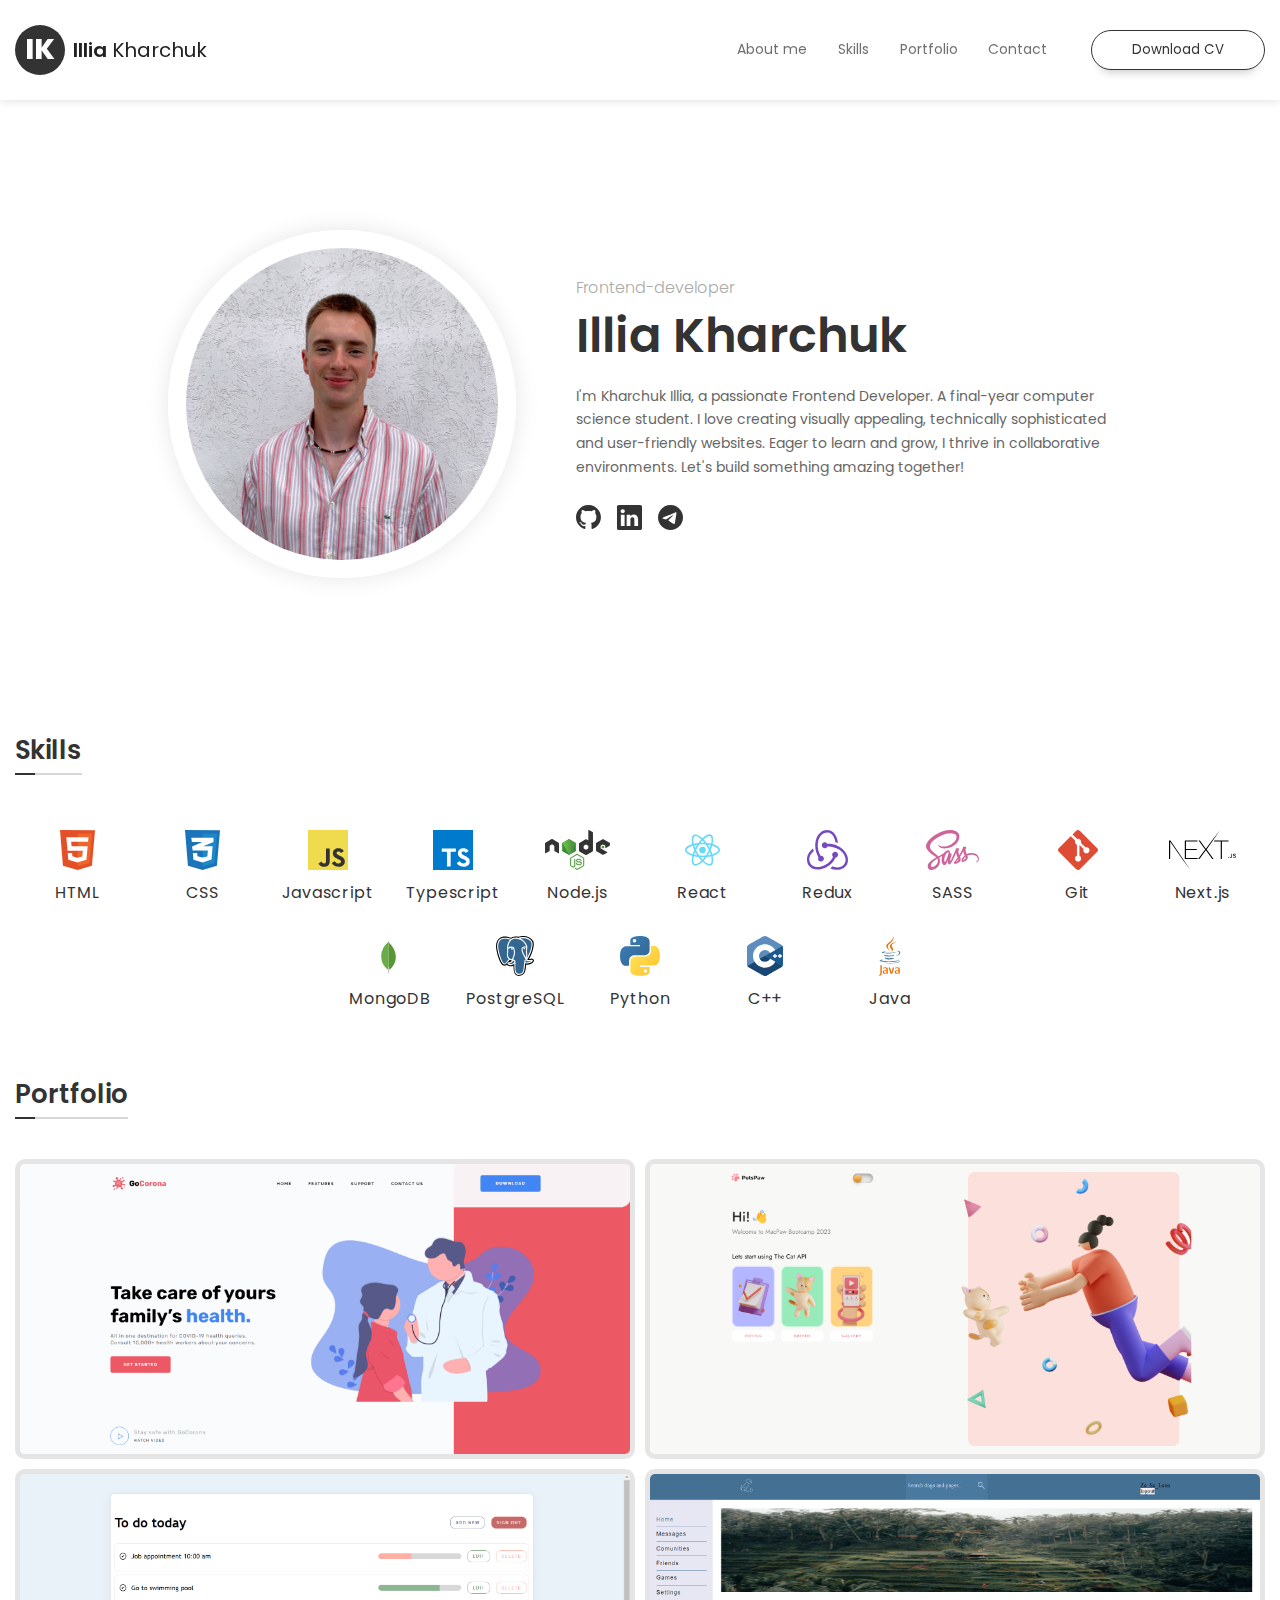
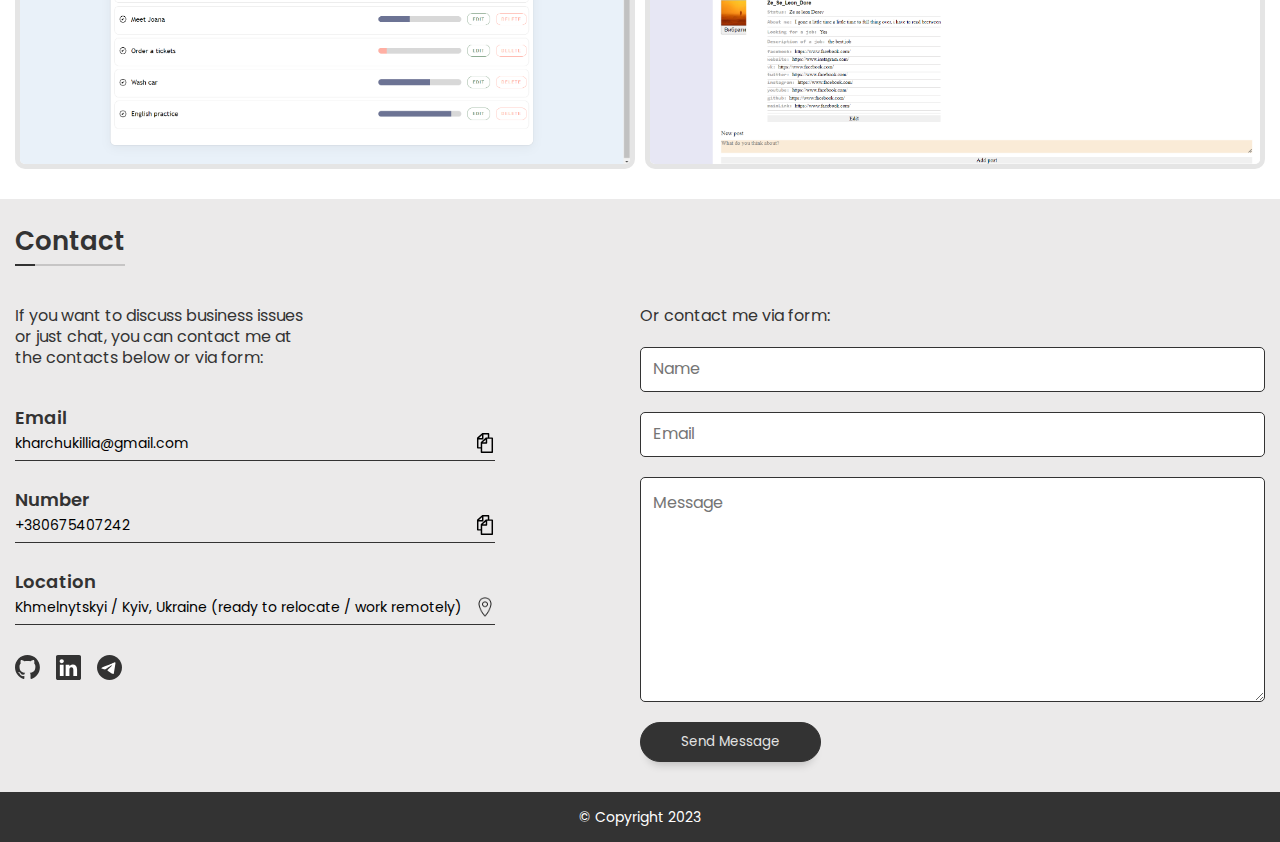
==== index.html @ 7c6c6d4c "fix: fix download of CV" ====
<!DOCTYPE html>
<html lang="en">
<head>
    <meta charset="UTF-8">
    <meta http-equiv="X-UA-Compatible" content="IE=edge">
    <meta name="viewport" content="width=device-width, initial-scale=1.0">
    <link rel="stylesheet" href="css/style.min.css">
	<link rel="apple-touch-icon" sizes="180x180" href="image/favicon/apple-touch-icon.png">
	<link rel="icon" type="image/png" sizes="32x32" href="image/favicon/favicon-32x32.png">
	<link rel="icon" type="image/png" sizes="16x16" href="image/favicon/favicon-16x16.png">
	<link rel="manifest" href="image/favicon/site.webmanifest">
    <title>Illia Kharchuk</title>
</head>
<body>
    <div class="wrapper">
        <header class="header">
			<div class="header__container">
				<a href="#" class="header__title">
					<div class="header__title-img">IK</div>
					<div class="header__title-text">
						<span class="header__title-name">Illia</span> Kharchuk
					</div>
				</a>
				<nav class="header__navbar">
					<div class="header__menu-body">
						<ul class="header__list">
							<li onclick="onHeaderLinkClick(event, 'about')" class="header__link">About me</li>
							<li onclick="onHeaderLinkClick(event, 'skills')" class="header__link">Skills</li>
							<li onclick="onHeaderLinkClick(event, 'portfolio')" class="header__link">Portfolio</li>
							<li onclick="onHeaderLinkClick(event, 'contact')" class="header__link">Contact</li>
						</ul>
					</div>
					<button onclick="downloadCV()" class="button">Download CV</button>
					<div class="header__burger" onclick="onMenuBurgerClick()">
						<div></div>
						<div></div>
						<div></div>
					</div>
				</nav>
			</div>
        </header>
        <main class="main">
			<section id="about" class="about">
				<div class="about__container">
					<div class="about__body">		
						<div class="about__img-container">
							<img src="image/me.jpg" class="about__img">	
						</div>
						
						<div class="about__text">
							<div class="about__position">Frontend-developer</div>
							<div class="about__name">Illia Kharchuk</div>
							<div class="about__description">I'm Kharchuk Illia, a passionate Frontend Developer. A final-year computer science student. I love creating visually
							appealing, technically sophisticated and user-friendly websites. Eager to learn and grow, I thrive in collaborative environments. Let's build
							something amazing together! </div>
							<div class="contact-icons">
								<a target="_blank" href="https://github.com/Dizeus"><img src="image/contact-icons/github.svg" alt="Github"></a>
								<a target="_blank" href="https://www.linkedin.com/in/illia-kharchuk-0b8a17283"><img	src="image/contact-icons/linkedin.svg" alt="Linkedin"></a>
								<a target="_blank" href="https://t.me/zeseleon"><img src="image/contact-icons/telegram.svg" alt="Telegram"></a>
							</div>
							
						</div>
					</div>
				</div>	
			</section>
			<section id="skills" class="skills">
				<div class="skills__container">
					<div class="title">Skills</div>	
					<ul class="skills__list">
						<li class="skills__item">
							<img src="image/skills-icons/html.svg" alt="HTML">
							<div class="skills__item-text">HTML</div>
						</li>
						<li class="skills__item">
							<img src="image/skills-icons/css.svg" alt="CSS">
							<div class="skills__item-text">CSS</div>
						</li>
						<li class="skills__item">
							<img src="image/skills-icons/javascript.svg" alt="Javascript">
							<div class="skills__item-text">Javascript</div>
						</li>
						<li class="skills__item">
							<img src="image/skills-icons/typescript.svg" alt="Typescript">
							<div class="skills__item-text">Typescript</div>
						</li>
						<li class="skills__item">
							<img src="image/skills-icons/nodejs.svg" alt="Node.js">
							<div class="skills__item-text">Node.js</div>
						</li>
						<li class="skills__item">
							<img src="image/skills-icons/react.svg" alt="React">
							<div class="skills__item-text">React</div>
						</li>
						<li class="skills__item">
							<img src="image/skills-icons/redux.svg" alt="Redux">
							<div class="skills__item-text">Redux</div>
						</li>
						<li class="skills__item">
							<img src="image/skills-icons/sass.svg" alt="SASS">
							<div class="skills__item-text">SASS</div>
						</li>
						<li class="skills__item">
							<img src="image/skills-icons/git.svg" alt="Git">
							<div class="skills__item-text">Git</div>
						</li>
						<li class="skills__item">
							<img src="image/skills-icons/nextjs.svg" alt="Next.js">
							<div class="skills__item-text">Next.js</div>
						</li>
						<li class="skills__item">
							<img src="image/skills-icons/mongodb.svg" alt="MongoDB">
							<div class="skills__item-text">MongoDB</div>
						</li>
						<li class="skills__item">
							<img src="image/skills-icons/postgresql.svg" alt="PostgreSQL">
							<div class="skills__item-text">PostgreSQL</div>
						</li>
						<li class="skills__item">
							<img src="image/skills-icons/python.svg" alt="Python">
							<div class="skills__item-text">Python</div>
						</li>
						<li class="skills__item">
							<img src="image/skills-icons/c++.svg" alt="C++">
							<div class="skills__item-text">C++</div>
						</li>
						<li class="skills__item">
							<img src="image/skills-icons/java.svg" alt="Java">
							<div class="skills__item-text">Java</div>
						</li>
					
					</ul>
				</div>
			</section>
			<section id="portfolio" class="portfolio">
				<div class="portfolio__container">
					<div class="title">Portfolio</div>
					<div class="portfolio__projects">
						<div class="portfolio__item portfolio__item-1">
							<img class="portfolio__item-img"  src="image/portfolio/Corona.png" alt="Goglosser project">
							<div class="portfolio__overlay">
								<div class="portfolio__overlay-title">GoCorona</div>
								<div class="portfolio__overlay-description">Lending responsive crossbrowser page</div>
								<ul class="portfolio__overlay-technologies">
									<li>sass</li>
									<li>JS</li>
									<li>HTML</li>
								</ul>
								<div class="portfolio__overlay-buttons">
									<a target="_blank" href="https://dizeus.github.io/goglosser/" class="button">View Live</a>
									<a target="_blank" href="https://github.com/Dizeus/goglosser" class="button">Github</a>
								</div>
								
								
							</div>
							
						</div>
						<div class="portfolio__item portfolio__item-2">
							<img class="portfolio__item-img" src="image/portfolio/petspaw.png" alt="project image">
							<div class="portfolio__overlay">
								<div class="portfolio__overlay-title">Petspaw</div>
								<div class="portfolio__overlay-description">Next.js React website with API</div>
								<ul class="portfolio__overlay-technologies">
									<li>React</li>
									<li>Next.js</li>
									<li>API</li>
									<li>Async js</li>
								</ul>
								<div class="portfolio__overlay-buttons">
									<a target="_blank" href="https://petspaw-pearl.vercel.app/" class="button">View Live</a>
									<a target="_blank" href="https://github.com/Dizeus/petspaw" class="button">Github</a>
								</div>
							
							
							</div>
						</div>
						<div class="portfolio__item portfolio__item-3">
							<img class="portfolio__item-img" src="image/portfolio/todolist.png" alt="to do list project">
							<div class="portfolio__overlay">
								<div class="portfolio__overlay-title">To do list</div>
								<div class="portfolio__overlay-description">Fullstack PERN project</div>
								<ul class="portfolio__overlay-technologies">
									<li>PostgreSQL</li>
									<li>ExpressJS</li>
									<li>React</li>
									<li>NodeJS</li>
								</ul>
								<div class="portfolio__overlay-buttons">
									<a target="_blank" href="https://pj-todolist-a8ea7b03d8fd.herokuapp.com/" class="button">View Live</a>
									<a target="_blank" href="https://github.com/Dizeus/to-do-list/tree/main" class="button">Github</a>
								</div>
							
							
							</div>
							
						</div>
						<div class="portfolio__item portfolio__item-4">
							<div class="portfolio__overlay">
								<div class="portfolio__overlay-title">Networker</div>
								<div class="portfolio__overlay-description">Async js Api website</div>
								<ul class="portfolio__overlay-technologies">
									<li>sass</li>
									<li>JS</li>
									<li>HTML</li>
									<li>API</li>
									<li>Async js</li>
								</ul>
								<div class="portfolio__overlay-buttons">
									<a target="_blank" href="#" class="button">View Live</a>
									<a target="_blank" href="#" class="button">Github</a>
								</div>
							</div>
							<img class="portfolio__item-img" src="image/portfolio/social-network.png" alt="">
						</div>
					</div>
				</div>
			</section>
			<section id="contact" class="contact">
				<div class="contact__container">
					<div class="title">Contact</div>
					<div class="contact__body">
						<div class="contact__data">						
								<div class="contact__talk">If you want to discuss business issues or just chat, you can contact me at the contacts below or via form:</div>

								<div class="contact__contacts">

									<div class="contact__header">
										Email
										<div class="contact__copytext">
											<input type="text" class="contact__info" value="kharchukillia@gmail.com" readonly>
											<button class="contact__copy-button" onclick='onCopyInfo(0)'><img src="image/contact-icons/copy.svg"
													alt="copy"></button>
										</div>
									</div>
									
									<div class="contact__header">
										Number
										<div class="contact__copytext">
											<input type="text" class="contact__info" value="+380675407242" readonly>
											<button class="contact__copy-button" onclick='onCopyInfo(1)'><img src="image/contact-icons/copy.svg"
													alt="copy"></button>
										</div>
									</div>
									
									<div class="contact__header">
										Location
										<div class="contact__copytext">
											<input type="text" class="contact__info" value="Khmelnytskyi / Kyiv, Ukraine (ready to relocate / work remotely)"
												readonly>
											<a target="_blank" href="https://goo.gl/maps/sFJwPD2QxmmhbKz97"><img class="contact__copy-img"
													src="image/contact-icons/location.png" alt="copy"></a>
										</div>
									</div>
									
									<div class="  contact-icons">
										<a target="_blank" href="https://github.com/Dizeus"><img src="image/contact-icons/github.svg" alt="Github"></a>
										<a target="_blank" href="https://www.linkedin.com/in/illia-kharchuk-0b8a17283"><img src="image/contact-icons/linkedin.svg" alt="Linkedin"></a>
										<a target="_blank" href="https://t.me/zeseleon"><img src="image/contact-icons/telegram.svg" alt="Telegram"></a>
									</div>
								</div>
						</div>
						<form action="https://formsubmit.co/5721c5c067fd73c95543af7337992a3f" method="POST" class="contact__form">
							<div class="contact__talk">Or contact me via form:</div>
							<input class="contact__form-input" type="text" name="name" placeholder="Name">
							<input class="contact__form-input" type="email" name="email" placeholder="Email">
							<textarea class="contact__form-input" name="message" id="message" cols="30" rows="10" placeholder="Message"></textarea>
							<button class="contact__form-button button" type="submit">Send Message</button>
						</form>
					</div>
				</div>
				
			</section>
        </main>
        <footer id="footer" class="footer">
			<div class="footer__container">
				<div class="footer__copyright">&copy Copyright 2023</div>	
			</div>
        </footer>
    </div>
    <script src="js/script.js"></script>
</body>
</html>
---- css/style.min.css ----
@import"https://fonts.googleapis.com/css2?family=Poppins:ital,wght@0,300;0,400;0,600;0,800;1,400&display=swap";*{padding:0;margin:0;border:0}*,*:before,*:after{-moz-box-sizing:border-box;-webkit-box-sizing:border-box;box-sizing:border-box}:focus,:active{outline:none}a:focus,a:active{outline:none}nav,footer,header,aside{display:block}html,body{height:100%;width:100%;font-size:100%;line-height:1;font-size:14px;-ms-text-size-adjust:100%;-moz-text-size-adjust:100%;-webkit-text-size-adjust:100%}input,button,textarea{font-family:inherit}input::-ms-clear{display:none}button{cursor:pointer}button::-moz-focus-inner{padding:0;border:0}a,a:visited{text-decoration:none;color:inherit}a:hover{text-decoration:none}ul li{list-style:none}img{vertical-align:top}h1,h2,h3,h4,h5,h6{font-size:inherit;font-weight:inherit}.wrapper{display:flex;flex-direction:column;min-height:100vh}body{font-family:"Poppins",sans-serif;color:#333;font-size:16px}html{scroll-behavior:smooth}.header{width:100%;height:100px;top:0;left:0;background:#fff;position:fixed;box-shadow:0 0 10px 0 rgba(0,0,0,.15);z-index:10}.header__container{height:100%;display:flex;justify-content:space-between;align-items:center}.header__title{display:flex;column-gap:8px;align-items:center}.header__title-img{width:50px;height:50px;border-radius:50%;background:#333;color:#fff;font-size:28px;font-weight:800;display:flex;align-items:center;justify-content:center}@media(max-width: 767.98px){.header__title-img{width:30px;height:30px;font-size:18px}}.header__title-text{color:#222;font-size:20px;line-height:2.5}@media(max-width: 767.98px){.header__title-text{font-size:16px}}@media(max-width: 375.98px){.header__title-text{display:none}}.header__title-name{font-weight:600}.header__navbar{display:flex;column-gap:3.4vw;align-items:center}@media(max-width: 768px){.header__menu-body{display:flex;position:absolute;top:0;right:-100%;min-height:100vh;width:60%;background-color:rgba(0,0,0,.9);transition:all .2s ease 0s}}.header__menu-body.active{right:0}.header__list{display:flex;column-gap:2.4vw}@media(max-width: 768px){.header__list{flex-direction:column;align-items:flex-start;padding:90px 0 0 30px;gap:0;height:100%;width:100%;overflow:auto}}.header__link{font-size:14px;line-height:3.2;text-align:center;cursor:pointer;opacity:.7}.header__link:hover{opacity:1}.header__link:hover::after{width:100%}.header__link::after{content:"";display:block;width:0;height:2px;background:#333;transition:all .3s ease 0s}@media(max-width: 767.98px){.header__link{opacity:1;color:#e3e3e3;font-size:30px;line-height:70px;text-align:left}.header__link::after{content:"";width:200px;background:#e3e3e3}}.header__link_active{opacity:1}.header__link_active::after{width:100%}.header__burger{display:none}@media(max-width: 768px){.header__burger{display:block;width:30px;height:22px;position:relative;z-index:5;cursor:pointer}.header__burger div{position:absolute;top:calc(50% - 1px);left:0;width:100%;height:2px;background-color:#333;transition:all .2s;border-radius:10%}.header__burger div:first-child{top:0}.header__burger div:last-child{top:auto;bottom:0}.header__burger.active div{background-color:#e3e3e3;transform:scale(0)}.header__burger.active div:first-child{transform:rotate(-45deg);top:calc(50% - 1px)}.header__burger.active div:last-child{transform:rotate(45deg);bottom:calc(50% - 1px)}}@media(max-width: 768px){.header{height:90px}}.about{padding:30px 0}.about__body{display:flex;flex-direction:row;align-items:center;max-width:1024px;padding:0 40px;column-gap:30px;margin:100px auto}@media(max-width: 767.98px){.about__body{text-align:center;padding:0 30px;flex-direction:column;margin:30px auto;row-gap:30px}}.about__img-container{border-radius:50%;border:18px solid #fff;overflow:hidden;-webkit-box-shadow:0 0 25px 0 rgba(0,0,0,.1);-moz-box-shadow:0 0 25px 0 rgba(0,0,0,.1);box-shadow:0 0 25px 0 rgba(0,0,0,.1);width:100%;height:100%}@media(max-width: 767.98px){.about__img-container{width:70%;height:70%;margin:0 auto}}.about__img{width:100%;height:100%;object-fit:cover}.about__text{flex:1 0 60%;display:flex;flex-direction:column;padding:0 0 0 2.4vw}@media(max-width: 767.98px){.about__text{align-items:center}}.about__position{color:#aaa;font-size:16px;font-weight:300;line-height:1.2;margin-bottom:10px}.about__name{font-size:48px;font-weight:600;line-height:1.2;margin-bottom:20px}@media(max-width: 767.98px){.about__name{font-size:36px}}.about__description{color:#666;font-size:14px;line-height:1.7;margin-bottom:25px}.skills{padding:30px 0}.skills__list{display:flex;align-items:center;justify-content:center;flex-wrap:wrap;gap:5px;margin:0 auto}.skills__item{width:120px;display:flex;flex-direction:column;align-items:center;justify-content:space-around;text-align:center;padding:15px;transition:all .1s ease 0s;border-radius:10px}.skills__item:hover{transform:scale(1.1);-webkit-box-shadow:0 0 25px 0 rgba(0,0,0,.1);-moz-box-shadow:0 0 25px 0 rgba(0,0,0,.1);box-shadow:0 0 25px 0 rgba(0,0,0,.1)}.skills__item img{height:40px}@media(max-width: 768px){.skills__item{width:90px}.skills__item img{height:30px}}.skills__item-text{padding:15px 0 0 0;font-size:16px;letter-spacing:.8px}@media(max-width: 768px){.skills__item-text{font-size:14px}}.portfolio{padding:30px 0}.portfolio__projects{display:grid;align-items:center;justify-content:center;grid-template-columns:repeat(auto-fill, minmax(500px, 1fr));gap:10px;margin:0 auto;width:100%}@media(max-width: 767.98px){.portfolio__projects{grid-template-columns:repeat(auto-fill, minmax(300px, 1fr))}}.portfolio__item{height:300px;overflow:hidden;position:relative;transition:all .3s ease 0s}.portfolio__item:hover .portfolio__overlay{display:flex}.portfolio__item-img{border:5px solid #e5e5e5;border-radius:10px;width:100%;height:100%;object-fit:cover}.portfolio__overlay{display:none;text-align:center;flex-direction:column;align-items:center;justify-content:center;row-gap:20px;position:absolute;text-align:center;top:0;left:0;width:100%;height:100%;border-radius:10px;background-color:rgba(0,0,0,.884);padding:5px;color:#e3e3e3}.portfolio__overlay-title{font-size:2rem;letter-spacing:1.5px}.portfolio__overlay-description{font-size:1rem;letter-spacing:1px}.portfolio__overlay-technologies{display:flex;flex-wrap:wrap;gap:10px 30px;text-transform:uppercase}.portfolio__overlay-technologies li{background-color:#000;padding:5px 10px;border-radius:5px}.portfolio__overlay-buttons{display:flex;column-gap:10px}.portfolio__overlay-buttons a{color:#333;display:flex;text-align:center;align-items:center}.contact{background:#ebeaea;padding:30px 0}.contact__body{display:flex;justify-content:space-between;column-gap:40px}@media(max-width: 768px){.contact__body{flex-direction:column}}.contact__data{flex:0 1 480px}.contact__contacts{padding:40px 0 0 0;height:80%;display:flex;flex-direction:column;row-gap:30px}.contact__talk{font-size:16px;max-width:300px;line-height:1.3}.contact__header{font-size:18px;font-weight:600;color:#333}.contact__copytext{display:flex;justify-content:space-between;line-height:19.2px;padding:6px 0px;border-bottom:1.5px solid #333}.contact__info{background-color:#ebeaea;font-size:14px;width:100%}.contact__copy-button{background-color:#ebeaea}.contact__copy-img{width:20px}.contact__form{display:flex;flex-direction:column;row-gap:20px;flex:0 1 50%}.contact__form-input{padding:11.5px 11.5px 11.5px 11.5px;border-radius:5px;border:1px solid #333;background:#fff}.contact__form-input::placeholder{color:#757575;font-size:16px}form>.contact__form-button{background:#333;color:#e3e3e3;align-self:flex-start}form>.contact__form-button:hover{background:#fff;color:#333}.main{flex:1 1 auto;padding:100px 0 0 0}.footer{background-color:#333;color:#fff}.footer__container{height:50px;display:flex;align-items:center;justify-content:center;font-size:14px;text-align:center}[class*=__container]{max-width:1280px;margin:0 auto;padding-right:15px;padding-left:15px}.contact-icons{display:flex;column-gap:16px}.contact-icons img{width:25px}.button{height:40px;color:#333;padding:0px 40px;border-radius:30px;border:1px solid #333;background:#fff;box-shadow:0px 10px 10px -8px rgba(0,0,0,.22);transition:all .3s ease 0s}.button:hover{background:#333;color:#fff}@media(max-width: 575.98px){.button{padding:0px 25px}}.title{color:#333;font-size:26px;font-weight:600;line-height:25.2px;margin-bottom:40px;position:relative;display:inline-block}.title::after{content:"";margin:10px 0 0 0;width:100%;opacity:.2;height:2px;display:block;background-color:#333}.title::before{content:"";width:20px;height:2px;top:35px;display:block;background-color:#333;position:absolute}@media(max-width: 767.98px){.lock{overflow:hidden}}
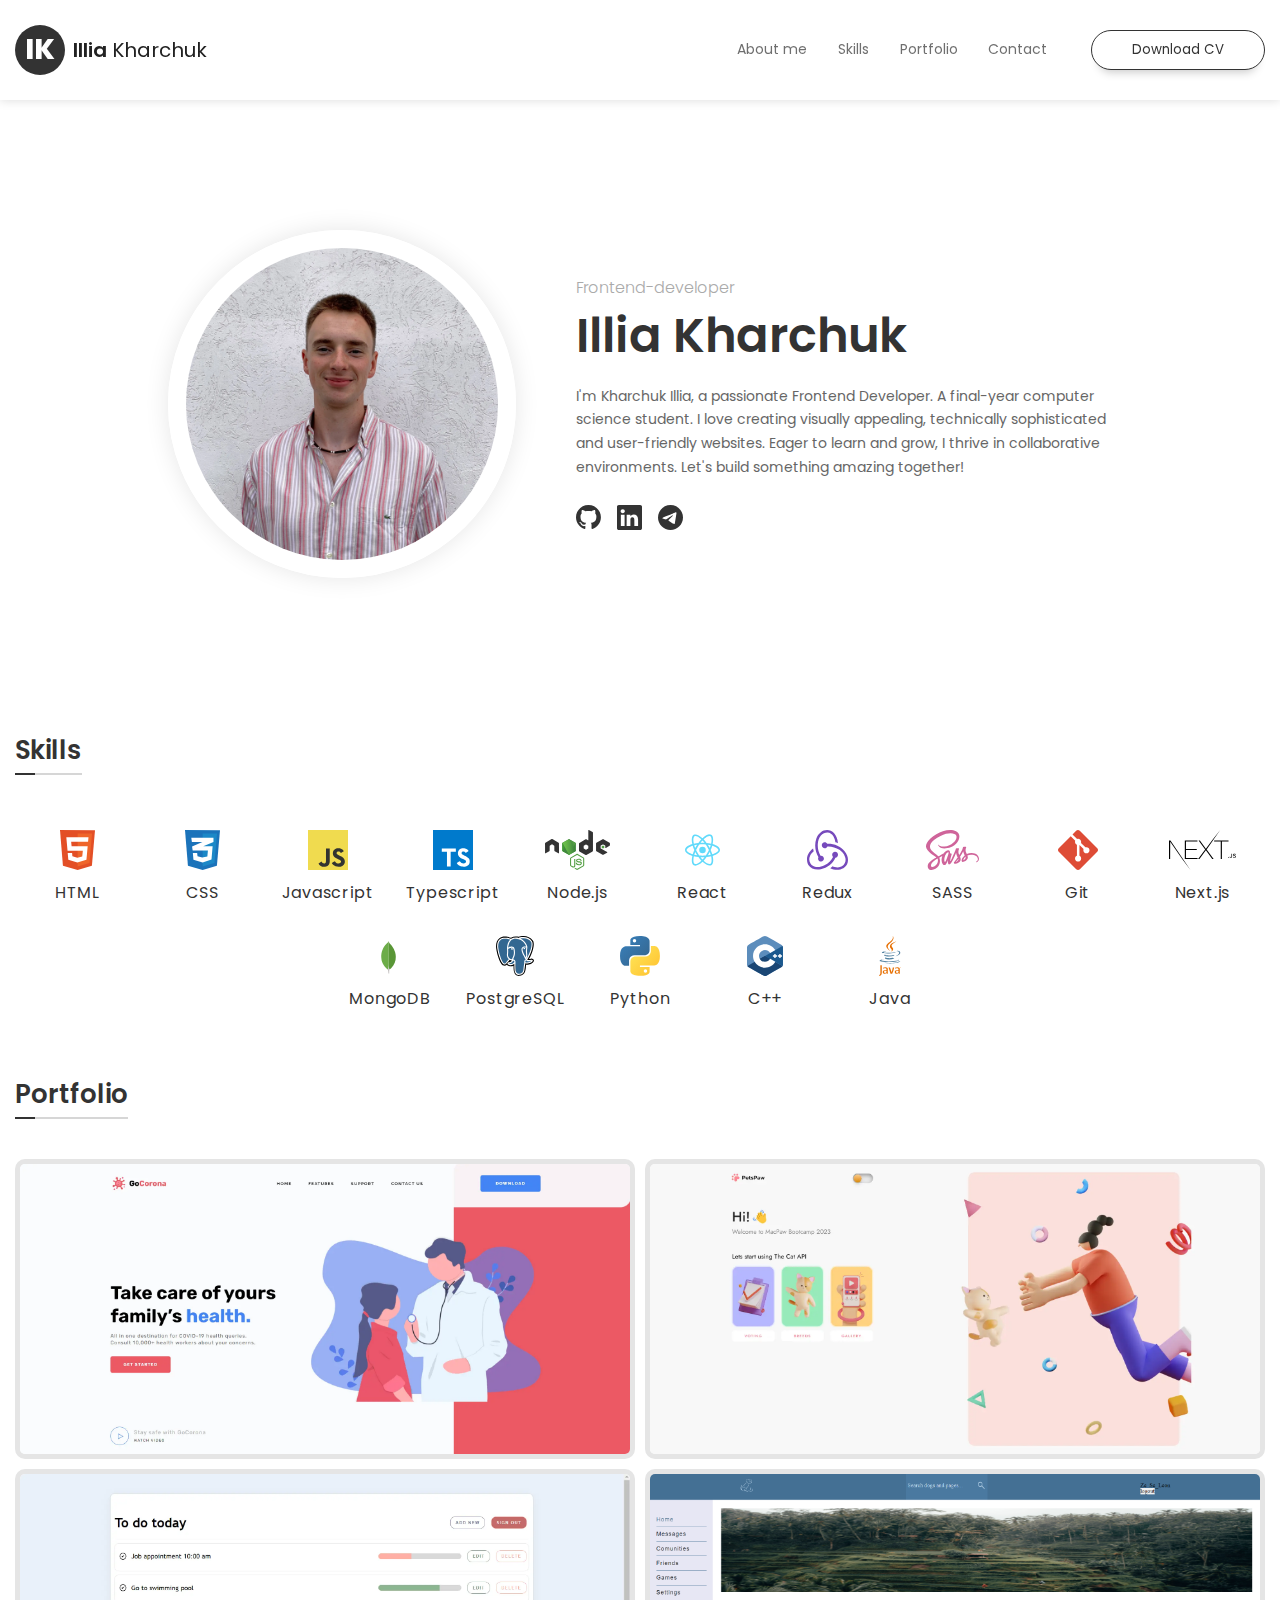
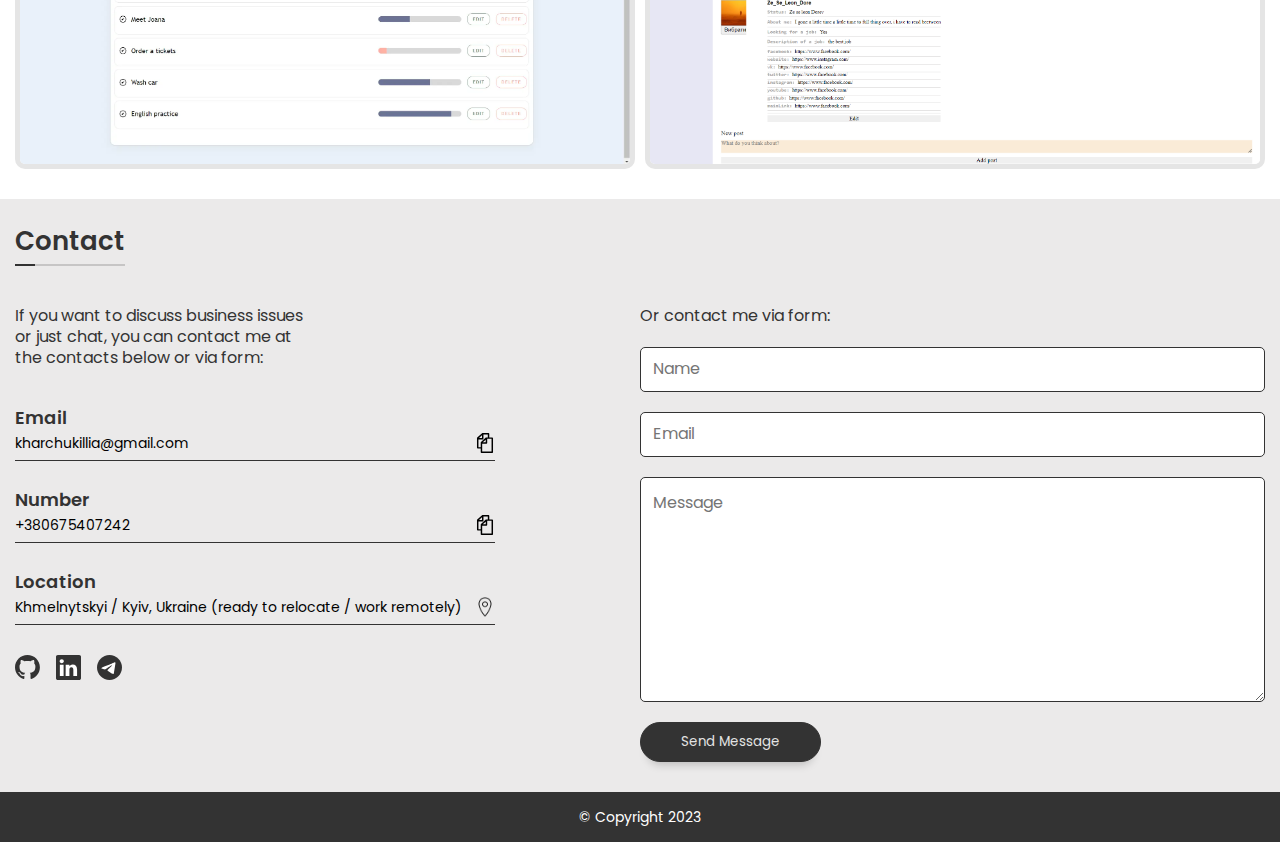
==== commit 9cb78ddc: "fix: images resolutin & form next page" ====
--- a/index.html
+++ b/index.html
@@ -44,7 +44,10 @@
 				<div class="about__container">
 					<div class="about__body">		
 						<div class="about__img-container">
-							<img src="image/me.jpg" class="about__img">	
+							<picture>
+								<source srcset="image/photo/me_med.webp" type="image/webp"/>
+								<img src="image/photo/me.jpg" class="about__img">
+							</picture>
 						</div>
 						
 						<div class="about__text">
@@ -136,7 +139,10 @@
 					<div class="title">Portfolio</div>
 					<div class="portfolio__projects">
 						<div class="portfolio__item portfolio__item-1">
-							<img class="portfolio__item-img"  src="image/portfolio/Corona.png" alt="Goglosser project">
+							<picture>
+								<source srcset="image/portfolio/Corona.webp">
+								<img class="portfolio__item-img"  src="image/portfolio/Corona.png" alt="Goglosser project">
+							</picture>
 							<div class="portfolio__overlay">
 								<div class="portfolio__overlay-title">GoCorona</div>
 								<div class="portfolio__overlay-description">Lending responsive crossbrowser page</div>
@@ -155,7 +161,10 @@
 							
 						</div>
 						<div class="portfolio__item portfolio__item-2">
-							<img class="portfolio__item-img" src="image/portfolio/petspaw.png" alt="project image">
+							<picture>
+								<source srcset="image/portfolio/petspaw.webp">
+								<img class="portfolio__item-img" src="image/portfolio/petspaw.png" alt="project image">
+							</picture>
 							<div class="portfolio__overlay">
 								<div class="portfolio__overlay-title">Petspaw</div>
 								<div class="portfolio__overlay-description">Next.js React website with API</div>
@@ -174,7 +183,10 @@
 							</div>
 						</div>
 						<div class="portfolio__item portfolio__item-3">
-							<img class="portfolio__item-img" src="image/portfolio/todolist.png" alt="to do list project">
+							<picture>
+								<source srcset="image/portfolio/todolist.webp">
+								<img class="portfolio__item-img" src="image/portfolio/todolist.png" alt="to do list project">
+							</picture>
 							<div class="portfolio__overlay">
 								<div class="portfolio__overlay-title">To do list</div>
 								<div class="portfolio__overlay-description">Fullstack PERN project</div>
@@ -196,17 +208,16 @@
 						<div class="portfolio__item portfolio__item-4">
 							<div class="portfolio__overlay">
 								<div class="portfolio__overlay-title">Networker</div>
-								<div class="portfolio__overlay-description">Async js Api website</div>
-								<ul class="portfolio__overlay-technologies">
-									<li>sass</li>
-									<li>JS</li>
-									<li>HTML</li>
-									<li>API</li>
-									<li>Async js</li>
+								<div class="portfolio__overlay-description">Social Network Fullstack MERN project</div>
+								<ul class="portfolio__overlay-technologies">
+									<li>MongoDB</li>
+									<li>ExpressJS</li>
+									<li>React</li>
+									<li>NodeJS</li>
 								</ul>
 								<div class="portfolio__overlay-buttons">
 									<a target="_blank" href="#" class="button">View Live</a>
-									<a target="_blank" href="#" class="button">Github</a>
+									<a target="_blank" href="https://github.com/Dizeus/networker" class="button">Github</a>
 								</div>
 							</div>
 							<img class="portfolio__item-img" src="image/portfolio/social-network.png" alt="">
@@ -261,6 +272,7 @@
 						<form action="https://formsubmit.co/5721c5c067fd73c95543af7337992a3f" method="POST" class="contact__form">
 							<div class="contact__talk">Or contact me via form:</div>
 							<input class="contact__form-input" type="text" name="name" placeholder="Name">
+							<input type="hidden" name="_next" value="https://dizeus.github.io/resume/">
 							<input class="contact__form-input" type="email" name="email" placeholder="Email">
 							<textarea class="contact__form-input" name="message" id="message" cols="30" rows="10" placeholder="Message"></textarea>
 							<button class="contact__form-button button" type="submit">Send Message</button>
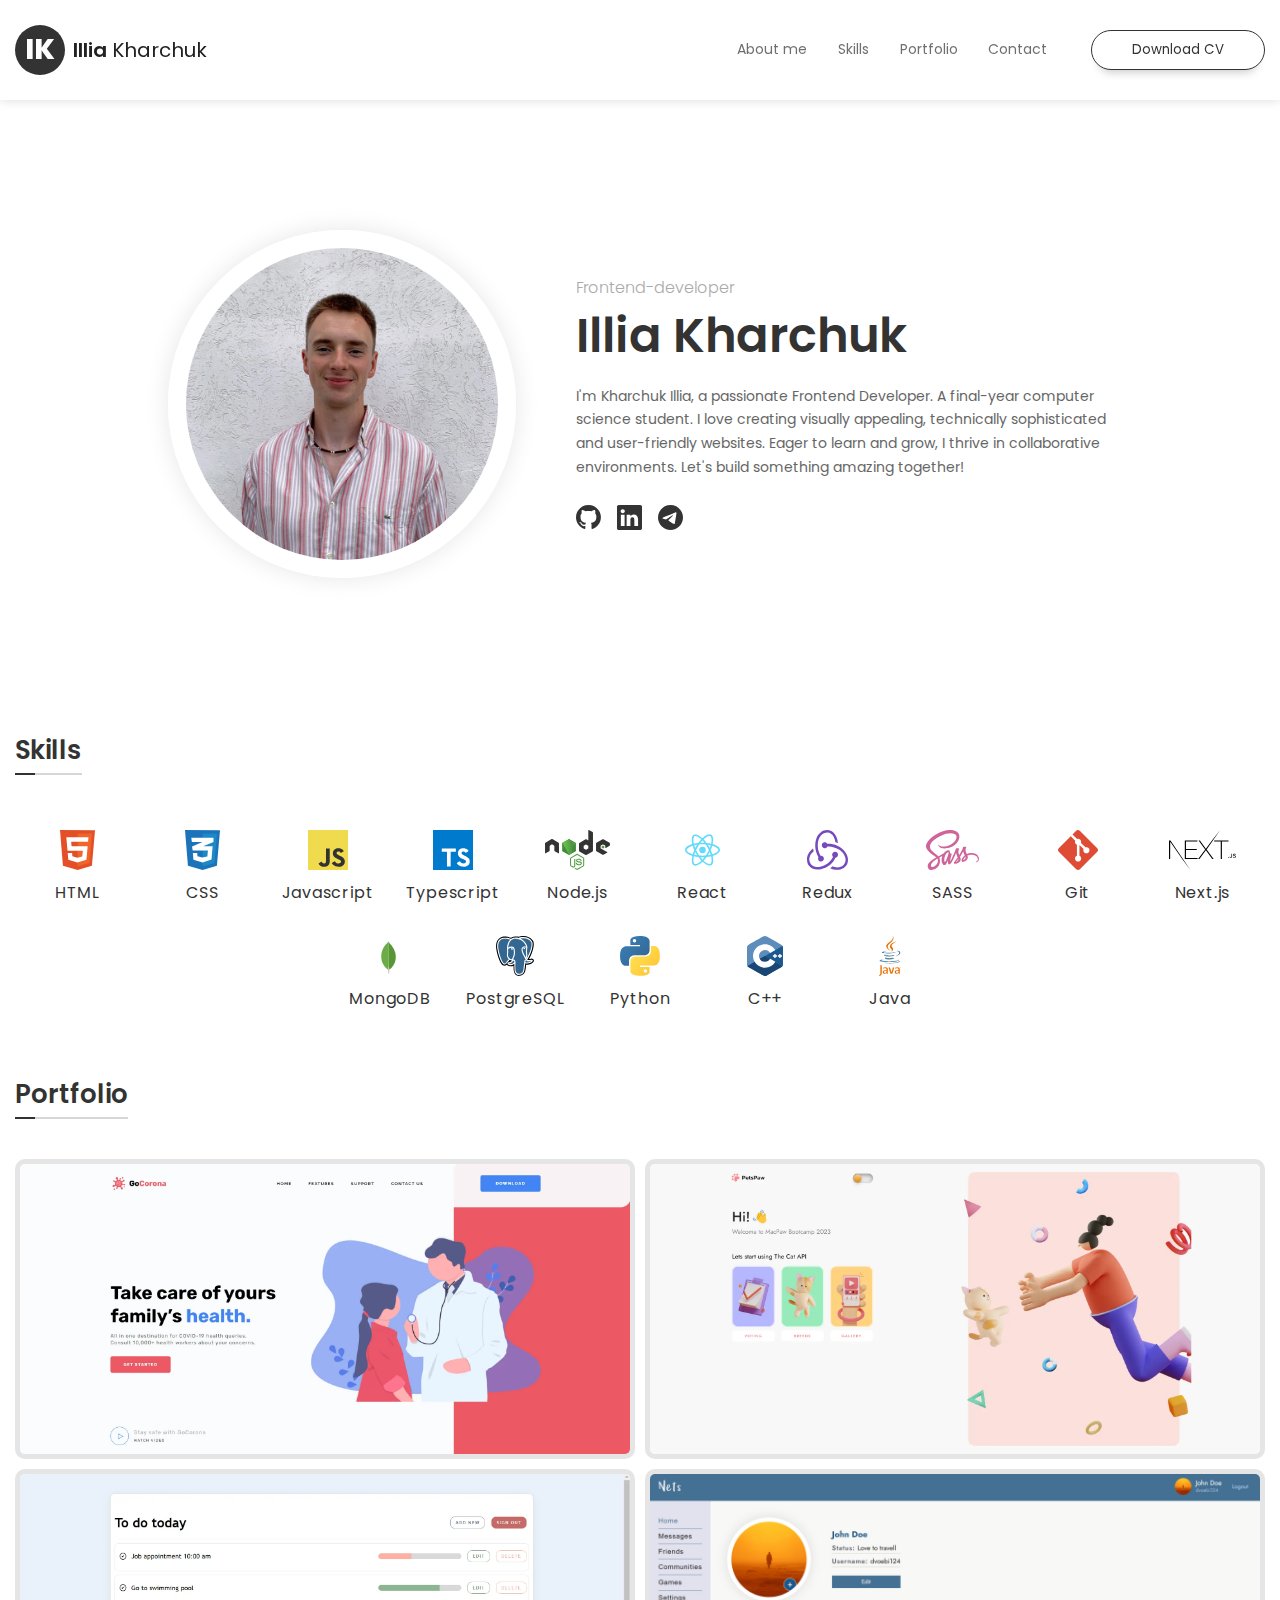
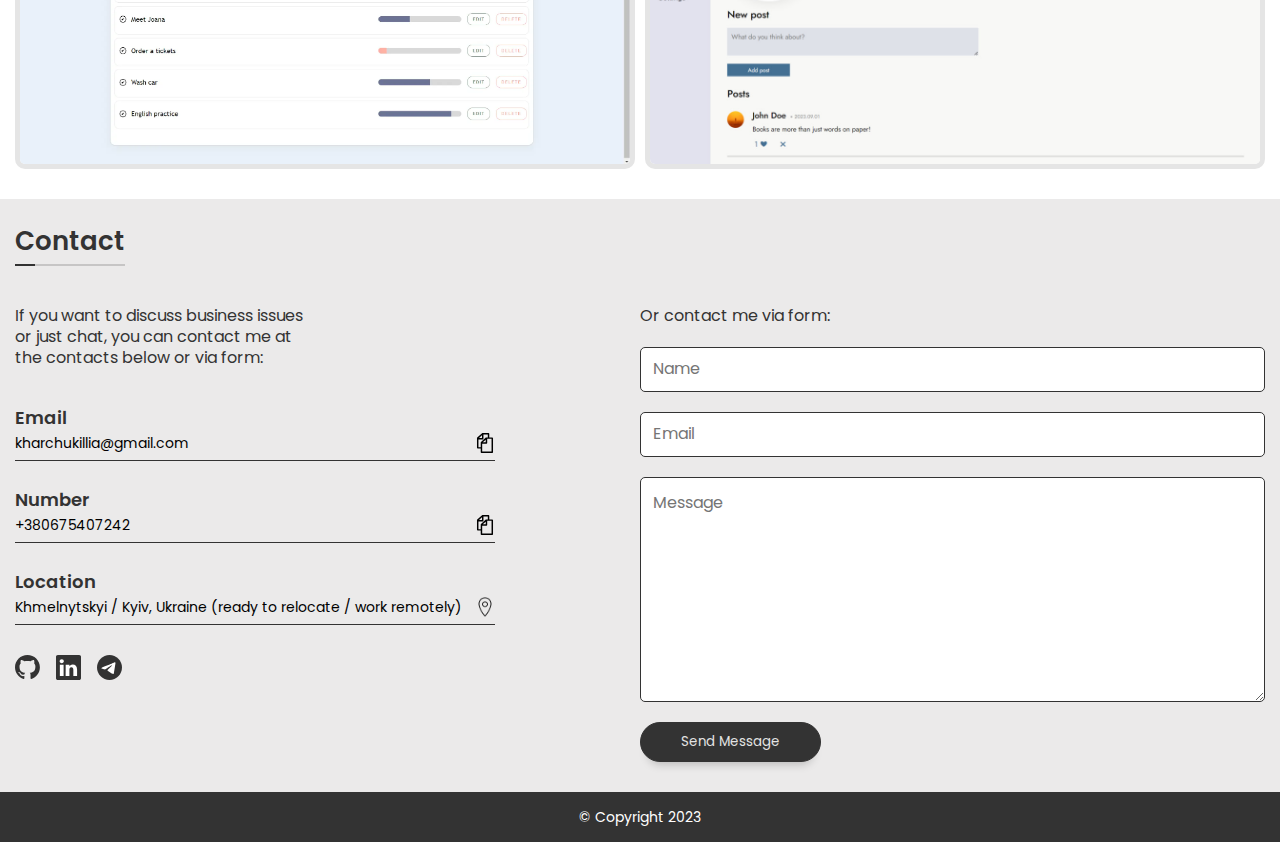
==== commit 7d79f1a0: "fix: add nets project to portfolio" ====
--- a/index.html
+++ b/index.html
@@ -216,11 +216,11 @@
 									<li>NodeJS</li>
 								</ul>
 								<div class="portfolio__overlay-buttons">
-									<a target="_blank" href="#" class="button">View Live</a>
-									<a target="_blank" href="https://github.com/Dizeus/networker" class="button">Github</a>
-								</div>
-							</div>
-							<img class="portfolio__item-img" src="image/portfolio/social-network.png" alt="">
+									<a target="_blank" href="https://nets-5f677e5c8f82.herokuapp.com/" class="button">View Live</a>
+									<a target="_blank" href="https://github.com/Dizeus/nets" class="button">Github</a>
+								</div>
+							</div>
+							<img class="portfolio__item-img" src="image/portfolio/nets.jpg" alt="nets screenshot">
 						</div>
 					</div>
 				</div>
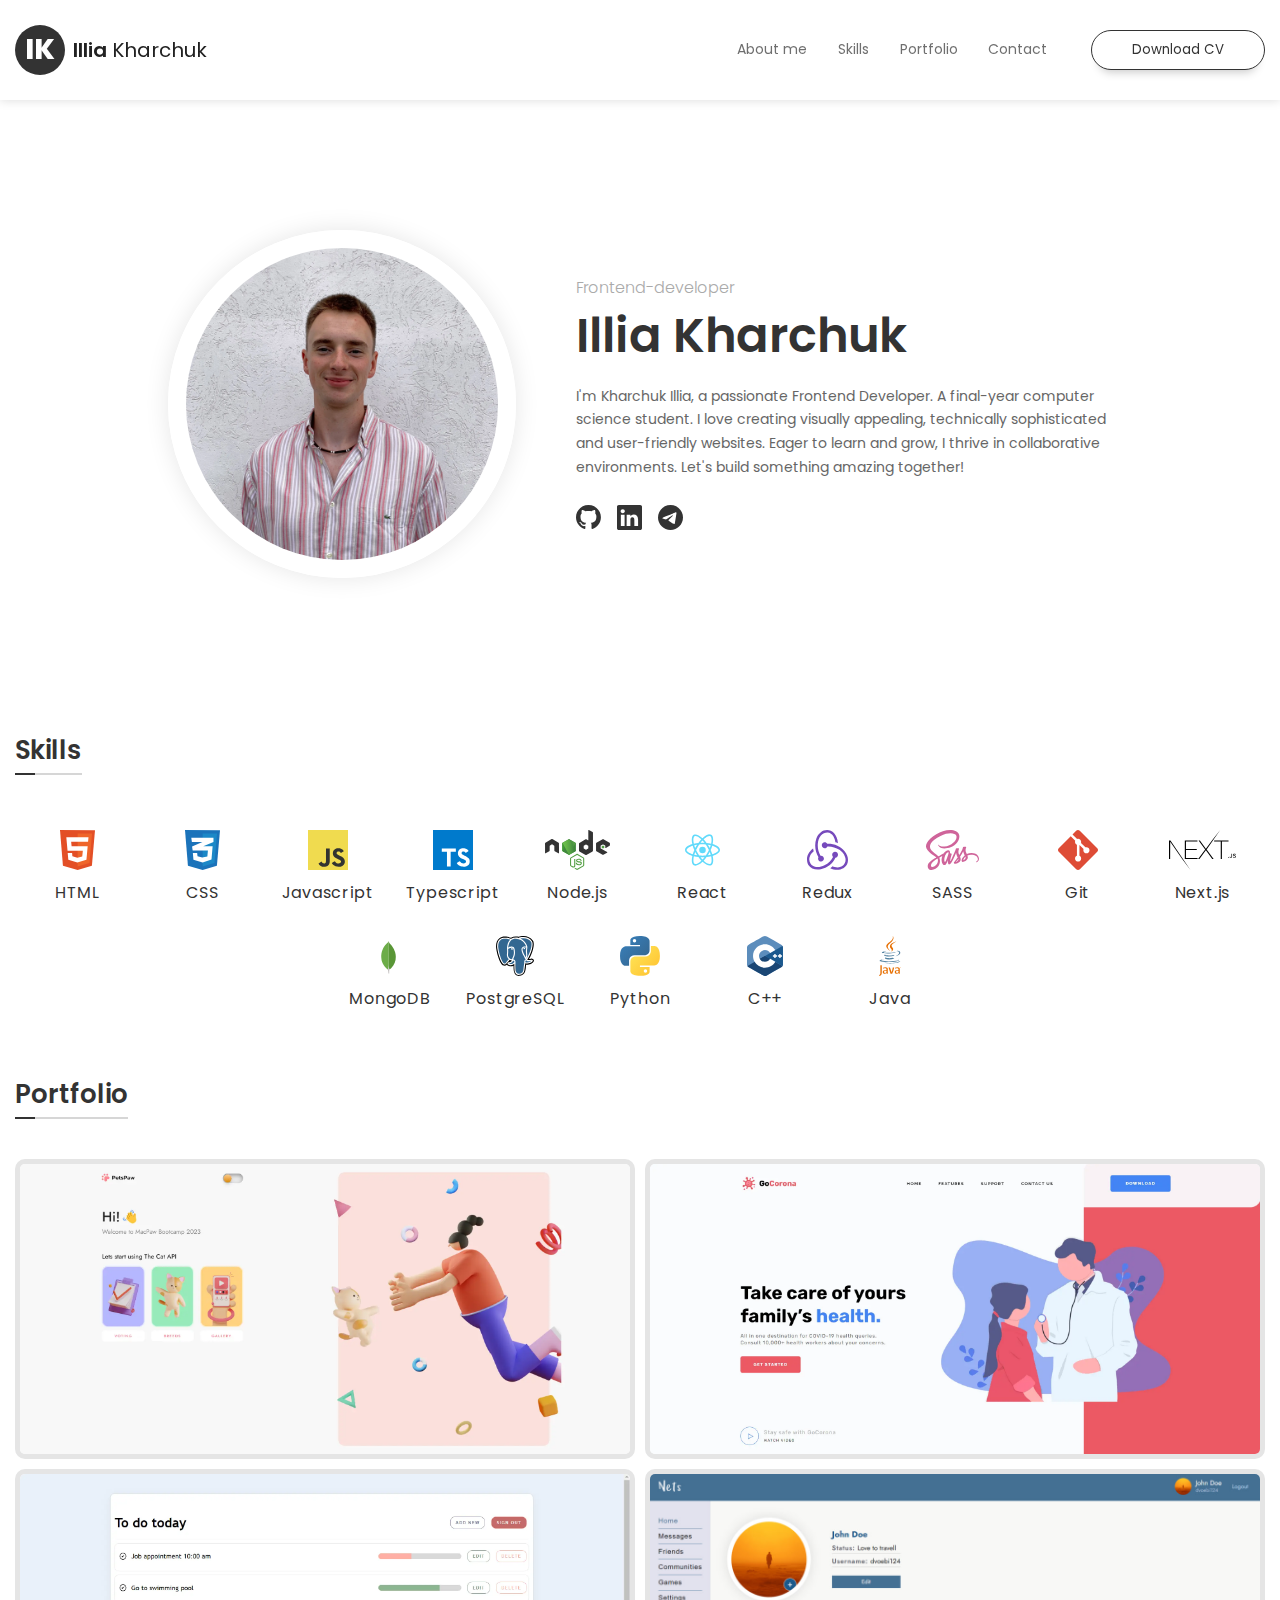
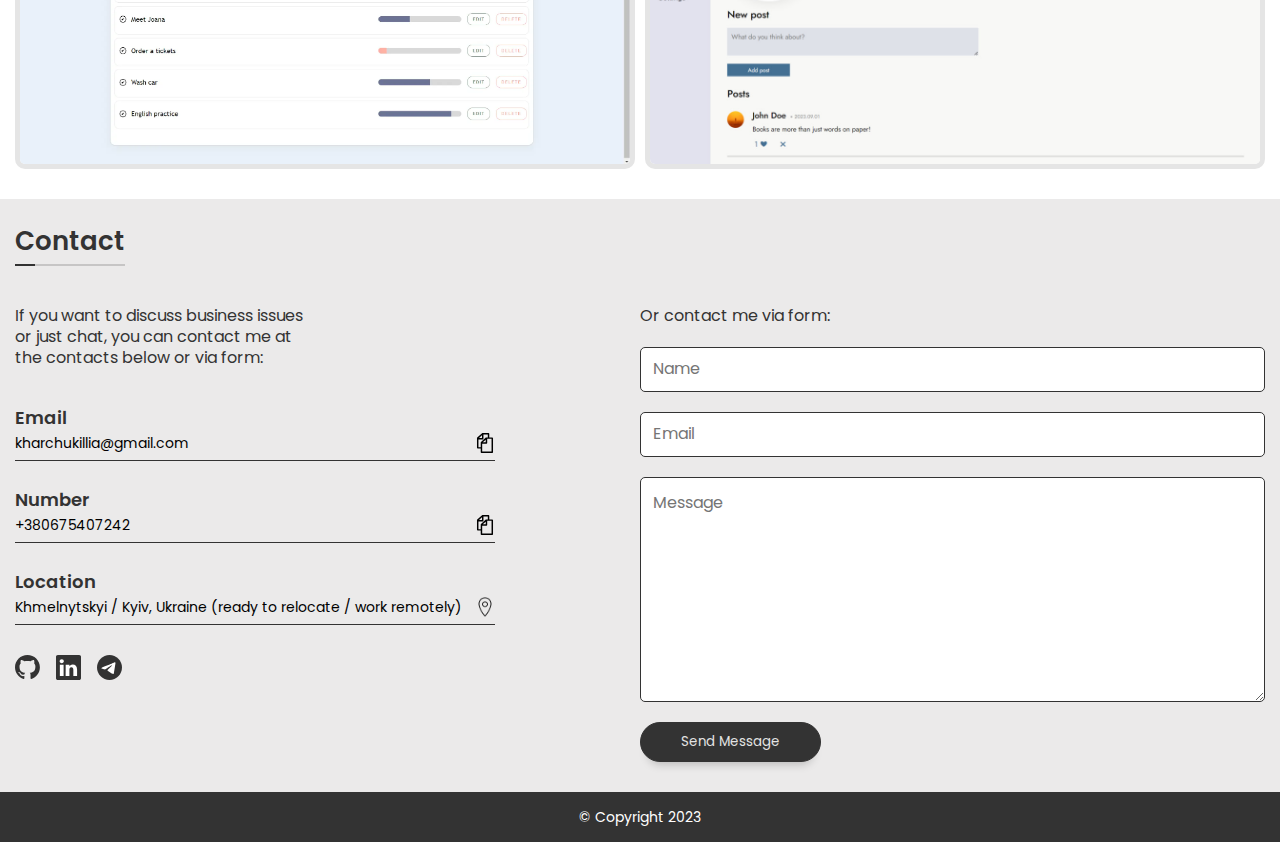
==== commit 66c82902: "fix: clean & change pet-projects order" ====
--- a/index.html
+++ b/index.html
@@ -138,29 +138,7 @@
 				<div class="portfolio__container">
 					<div class="title">Portfolio</div>
 					<div class="portfolio__projects">
-						<div class="portfolio__item portfolio__item-1">
-							<picture>
-								<source srcset="image/portfolio/Corona.webp">
-								<img class="portfolio__item-img"  src="image/portfolio/Corona.png" alt="Goglosser project">
-							</picture>
-							<div class="portfolio__overlay">
-								<div class="portfolio__overlay-title">GoCorona</div>
-								<div class="portfolio__overlay-description">Lending responsive crossbrowser page</div>
-								<ul class="portfolio__overlay-technologies">
-									<li>sass</li>
-									<li>JS</li>
-									<li>HTML</li>
-								</ul>
-								<div class="portfolio__overlay-buttons">
-									<a target="_blank" href="https://dizeus.github.io/goglosser/" class="button">View Live</a>
-									<a target="_blank" href="https://github.com/Dizeus/goglosser" class="button">Github</a>
-								</div>
-								
-								
-							</div>
-							
-						</div>
-						<div class="portfolio__item portfolio__item-2">
+						<div class="portfolio__item">
 							<picture>
 								<source srcset="image/portfolio/petspaw.webp">
 								<img class="portfolio__item-img" src="image/portfolio/petspaw.png" alt="project image">
@@ -178,11 +156,33 @@
 									<a target="_blank" href="https://petspaw-pearl.vercel.app/" class="button">View Live</a>
 									<a target="_blank" href="https://github.com/Dizeus/petspaw" class="button">Github</a>
 								</div>
-							
-							
-							</div>
-						</div>
-						<div class="portfolio__item portfolio__item-3">
+						
+						
+							</div>
+						</div>
+						<div class="portfolio__item">
+							<picture>
+								<source srcset="image/portfolio/Corona.webp">
+								<img class="portfolio__item-img"  src="image/portfolio/Corona.png" alt="Goglosser project">
+							</picture>
+							<div class="portfolio__overlay">
+								<div class="portfolio__overlay-title">GoCorona</div>
+								<div class="portfolio__overlay-description">Lending responsive crossbrowser page</div>
+								<ul class="portfolio__overlay-technologies">
+									<li>sass</li>
+									<li>JS</li>
+									<li>HTML</li>
+								</ul>
+								<div class="portfolio__overlay-buttons">
+									<a target="_blank" href="https://dizeus.github.io/goglosser/" class="button">View Live</a>
+									<a target="_blank" href="https://github.com/Dizeus/goglosser" class="button">Github</a>
+								</div>
+								
+								
+							</div>
+							
+						</div>
+						<div class="portfolio__item">
 							<picture>
 								<source srcset="image/portfolio/todolist.webp">
 								<img class="portfolio__item-img" src="image/portfolio/todolist.png" alt="to do list project">
@@ -205,7 +205,7 @@
 							</div>
 							
 						</div>
-						<div class="portfolio__item portfolio__item-4">
+						<div class="portfolio__item">
 							<div class="portfolio__overlay">
 								<div class="portfolio__overlay-title">Networker</div>
 								<div class="portfolio__overlay-description">Social Network Fullstack MERN project</div>
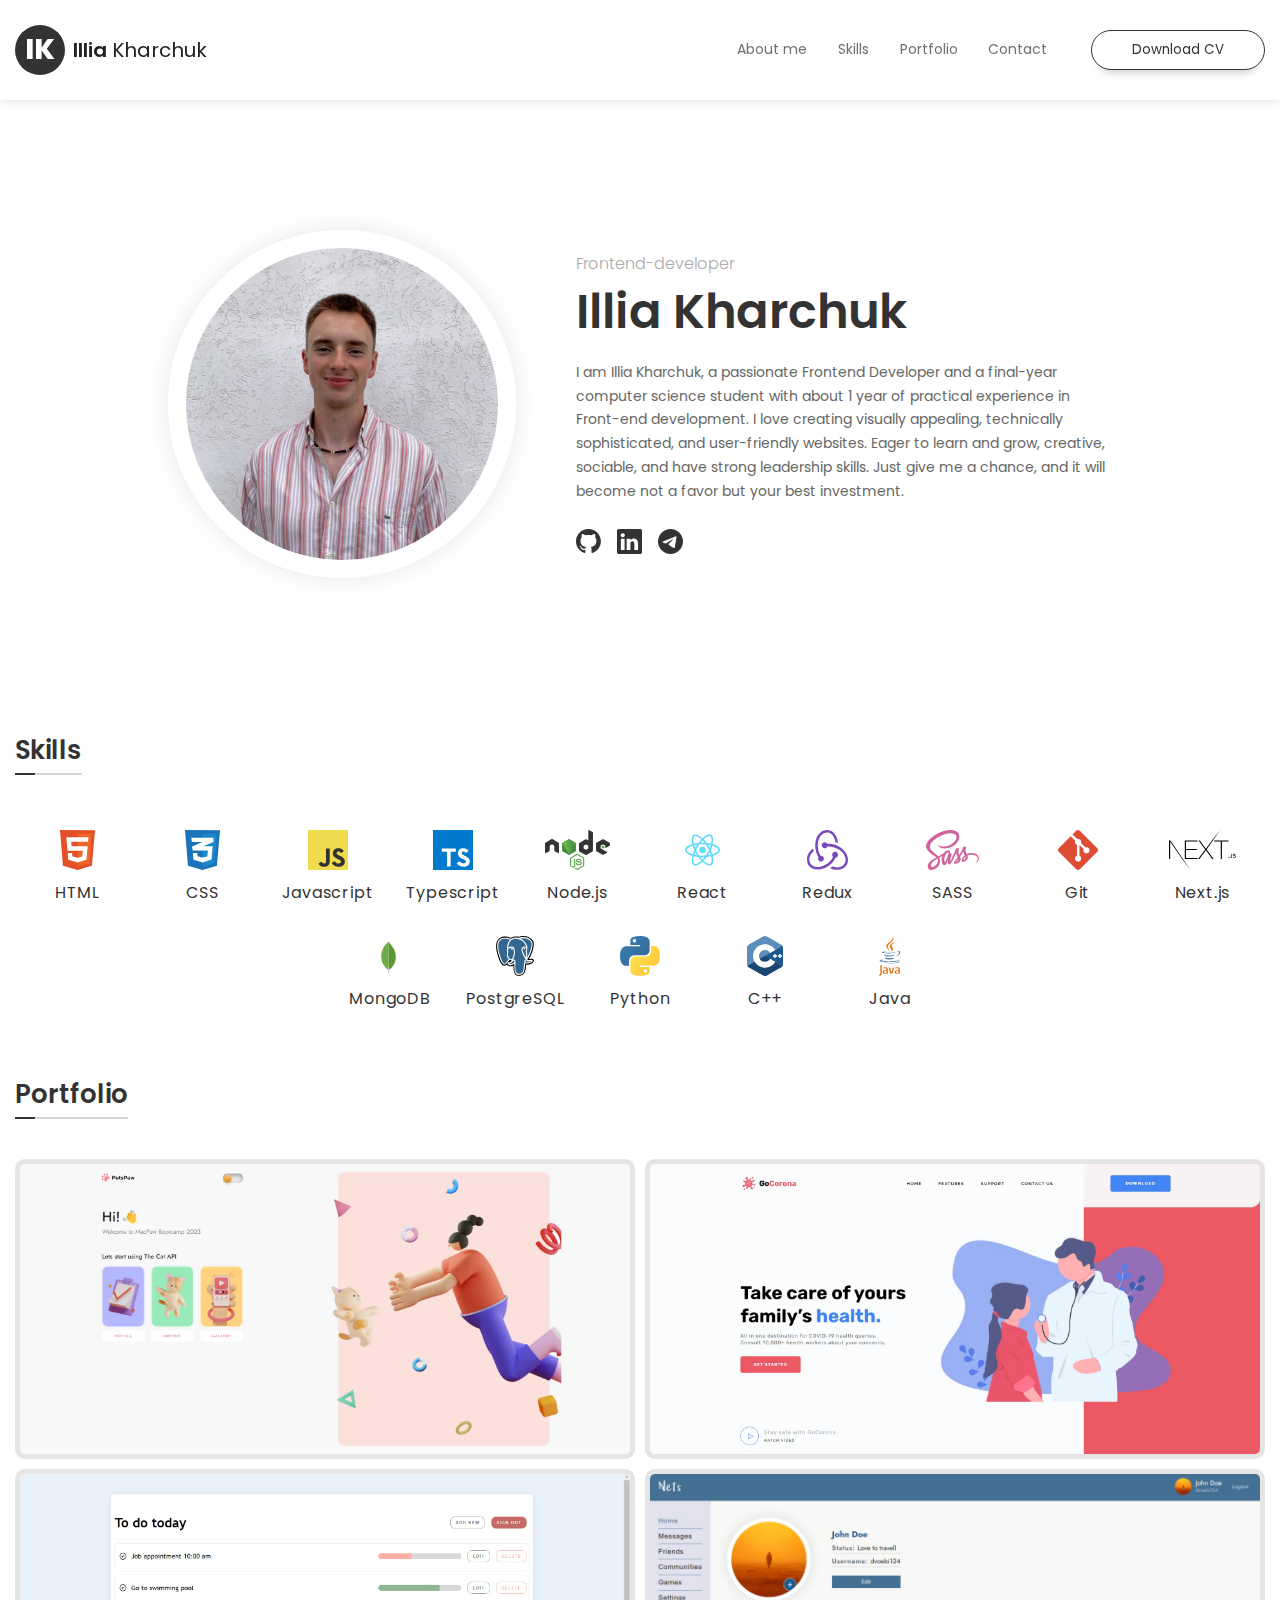
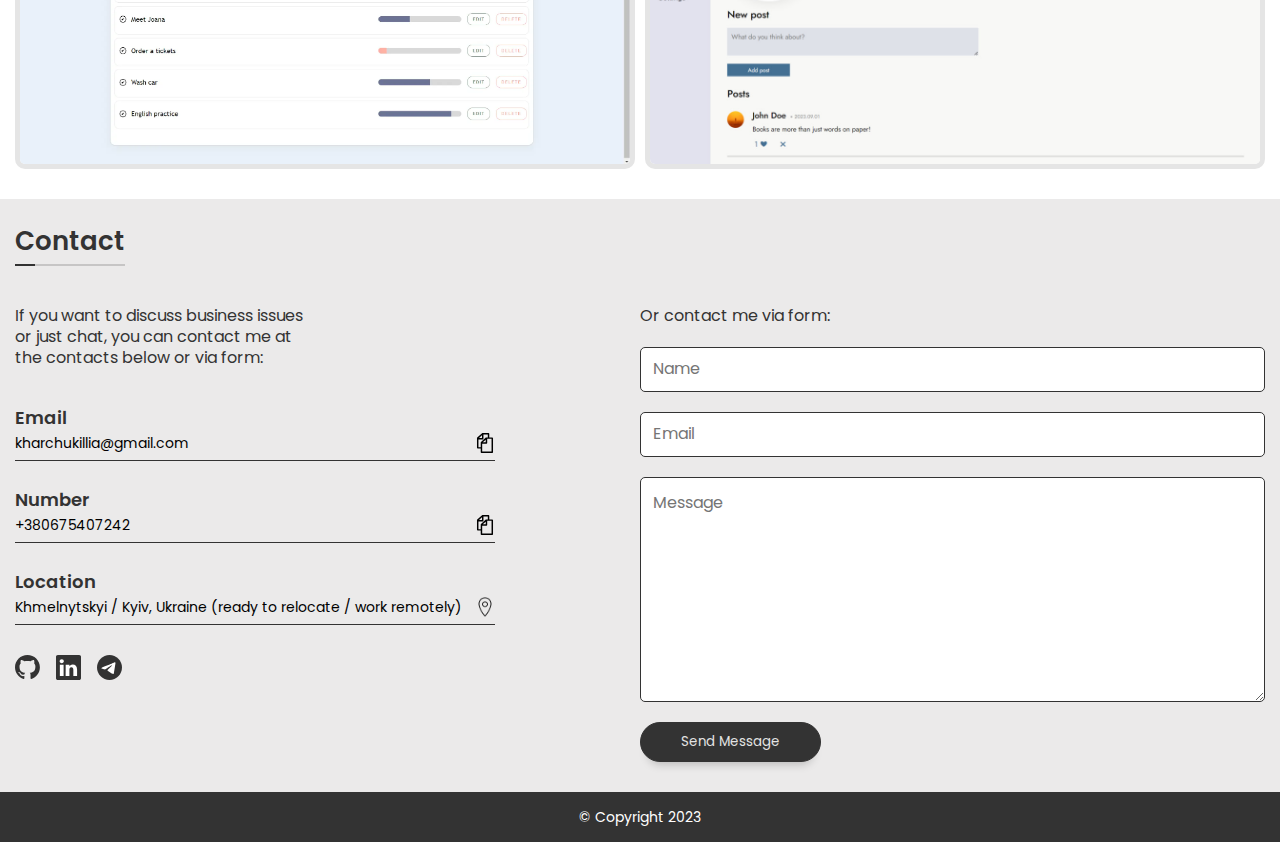
==== commit 66fdc596: "feat: new description" ====
--- a/index.html
+++ b/index.html
@@ -53,9 +53,10 @@
 						<div class="about__text">
 							<div class="about__position">Frontend-developer</div>
 							<div class="about__name">Illia Kharchuk</div>
-							<div class="about__description">I'm Kharchuk Illia, a passionate Frontend Developer. A final-year computer science student. I love creating visually
-							appealing, technically sophisticated and user-friendly websites. Eager to learn and grow, I thrive in collaborative environments. Let's build
-							something amazing together! </div>
+							<div class="about__description">I am Illia Kharchuk, a passionate Frontend Developer and a final-year computer science student with about 1 year of
+							practical experience in Front-end development. I love creating visually appealing, technically sophisticated, and
+							user-friendly websites. Eager to learn and grow, creative, sociable, and have strong leadership skills. Just give me a
+							chance, and it will become not a favor but your best investment.</div>
 							<div class="contact-icons">
 								<a target="_blank" href="https://github.com/Dizeus"><img src="image/contact-icons/github.svg" alt="Github"></a>
 								<a target="_blank" href="https://www.linkedin.com/in/illia-kharchuk-0b8a17283"><img	src="image/contact-icons/linkedin.svg" alt="Linkedin"></a>
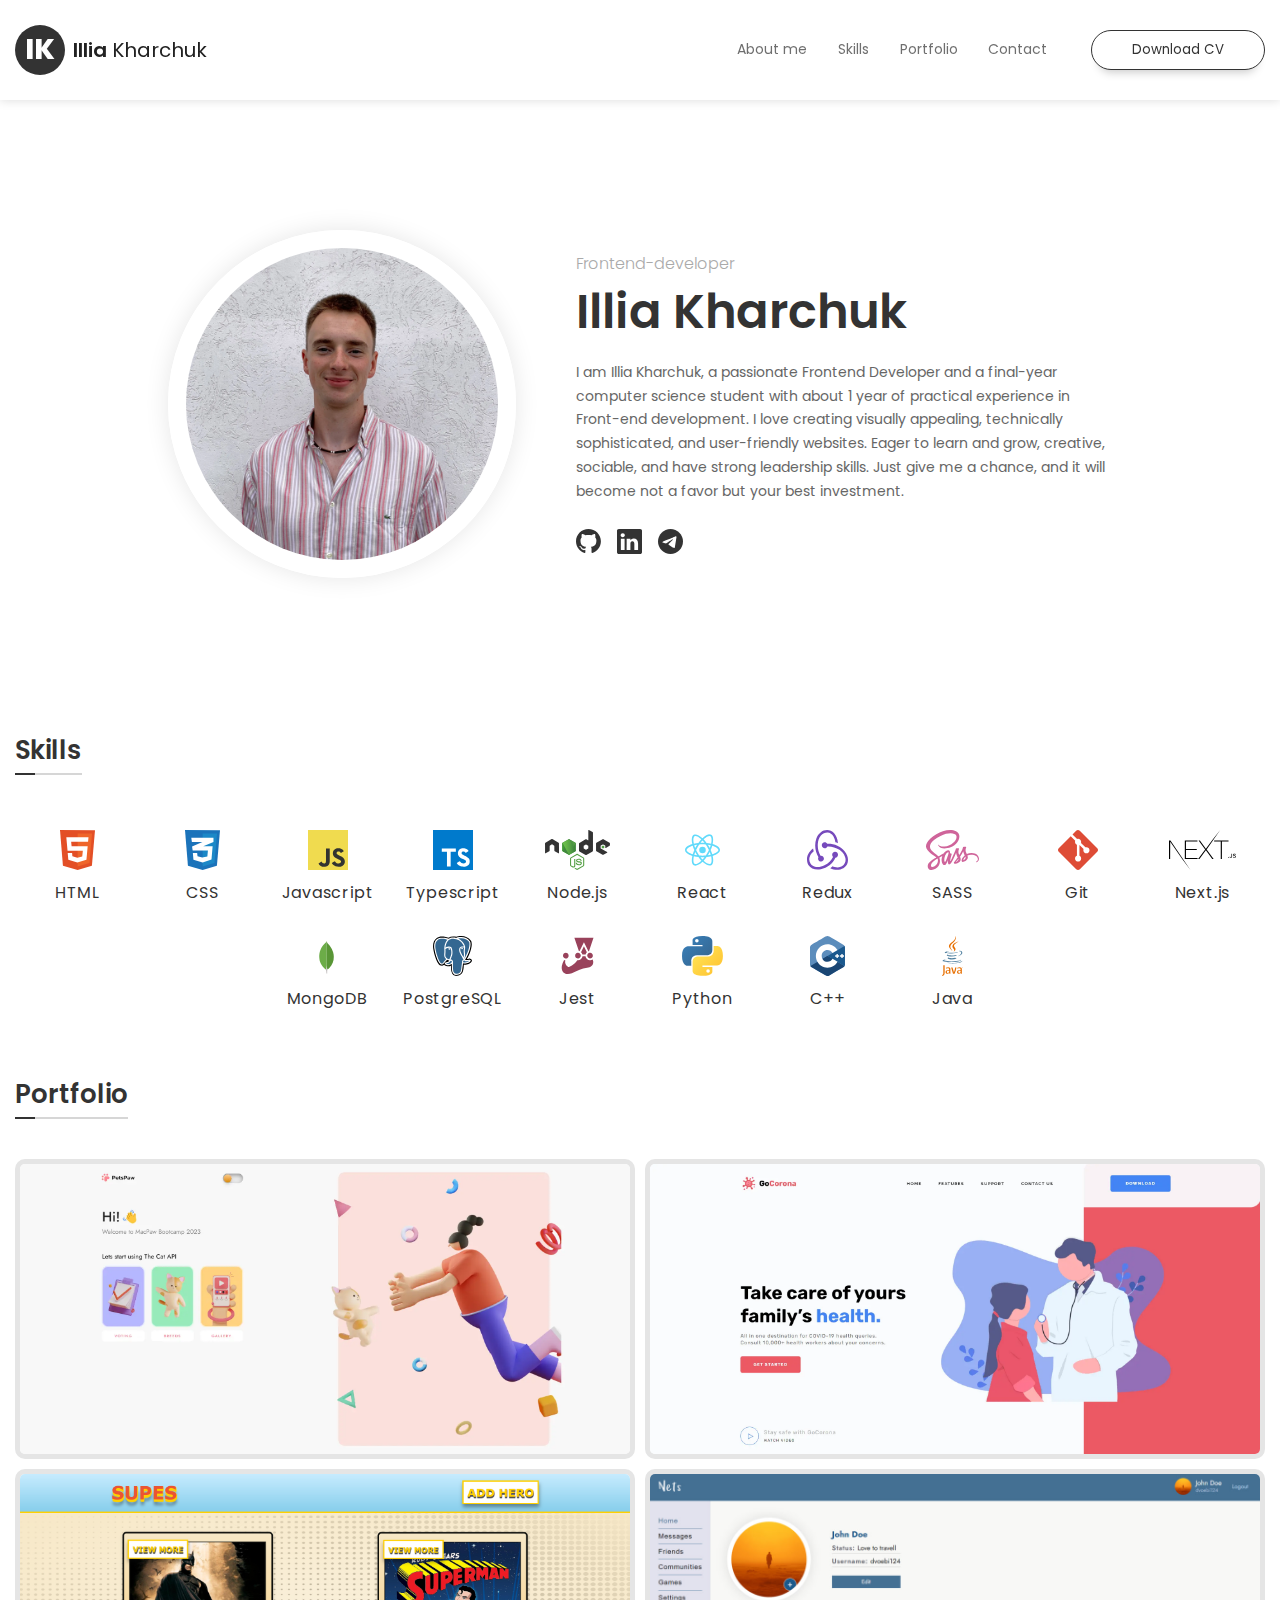
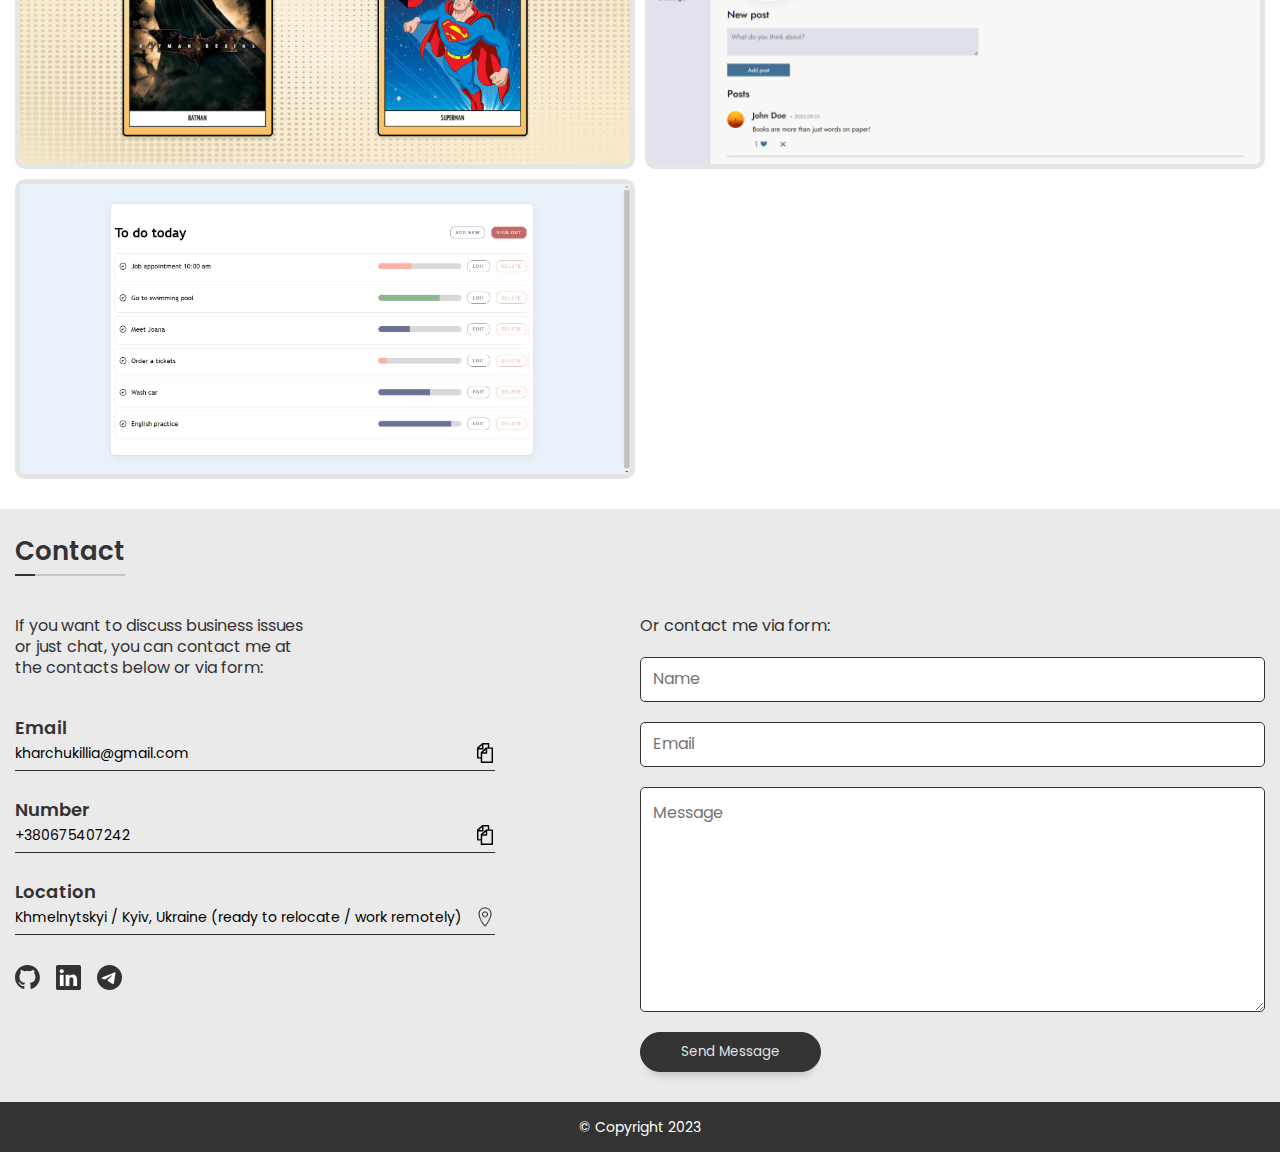
==== commit 7c312c70: "feat: add project & technologie" ====
--- a/index.html
+++ b/index.html
@@ -119,6 +119,10 @@
 							<img src="image/skills-icons/postgresql.svg" alt="PostgreSQL">
 							<div class="skills__item-text">PostgreSQL</div>
 						</li>
+						<li class="skills__item jest">
+							<img src="image/skills-icons/jest.svg" alt="Jest">
+							<div class="skills__item-text">Jest</div>
+						</li>
 						<li class="skills__item">
 							<img src="image/skills-icons/python.svg" alt="Python">
 							<div class="skills__item-text">Python</div>
@@ -150,6 +154,7 @@
 								<ul class="portfolio__overlay-technologies">
 									<li>React</li>
 									<li>Next.js</li>
+									<li>Typescript</li>
 									<li>API</li>
 									<li>Async js</li>
 								</ul>
@@ -185,21 +190,24 @@
 						</div>
 						<div class="portfolio__item">
 							<picture>
-								<source srcset="image/portfolio/todolist.webp">
-								<img class="portfolio__item-img" src="image/portfolio/todolist.png" alt="to do list project">
-							</picture>
-							<div class="portfolio__overlay">
-								<div class="portfolio__overlay-title">To do list</div>
-								<div class="portfolio__overlay-description">Fullstack PERN project</div>
+								<source srcset="image/portfolio/supes.png">
+								<img class="portfolio__item-img" src="image/portfolio/supes.png" alt="supes project">
+							</picture>
+							<div class="portfolio__overlay">
+								<div class="portfolio__overlay-title">Supes</div>
+								<div class="portfolio__overlay-description">Fullstack Superheroes project</div>
 								<ul class="portfolio__overlay-technologies">
 									<li>PostgreSQL</li>
 									<li>ExpressJS</li>
 									<li>React</li>
 									<li>NodeJS</li>
-								</ul>
-								<div class="portfolio__overlay-buttons">
-									<a target="_blank" href="https://pj-todolist-a8ea7b03d8fd.herokuapp.com/" class="button">View Live</a>
-									<a target="_blank" href="https://github.com/Dizeus/to-do-list/tree/main" class="button">Github</a>
+									<li>Redux Toolkit</li>
+									<li>Typescript</li>
+									<li>Jest</li>
+								</ul>
+								<div class="portfolio__overlay-buttons">
+									<a target="_blank" href="https://supes-d29e698dde6a.herokuapp.com/" class="button">View Live</a>
+									<a target="_blank" href="https://github.com/Dizeus/supes" class="button">Github</a>
 								</div>
 							
 							
@@ -222,6 +230,29 @@
 								</div>
 							</div>
 							<img class="portfolio__item-img" src="image/portfolio/nets.jpg" alt="nets screenshot">
+						</div>
+						<div class="portfolio__item">
+							<picture>
+								<source srcset="image/portfolio/todolist.webp">
+								<img class="portfolio__item-img" src="image/portfolio/todolist.png" alt="to do list project">
+							</picture>
+							<div class="portfolio__overlay">
+								<div class="portfolio__overlay-title">To do list</div>
+								<div class="portfolio__overlay-description">Fullstack PERN project</div>
+								<ul class="portfolio__overlay-technologies">
+									<li>PostgreSQL</li>
+									<li>ExpressJS</li>
+									<li>React</li>
+									<li>NodeJS</li>
+								</ul>
+								<div class="portfolio__overlay-buttons">
+									<a target="_blank" href="https://pj-todolist-a8ea7b03d8fd.herokuapp.com/" class="button">View Live</a>
+									<a target="_blank" href="https://github.com/Dizeus/to-do-list/tree/main" class="button">Github</a>
+								</div>
+							
+							
+							</div>
+							
 						</div>
 					</div>
 				</div>
--- a/css/style.min.css
+++ b/css/style.min.css
@@ -1 +1 @@
-@import"https://fonts.googleapis.com/css2?family=Poppins:ital,wght@0,300;0,400;0,600;0,800;1,400&display=swap";*{padding:0;margin:0;border:0}*,*:before,*:after{-moz-box-sizing:border-box;-webkit-box-sizing:border-box;box-sizing:border-box}:focus,:active{outline:none}a:focus,a:active{outline:none}nav,footer,header,aside{display:block}html,body{height:100%;width:100%;font-size:100%;line-height:1;font-size:14px;-ms-text-size-adjust:100%;-moz-text-size-adjust:100%;-webkit-text-size-adjust:100%}input,button,textarea{font-family:inherit}input::-ms-clear{display:none}button{cursor:pointer}button::-moz-focus-inner{padding:0;border:0}a,a:visited{text-decoration:none;color:inherit}a:hover{text-decoration:none}ul li{list-style:none}img{vertical-align:top}h1,h2,h3,h4,h5,h6{font-size:inherit;font-weight:inherit}.wrapper{display:flex;flex-direction:column;min-height:100vh}body{font-family:"Poppins",sans-serif;color:#333;font-size:16px}html{scroll-behavior:smooth}.header{width:100%;height:100px;top:0;left:0;background:#fff;position:fixed;box-shadow:0 0 10px 0 rgba(0,0,0,.15);z-index:10}.header__container{height:100%;display:flex;justify-content:space-between;align-items:center}.header__title{display:flex;column-gap:8px;align-items:center}.header__title-img{width:50px;height:50px;border-radius:50%;background:#333;color:#fff;font-size:28px;font-weight:800;display:flex;align-items:center;justify-content:center}@media(max-width: 767.98px){.header__title-img{width:30px;height:30px;font-size:18px}}.header__title-text{color:#222;font-size:20px;line-height:2.5}@media(max-width: 767.98px){.header__title-text{font-size:16px}}@media(max-width: 375.98px){.header__title-text{display:none}}.header__title-name{font-weight:600}.header__navbar{display:flex;column-gap:3.4vw;align-items:center}@media(max-width: 768px){.header__menu-body{display:flex;position:absolute;top:0;right:-100%;min-height:100vh;width:60%;background-color:rgba(0,0,0,.9);transition:all .2s ease 0s}}.header__menu-body.active{right:0}.header__list{display:flex;column-gap:2.4vw}@media(max-width: 768px){.header__list{flex-direction:column;align-items:flex-start;padding:90px 0 0 30px;gap:0;height:100%;width:100%;overflow:auto}}.header__link{font-size:14px;line-height:3.2;text-align:center;cursor:pointer;opacity:.7}.header__link:hover{opacity:1}.header__link:hover::after{width:100%}.header__link::after{content:"";display:block;width:0;height:2px;background:#333;transition:all .3s ease 0s}@media(max-width: 767.98px){.header__link{opacity:1;color:#e3e3e3;font-size:30px;line-height:70px;text-align:left}.header__link::after{content:"";width:200px;background:#e3e3e3}}.header__link_active{opacity:1}.header__link_active::after{width:100%}.header__burger{display:none}@media(max-width: 768px){.header__burger{display:block;width:30px;height:22px;position:relative;z-index:5;cursor:pointer}.header__burger div{position:absolute;top:calc(50% - 1px);left:0;width:100%;height:2px;background-color:#333;transition:all .2s;border-radius:10%}.header__burger div:first-child{top:0}.header__burger div:last-child{top:auto;bottom:0}.header__burger.active div{background-color:#e3e3e3;transform:scale(0)}.header__burger.active div:first-child{transform:rotate(-45deg);top:calc(50% - 1px)}.header__burger.active div:last-child{transform:rotate(45deg);bottom:calc(50% - 1px)}}@media(max-width: 768px){.header{height:90px}}.about{padding:30px 0}.about__body{display:flex;flex-direction:row;align-items:center;max-width:1024px;padding:0 40px;column-gap:30px;margin:100px auto}@media(max-width: 767.98px){.about__body{text-align:center;padding:0 30px;flex-direction:column;margin:30px auto;row-gap:30px}}.about__img-container{border-radius:50%;border:18px solid #fff;overflow:hidden;-webkit-box-shadow:0 0 25px 0 rgba(0,0,0,.1);-moz-box-shadow:0 0 25px 0 rgba(0,0,0,.1);box-shadow:0 0 25px 0 rgba(0,0,0,.1);width:100%;height:100%}@media(max-width: 767.98px){.about__img-container{width:70%;height:70%;margin:0 auto}}.about__img{width:100%;height:100%;object-fit:cover}.about__text{flex:1 0 60%;display:flex;flex-direction:column;padding:0 0 0 2.4vw}@media(max-width: 767.98px){.about__text{align-items:center}}.about__position{color:#aaa;font-size:16px;font-weight:300;line-height:1.2;margin-bottom:10px}.about__name{font-size:48px;font-weight:600;line-height:1.2;margin-bottom:20px}@media(max-width: 767.98px){.about__name{font-size:36px}}.about__description{color:#666;font-size:14px;line-height:1.7;margin-bottom:25px}.skills{padding:30px 0}.skills__list{display:flex;align-items:center;justify-content:center;flex-wrap:wrap;gap:5px;margin:0 auto}.skills__item{width:120px;display:flex;flex-direction:column;align-items:center;justify-content:space-around;text-align:center;padding:15px;transition:all .1s ease 0s;border-radius:10px}.skills__item:hover{transform:scale(1.1);-webkit-box-shadow:0 0 25px 0 rgba(0,0,0,.1);-moz-box-shadow:0 0 25px 0 rgba(0,0,0,.1);box-shadow:0 0 25px 0 rgba(0,0,0,.1)}.skills__item img{height:40px}@media(max-width: 768px){.skills__item{width:90px}.skills__item img{height:30px}}.skills__item-text{padding:15px 0 0 0;font-size:16px;letter-spacing:.8px}@media(max-width: 768px){.skills__item-text{font-size:14px}}.portfolio{padding:30px 0}.portfolio__projects{display:grid;align-items:center;justify-content:center;grid-template-columns:repeat(auto-fill, minmax(500px, 1fr));gap:10px;margin:0 auto;width:100%}@media(max-width: 767.98px){.portfolio__projects{grid-template-columns:repeat(auto-fill, minmax(300px, 1fr))}}.portfolio__item{height:300px;overflow:hidden;position:relative;transition:all .3s ease 0s}.portfolio__item:hover .portfolio__overlay{display:flex}.portfolio__item-img{border:5px solid #e5e5e5;border-radius:10px;width:100%;height:100%;object-fit:cover}.portfolio__overlay{display:none;text-align:center;flex-direction:column;align-items:center;justify-content:center;row-gap:20px;position:absolute;text-align:center;top:0;left:0;width:100%;height:100%;border-radius:10px;background-color:rgba(0,0,0,.884);padding:5px;color:#e3e3e3}.portfolio__overlay-title{font-size:2rem;letter-spacing:1.5px}.portfolio__overlay-description{font-size:1rem;letter-spacing:1px}.portfolio__overlay-technologies{display:flex;flex-wrap:wrap;gap:10px 30px;text-transform:uppercase}.portfolio__overlay-technologies li{background-color:#000;padding:5px 10px;border-radius:5px}.portfolio__overlay-buttons{display:flex;column-gap:10px}.portfolio__overlay-buttons a{color:#333;display:flex;text-align:center;align-items:center}.contact{background:#ebeaea;padding:30px 0}.contact__body{display:flex;justify-content:space-between;column-gap:40px}@media(max-width: 768px){.contact__body{flex-direction:column}}.contact__data{flex:0 1 480px}.contact__contacts{padding:40px 0 0 0;height:80%;display:flex;flex-direction:column;row-gap:30px}.contact__talk{font-size:16px;max-width:300px;line-height:1.3}.contact__header{font-size:18px;font-weight:600;color:#333}.contact__copytext{display:flex;justify-content:space-between;line-height:19.2px;padding:6px 0px;border-bottom:1.5px solid #333}.contact__info{background-color:#ebeaea;font-size:14px;width:100%}.contact__copy-button{background-color:#ebeaea}.contact__copy-img{width:20px}.contact__form{display:flex;flex-direction:column;row-gap:20px;flex:0 1 50%}.contact__form-input{padding:11.5px 11.5px 11.5px 11.5px;border-radius:5px;border:1px solid #333;background:#fff}.contact__form-input::placeholder{color:#757575;font-size:16px}form>.contact__form-button{background:#333;color:#e3e3e3;align-self:flex-start}form>.contact__form-button:hover{background:#fff;color:#333}.main{flex:1 1 auto;padding:100px 0 0 0}.footer{background-color:#333;color:#fff}.footer__container{height:50px;display:flex;align-items:center;justify-content:center;font-size:14px;text-align:center}[class*=__container]{max-width:1280px;margin:0 auto;padding-right:15px;padding-left:15px}.contact-icons{display:flex;column-gap:16px}.contact-icons img{width:25px}.button{height:40px;color:#333;padding:0px 40px;border-radius:30px;border:1px solid #333;background:#fff;box-shadow:0px 10px 10px -8px rgba(0,0,0,.22);transition:all .3s ease 0s}.button:hover{background:#333;color:#fff}@media(max-width: 575.98px){.button{padding:0px 25px}}.title{color:#333;font-size:26px;font-weight:600;line-height:25.2px;margin-bottom:40px;position:relative;display:inline-block}.title::after{content:"";margin:10px 0 0 0;width:100%;opacity:.2;height:2px;display:block;background-color:#333}.title::before{content:"";width:20px;height:2px;top:35px;display:block;background-color:#333;position:absolute}@media(max-width: 767.98px){.lock{overflow:hidden}}+@import"https://fonts.googleapis.com/css2?family=Poppins:ital,wght@0,300;0,400;0,600;0,800;1,400&display=swap";*{padding:0;margin:0;border:0}*,*:before,*:after{-moz-box-sizing:border-box;-webkit-box-sizing:border-box;box-sizing:border-box}:focus,:active{outline:none}a:focus,a:active{outline:none}nav,footer,header,aside{display:block}html,body{height:100%;width:100%;font-size:100%;line-height:1;font-size:14px;-ms-text-size-adjust:100%;-moz-text-size-adjust:100%;-webkit-text-size-adjust:100%}input,button,textarea{font-family:inherit}input::-ms-clear{display:none}button{cursor:pointer}button::-moz-focus-inner{padding:0;border:0}a,a:visited{text-decoration:none;color:inherit}a:hover{text-decoration:none}ul li{list-style:none}img{vertical-align:top}h1,h2,h3,h4,h5,h6{font-size:inherit;font-weight:inherit}.wrapper{display:flex;flex-direction:column;min-height:100vh}body{font-family:"Poppins",sans-serif;color:#333;font-size:16px}html{scroll-behavior:smooth}.header{width:100%;height:100px;top:0;left:0;background:#fff;position:fixed;box-shadow:0 0 10px 0 rgba(0,0,0,.15);z-index:10}.header__container{height:100%;display:flex;justify-content:space-between;align-items:center}.header__title{display:flex;column-gap:8px;align-items:center}.header__title-img{width:50px;height:50px;border-radius:50%;background:#333;color:#fff;font-size:28px;font-weight:800;display:flex;align-items:center;justify-content:center}@media(max-width: 767.98px){.header__title-img{width:30px;height:30px;font-size:18px}}.header__title-text{color:#222;font-size:20px;line-height:2.5}@media(max-width: 767.98px){.header__title-text{font-size:16px}}@media(max-width: 375.98px){.header__title-text{display:none}}.header__title-name{font-weight:600}.header__navbar{display:flex;column-gap:3.4vw;align-items:center}@media(max-width: 768px){.header__menu-body{display:flex;position:absolute;top:0;right:-100%;min-height:100vh;width:60%;background-color:rgba(0,0,0,.9);transition:all .2s ease 0s}}.header__menu-body.active{right:0}.header__list{display:flex;column-gap:2.4vw}@media(max-width: 768px){.header__list{flex-direction:column;align-items:flex-start;padding:90px 0 0 30px;gap:0;height:100%;width:100%;overflow:auto}}.header__link{font-size:14px;line-height:3.2;text-align:center;cursor:pointer;opacity:.7}.header__link:hover{opacity:1}.header__link:hover::after{width:100%}.header__link::after{content:"";display:block;width:0;height:2px;background:#333;transition:all .3s ease 0s}@media(max-width: 767.98px){.header__link{opacity:1;color:#e3e3e3;font-size:30px;line-height:70px;text-align:left}.header__link::after{content:"";width:200px;background:#e3e3e3}}.header__link_active{opacity:1}.header__link_active::after{width:100%}.header__burger{display:none}@media(max-width: 768px){.header__burger{display:block;width:30px;height:22px;position:relative;z-index:5;cursor:pointer}.header__burger div{position:absolute;top:calc(50% - 1px);left:0;width:100%;height:2px;background-color:#333;transition:all .2s;border-radius:10%}.header__burger div:first-child{top:0}.header__burger div:last-child{top:auto;bottom:0}.header__burger.active div{background-color:#e3e3e3;transform:scale(0)}.header__burger.active div:first-child{transform:rotate(-45deg);top:calc(50% - 1px)}.header__burger.active div:last-child{transform:rotate(45deg);bottom:calc(50% - 1px)}}@media(max-width: 768px){.header{height:90px}}.about{padding:30px 0}.about__body{display:flex;flex-direction:row;align-items:center;max-width:1024px;padding:0 40px;column-gap:30px;margin:100px auto}@media(max-width: 767.98px){.about__body{text-align:center;padding:0 30px;flex-direction:column;margin:30px auto;row-gap:30px}}.about__img-container{border-radius:50%;border:18px solid #fff;overflow:hidden;-webkit-box-shadow:0 0 25px 0 rgba(0,0,0,.1);-moz-box-shadow:0 0 25px 0 rgba(0,0,0,.1);box-shadow:0 0 25px 0 rgba(0,0,0,.1);width:100%;height:100%}@media(max-width: 767.98px){.about__img-container{width:70%;height:70%;margin:0 auto}}.about__img{width:100%;height:100%;object-fit:cover}.about__text{flex:1 0 60%;display:flex;flex-direction:column;padding:0 0 0 2.4vw}@media(max-width: 767.98px){.about__text{align-items:center}}.about__position{color:#aaa;font-size:16px;font-weight:300;line-height:1.2;margin-bottom:10px}.about__name{font-size:48px;font-weight:600;line-height:1.2;margin-bottom:20px}@media(max-width: 767.98px){.about__name{font-size:36px}}.about__description{color:#666;font-size:14px;line-height:1.7;margin-bottom:25px}.skills{padding:30px 0}.skills__list{display:flex;align-items:center;justify-content:center;flex-wrap:wrap;gap:5px;margin:0 auto}.skills__item{width:120px;display:flex;flex-direction:column;align-items:center;justify-content:space-around;text-align:center;padding:15px;transition:all .1s ease 0s;border-radius:10px}.skills__item:hover{transform:scale(1.1);-webkit-box-shadow:0 0 25px 0 rgba(0,0,0,.1);-moz-box-shadow:0 0 25px 0 rgba(0,0,0,.1);box-shadow:0 0 25px 0 rgba(0,0,0,.1)}.skills__item img{height:40px}@media(max-width: 768px){.skills__item{width:90px}.skills__item img{height:30px}}.skills__item-text{padding:15px 0 0 0;font-size:16px;letter-spacing:.8px}@media(max-width: 768px){.skills__item-text{font-size:14px}}.portfolio{padding:30px 0}.portfolio__projects{display:grid;align-items:center;justify-content:center;grid-template-columns:repeat(auto-fill, minmax(500px, 1fr));gap:10px;margin:0 auto;width:100%}@media(max-width: 767.98px){.portfolio__projects{grid-template-columns:repeat(auto-fill, minmax(300px, 1fr))}}.portfolio__item{height:300px;overflow:hidden;position:relative;transition:all .3s ease 0s}.portfolio__item:hover .portfolio__overlay{display:flex}.portfolio__item-img{border:5px solid #e5e5e5;border-radius:10px;width:100%;height:100%;object-fit:cover}.portfolio__overlay{display:none;text-align:center;flex-direction:column;align-items:center;justify-content:center;row-gap:20px;position:absolute;text-align:center;top:0;left:0;width:100%;height:100%;border-radius:10px;background-color:rgba(0,0,0,.884);padding:5px;color:#e3e3e3}.portfolio__overlay-title{font-size:2rem;letter-spacing:1.5px}.portfolio__overlay-description{font-size:1rem;letter-spacing:1px}.portfolio__overlay-technologies{display:flex;flex-wrap:wrap;gap:10px 30px;justify-content:center;text-transform:uppercase}.portfolio__overlay-technologies li{background-color:#000;padding:5px 10px;border-radius:5px}.portfolio__overlay-buttons{display:flex;column-gap:10px}.portfolio__overlay-buttons a{color:#333;display:flex;text-align:center;align-items:center}.contact{background:#ebeaea;padding:30px 0}.contact__body{display:flex;justify-content:space-between;column-gap:40px}@media(max-width: 768px){.contact__body{flex-direction:column}}.contact__data{flex:0 1 480px}.contact__contacts{padding:40px 0 0 0;height:80%;display:flex;flex-direction:column;row-gap:30px}.contact__talk{font-size:16px;max-width:300px;line-height:1.3}.contact__header{font-size:18px;font-weight:600;color:#333}.contact__copytext{display:flex;justify-content:space-between;line-height:19.2px;padding:6px 0px;border-bottom:1.5px solid #333}.contact__info{background-color:#ebeaea;font-size:14px;width:100%}.contact__copy-button{background-color:#ebeaea}.contact__copy-img{width:20px}.contact__form{display:flex;flex-direction:column;row-gap:20px;flex:0 1 50%}.contact__form-input{padding:11.5px 11.5px 11.5px 11.5px;border-radius:5px;border:1px solid #333;background:#fff}.contact__form-input::placeholder{color:#757575;font-size:16px}form>.contact__form-button{background:#333;color:#e3e3e3;align-self:flex-start}form>.contact__form-button:hover{background:#fff;color:#333}.main{flex:1 1 auto;padding:100px 0 0 0}.footer{background-color:#333;color:#fff}.footer__container{height:50px;display:flex;align-items:center;justify-content:center;font-size:14px;text-align:center}[class*=__container]{max-width:1280px;margin:0 auto;padding-right:15px;padding-left:15px}.contact-icons{display:flex;column-gap:16px}.contact-icons img{width:25px}.button{height:40px;color:#333;padding:0px 40px;border-radius:30px;border:1px solid #333;background:#fff;box-shadow:0px 10px 10px -8px rgba(0,0,0,.22);transition:all .3s ease 0s}.button:hover{background:#333;color:#fff}@media(max-width: 575.98px){.button{padding:0px 25px}}.title{color:#333;font-size:26px;font-weight:600;line-height:25.2px;margin-bottom:40px;position:relative;display:inline-block}.title::after{content:"";margin:10px 0 0 0;width:100%;opacity:.2;height:2px;display:block;background-color:#333}.title::before{content:"";width:20px;height:2px;top:35px;display:block;background-color:#333;position:absolute}@media(max-width: 767.98px){.lock{overflow:hidden}}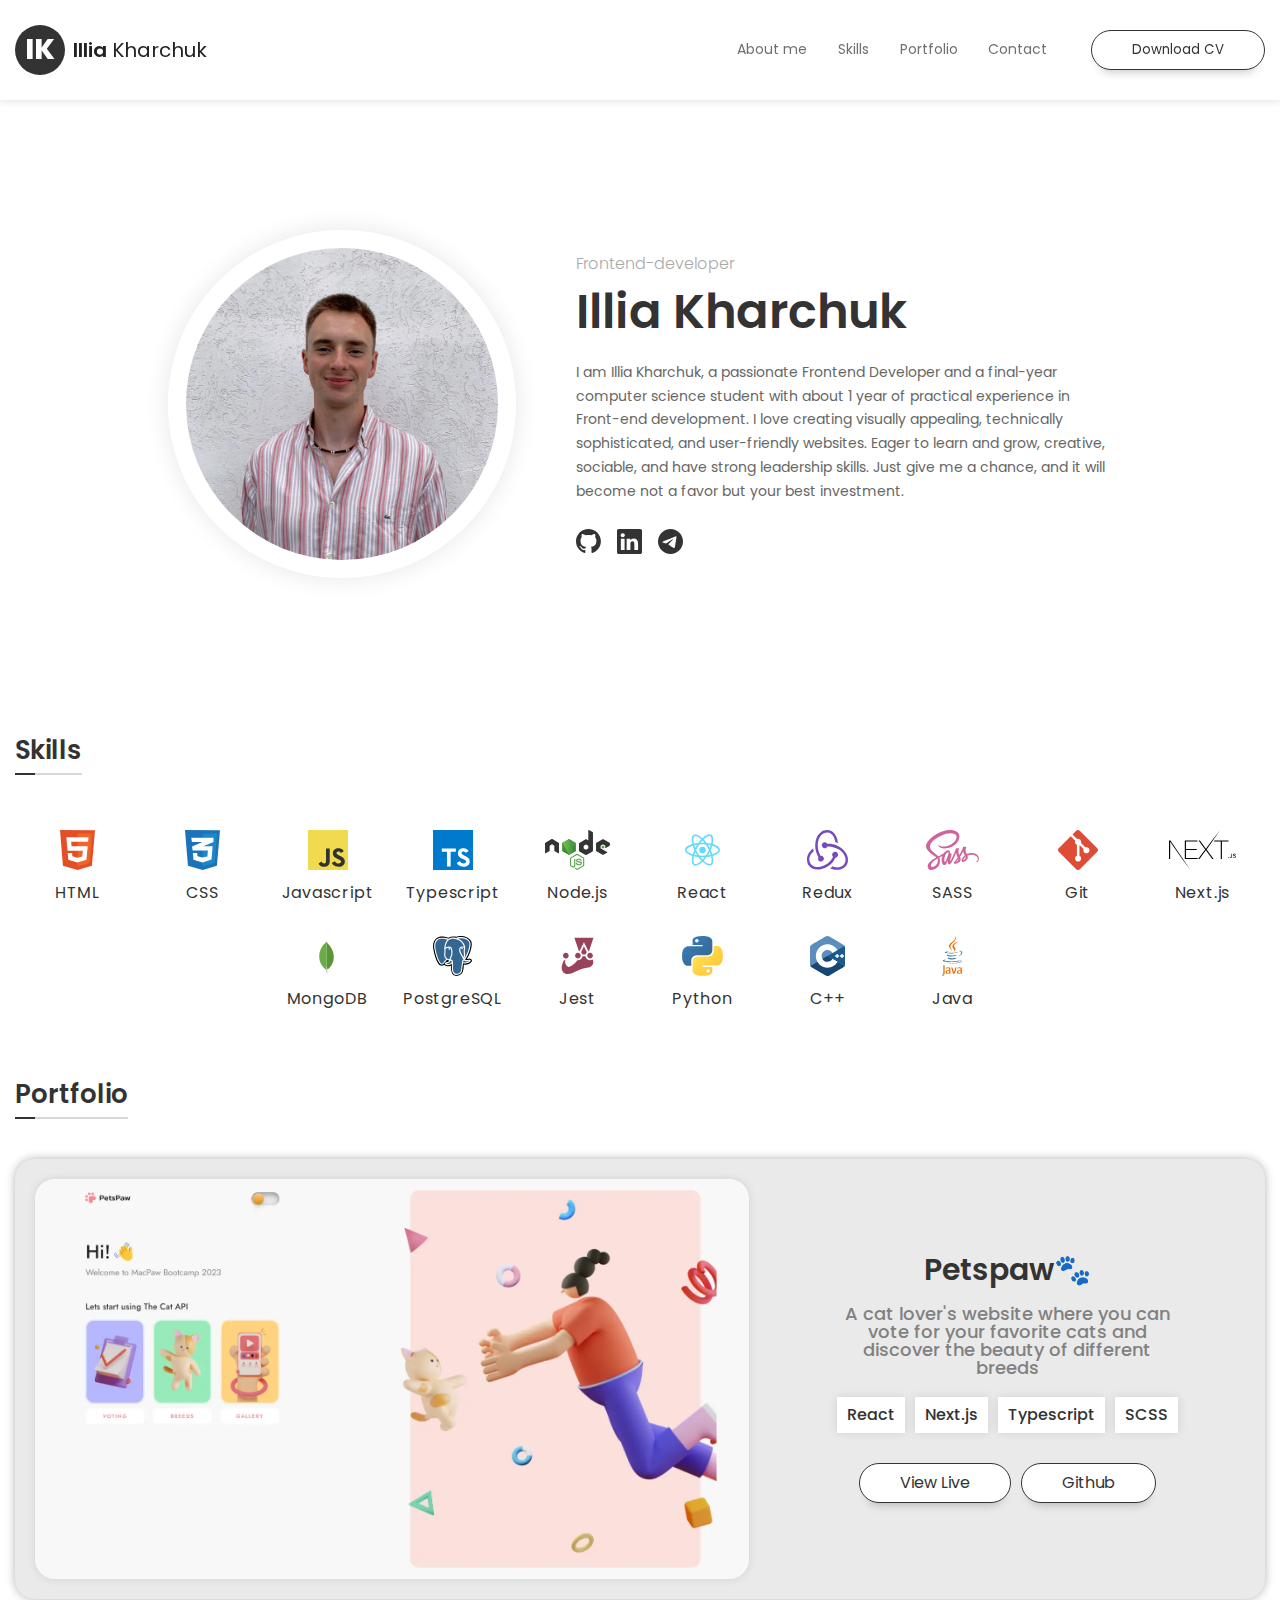
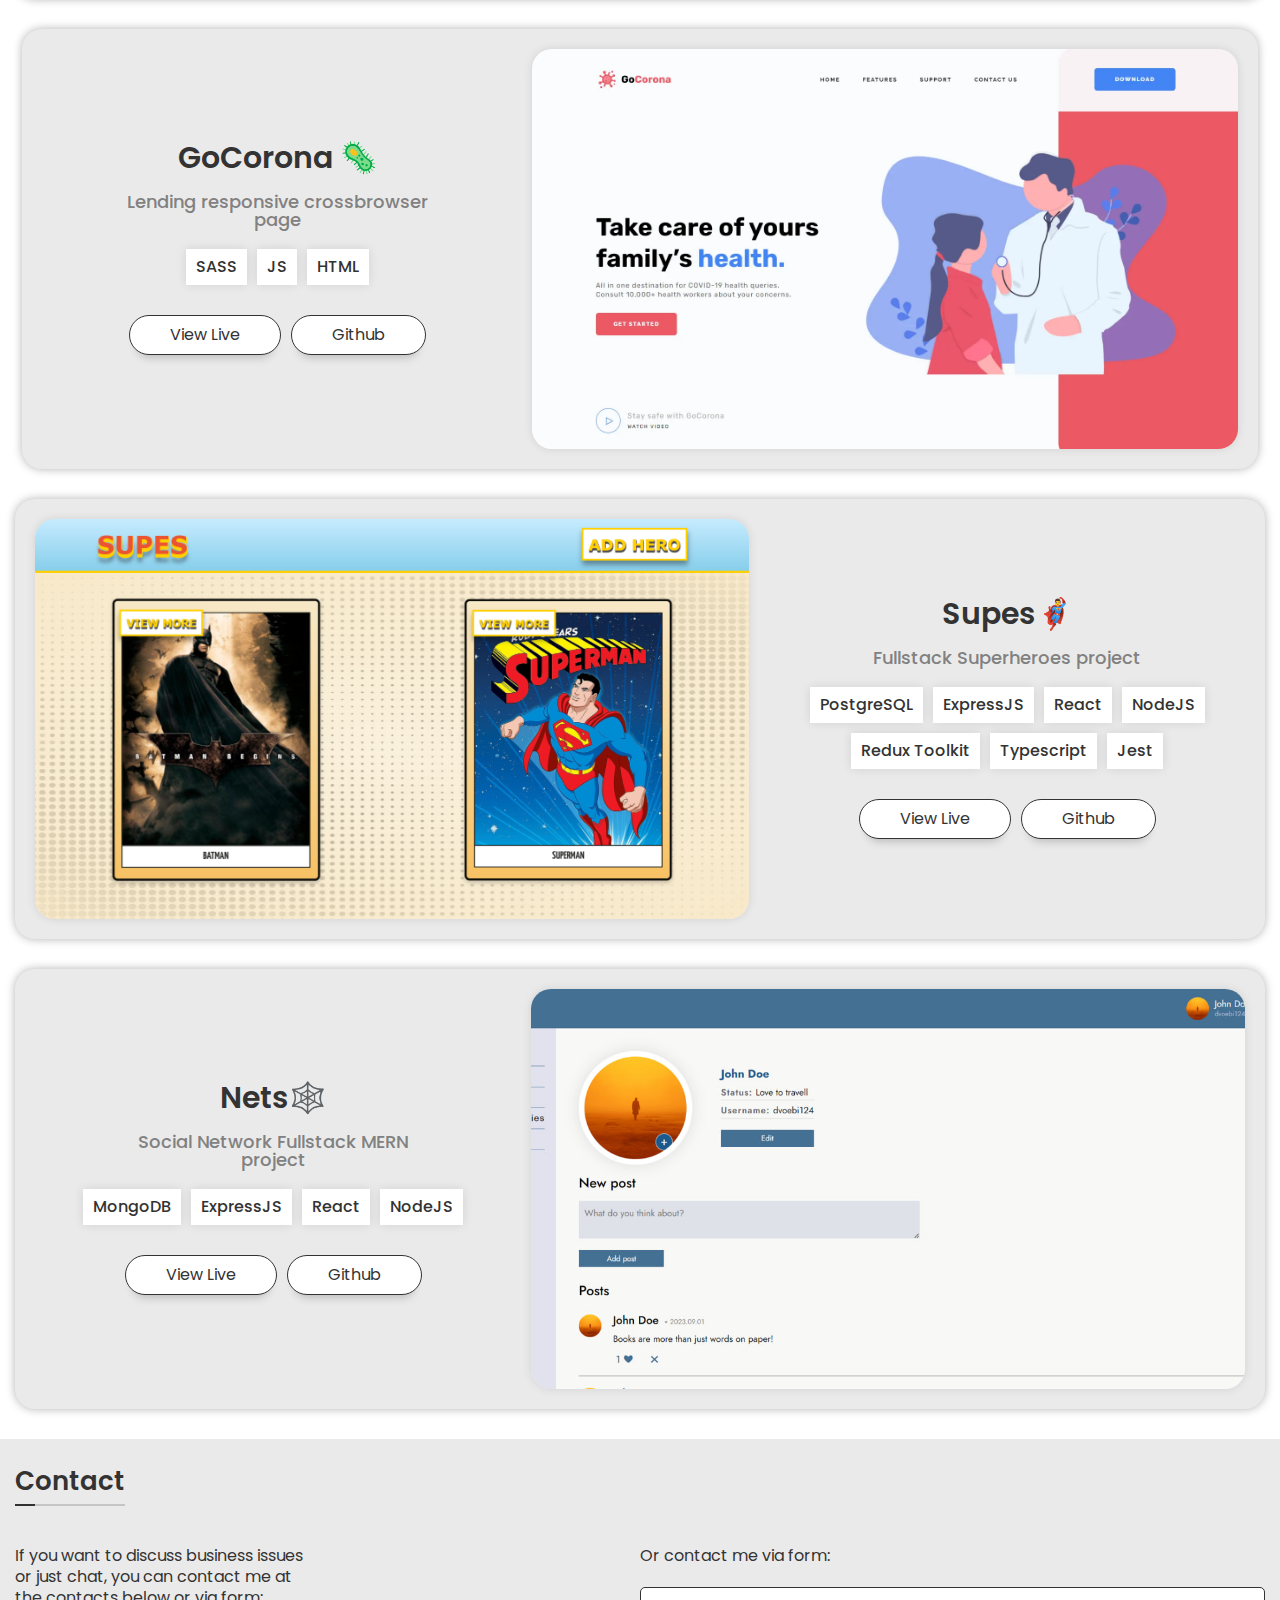
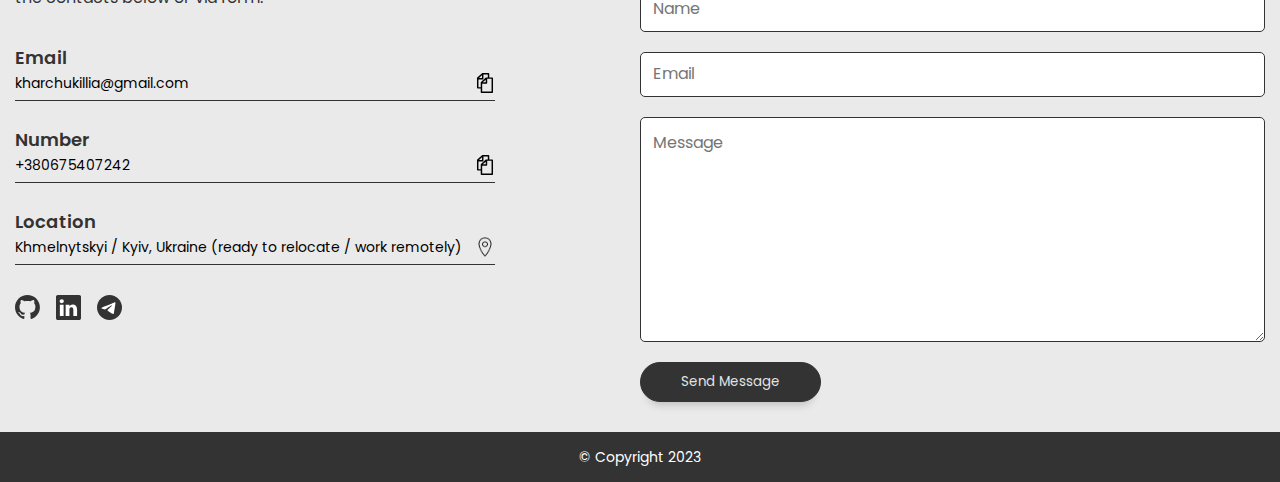
==== commit fe44f349: "feat: add new projects design" ====
--- a/index.html
+++ b/index.html
@@ -144,59 +144,59 @@
 					<div class="title">Portfolio</div>
 					<div class="portfolio__projects">
 						<div class="portfolio__item">
-							<picture>
-								<source srcset="image/portfolio/petspaw.webp">
-								<img class="portfolio__item-img" src="image/portfolio/petspaw.png" alt="project image">
-							</picture>
-							<div class="portfolio__overlay">
-								<div class="portfolio__overlay-title">Petspaw</div>
-								<div class="portfolio__overlay-description">Next.js React website with API</div>
-								<ul class="portfolio__overlay-technologies">
-									<li>React</li>
-									<li>Next.js</li>
-									<li>Typescript</li>
-									<li>API</li>
-									<li>Async js</li>
-								</ul>
-								<div class="portfolio__overlay-buttons">
-									<a target="_blank" href="https://petspaw-pearl.vercel.app/" class="button">View Live</a>
-									<a target="_blank" href="https://github.com/Dizeus/petspaw" class="button">Github</a>
-								</div>
-						
-						
-							</div>
+							<div class="portfolio__item-img">				
+									<picture>
+										<source srcset="image/portfolio/petspaw.webp">
+										<img src="image/portfolio/petspaw.png" alt="project image">
+									</picture>
+							</div>
+							<div class="portfolio__item-text">
+									<div class="portfolio__item-title">Petspaw🐾</div>
+									<div class="portfolio__item-description">A cat lover's website where you can vote for your favorite cats and discover the beauty of different breeds</div>
+									<ul class="portfolio__item-technologies">
+										<li>React</li>
+										<li>Next.js</li>
+										<li>Typescript</li>
+										<li>SCSS</li>
+									</ul>
+									<div class="portfolio__item-buttons">
+										<a target="_blank" href="https://petspaw-pearl.vercel.app/" class="button">View Live</a>
+										<a target="_blank" href="https://github.com/Dizeus/petspaw" class="button">Github</a>
+									</div>
+							</div>	
 						</div>
 						<div class="portfolio__item">
-							<picture>
-								<source srcset="image/portfolio/Corona.webp">
-								<img class="portfolio__item-img"  src="image/portfolio/Corona.png" alt="Goglosser project">
-							</picture>
-							<div class="portfolio__overlay">
-								<div class="portfolio__overlay-title">GoCorona</div>
-								<div class="portfolio__overlay-description">Lending responsive crossbrowser page</div>
-								<ul class="portfolio__overlay-technologies">
-									<li>sass</li>
+							<div class="portfolio__item-img">
+								<picture>
+									<source srcset="image/portfolio/Corona.webp">
+									<img src="image/portfolio/Corona.png" alt="Goglosser project">
+								</picture>
+							</div>
+							<div class="portfolio__item-text">
+								<div class="portfolio__item-title">GoCorona 🦠</div>
+								<div class="portfolio__item-description">Lending responsive crossbrowser page</div>
+								<ul class="portfolio__item-technologies">
+									<li>SASS</li>
 									<li>JS</li>
 									<li>HTML</li>
 								</ul>
-								<div class="portfolio__overlay-buttons">
+								<div class="portfolio__item-buttons">
 									<a target="_blank" href="https://dizeus.github.io/goglosser/" class="button">View Live</a>
 									<a target="_blank" href="https://github.com/Dizeus/goglosser" class="button">Github</a>
 								</div>
-								
-								
-							</div>
-							
+							</div>
 						</div>
 						<div class="portfolio__item">
-							<picture>
-								<source srcset="image/portfolio/supes.png">
-								<img class="portfolio__item-img" src="image/portfolio/supes.png" alt="supes project">
-							</picture>
-							<div class="portfolio__overlay">
-								<div class="portfolio__overlay-title">Supes</div>
-								<div class="portfolio__overlay-description">Fullstack Superheroes project</div>
-								<ul class="portfolio__overlay-technologies">
+							<div class="portfolio__item-img">
+								<picture>
+									<source srcset="image/portfolio/supes.png">
+									<img src="image/portfolio/supes.png" alt="supes project">
+								</picture>
+							</div>
+							<div class="portfolio__item-text">
+								<div class="portfolio__item-title">Supes🦸‍♂️</div>
+								<div class="portfolio__item-description">Fullstack Superheroes project</div>
+								<ul class="portfolio__item-technologies">
 									<li>PostgreSQL</li>
 									<li>ExpressJS</li>
 									<li>React</li>
@@ -205,54 +205,33 @@
 									<li>Typescript</li>
 									<li>Jest</li>
 								</ul>
-								<div class="portfolio__overlay-buttons">
+								<div class="portfolio__item-buttons">
 									<a target="_blank" href="https://supes-d29e698dde6a.herokuapp.com/" class="button">View Live</a>
 									<a target="_blank" href="https://github.com/Dizeus/supes" class="button">Github</a>
 								</div>
-							
-							
-							</div>
-							
+							</div>
 						</div>
 						<div class="portfolio__item">
-							<div class="portfolio__overlay">
-								<div class="portfolio__overlay-title">Networker</div>
-								<div class="portfolio__overlay-description">Social Network Fullstack MERN project</div>
-								<ul class="portfolio__overlay-technologies">
+							<div class="portfolio__item-img">
+								<picture>
+									<!--<source srcset="image/portfolio/nets.webp">-->
+									<img src="image/portfolio/nets.jpg" alt="supes project">
+								</picture>
+							</div>
+							<div class="portfolio__item-text">
+								<div class="portfolio__item-title">Nets🕸️</div>
+								<div class="portfolio__item-description">Social Network Fullstack MERN project</div>
+								<ul class="portfolio__item-technologies">
 									<li>MongoDB</li>
 									<li>ExpressJS</li>
 									<li>React</li>
 									<li>NodeJS</li>
 								</ul>
-								<div class="portfolio__overlay-buttons">
+								<div class="portfolio__item-buttons">
 									<a target="_blank" href="https://nets-5f677e5c8f82.herokuapp.com/" class="button">View Live</a>
 									<a target="_blank" href="https://github.com/Dizeus/nets" class="button">Github</a>
 								</div>
 							</div>
-							<img class="portfolio__item-img" src="image/portfolio/nets.jpg" alt="nets screenshot">
-						</div>
-						<div class="portfolio__item">
-							<picture>
-								<source srcset="image/portfolio/todolist.webp">
-								<img class="portfolio__item-img" src="image/portfolio/todolist.png" alt="to do list project">
-							</picture>
-							<div class="portfolio__overlay">
-								<div class="portfolio__overlay-title">To do list</div>
-								<div class="portfolio__overlay-description">Fullstack PERN project</div>
-								<ul class="portfolio__overlay-technologies">
-									<li>PostgreSQL</li>
-									<li>ExpressJS</li>
-									<li>React</li>
-									<li>NodeJS</li>
-								</ul>
-								<div class="portfolio__overlay-buttons">
-									<a target="_blank" href="https://pj-todolist-a8ea7b03d8fd.herokuapp.com/" class="button">View Live</a>
-									<a target="_blank" href="https://github.com/Dizeus/to-do-list/tree/main" class="button">Github</a>
-								</div>
-							
-							
-							</div>
-							
 						</div>
 					</div>
 				</div>
--- a/css/style.min.css
+++ b/css/style.min.css
@@ -1 +1 @@
-@import"https://fonts.googleapis.com/css2?family=Poppins:ital,wght@0,300;0,400;0,600;0,800;1,400&display=swap";*{padding:0;margin:0;border:0}*,*:before,*:after{-moz-box-sizing:border-box;-webkit-box-sizing:border-box;box-sizing:border-box}:focus,:active{outline:none}a:focus,a:active{outline:none}nav,footer,header,aside{display:block}html,body{height:100%;width:100%;font-size:100%;line-height:1;font-size:14px;-ms-text-size-adjust:100%;-moz-text-size-adjust:100%;-webkit-text-size-adjust:100%}input,button,textarea{font-family:inherit}input::-ms-clear{display:none}button{cursor:pointer}button::-moz-focus-inner{padding:0;border:0}a,a:visited{text-decoration:none;color:inherit}a:hover{text-decoration:none}ul li{list-style:none}img{vertical-align:top}h1,h2,h3,h4,h5,h6{font-size:inherit;font-weight:inherit}.wrapper{display:flex;flex-direction:column;min-height:100vh}body{font-family:"Poppins",sans-serif;color:#333;font-size:16px}html{scroll-behavior:smooth}.header{width:100%;height:100px;top:0;left:0;background:#fff;position:fixed;box-shadow:0 0 10px 0 rgba(0,0,0,.15);z-index:10}.header__container{height:100%;display:flex;justify-content:space-between;align-items:center}.header__title{display:flex;column-gap:8px;align-items:center}.header__title-img{width:50px;height:50px;border-radius:50%;background:#333;color:#fff;font-size:28px;font-weight:800;display:flex;align-items:center;justify-content:center}@media(max-width: 767.98px){.header__title-img{width:30px;height:30px;font-size:18px}}.header__title-text{color:#222;font-size:20px;line-height:2.5}@media(max-width: 767.98px){.header__title-text{font-size:16px}}@media(max-width: 375.98px){.header__title-text{display:none}}.header__title-name{font-weight:600}.header__navbar{display:flex;column-gap:3.4vw;align-items:center}@media(max-width: 768px){.header__menu-body{display:flex;position:absolute;top:0;right:-100%;min-height:100vh;width:60%;background-color:rgba(0,0,0,.9);transition:all .2s ease 0s}}.header__menu-body.active{right:0}.header__list{display:flex;column-gap:2.4vw}@media(max-width: 768px){.header__list{flex-direction:column;align-items:flex-start;padding:90px 0 0 30px;gap:0;height:100%;width:100%;overflow:auto}}.header__link{font-size:14px;line-height:3.2;text-align:center;cursor:pointer;opacity:.7}.header__link:hover{opacity:1}.header__link:hover::after{width:100%}.header__link::after{content:"";display:block;width:0;height:2px;background:#333;transition:all .3s ease 0s}@media(max-width: 767.98px){.header__link{opacity:1;color:#e3e3e3;font-size:30px;line-height:70px;text-align:left}.header__link::after{content:"";width:200px;background:#e3e3e3}}.header__link_active{opacity:1}.header__link_active::after{width:100%}.header__burger{display:none}@media(max-width: 768px){.header__burger{display:block;width:30px;height:22px;position:relative;z-index:5;cursor:pointer}.header__burger div{position:absolute;top:calc(50% - 1px);left:0;width:100%;height:2px;background-color:#333;transition:all .2s;border-radius:10%}.header__burger div:first-child{top:0}.header__burger div:last-child{top:auto;bottom:0}.header__burger.active div{background-color:#e3e3e3;transform:scale(0)}.header__burger.active div:first-child{transform:rotate(-45deg);top:calc(50% - 1px)}.header__burger.active div:last-child{transform:rotate(45deg);bottom:calc(50% - 1px)}}@media(max-width: 768px){.header{height:90px}}.about{padding:30px 0}.about__body{display:flex;flex-direction:row;align-items:center;max-width:1024px;padding:0 40px;column-gap:30px;margin:100px auto}@media(max-width: 767.98px){.about__body{text-align:center;padding:0 30px;flex-direction:column;margin:30px auto;row-gap:30px}}.about__img-container{border-radius:50%;border:18px solid #fff;overflow:hidden;-webkit-box-shadow:0 0 25px 0 rgba(0,0,0,.1);-moz-box-shadow:0 0 25px 0 rgba(0,0,0,.1);box-shadow:0 0 25px 0 rgba(0,0,0,.1);width:100%;height:100%}@media(max-width: 767.98px){.about__img-container{width:70%;height:70%;margin:0 auto}}.about__img{width:100%;height:100%;object-fit:cover}.about__text{flex:1 0 60%;display:flex;flex-direction:column;padding:0 0 0 2.4vw}@media(max-width: 767.98px){.about__text{align-items:center}}.about__position{color:#aaa;font-size:16px;font-weight:300;line-height:1.2;margin-bottom:10px}.about__name{font-size:48px;font-weight:600;line-height:1.2;margin-bottom:20px}@media(max-width: 767.98px){.about__name{font-size:36px}}.about__description{color:#666;font-size:14px;line-height:1.7;margin-bottom:25px}.skills{padding:30px 0}.skills__list{display:flex;align-items:center;justify-content:center;flex-wrap:wrap;gap:5px;margin:0 auto}.skills__item{width:120px;display:flex;flex-direction:column;align-items:center;justify-content:space-around;text-align:center;padding:15px;transition:all .1s ease 0s;border-radius:10px}.skills__item:hover{transform:scale(1.1);-webkit-box-shadow:0 0 25px 0 rgba(0,0,0,.1);-moz-box-shadow:0 0 25px 0 rgba(0,0,0,.1);box-shadow:0 0 25px 0 rgba(0,0,0,.1)}.skills__item img{height:40px}@media(max-width: 768px){.skills__item{width:90px}.skills__item img{height:30px}}.skills__item-text{padding:15px 0 0 0;font-size:16px;letter-spacing:.8px}@media(max-width: 768px){.skills__item-text{font-size:14px}}.portfolio{padding:30px 0}.portfolio__projects{display:grid;align-items:center;justify-content:center;grid-template-columns:repeat(auto-fill, minmax(500px, 1fr));gap:10px;margin:0 auto;width:100%}@media(max-width: 767.98px){.portfolio__projects{grid-template-columns:repeat(auto-fill, minmax(300px, 1fr))}}.portfolio__item{height:300px;overflow:hidden;position:relative;transition:all .3s ease 0s}.portfolio__item:hover .portfolio__overlay{display:flex}.portfolio__item-img{border:5px solid #e5e5e5;border-radius:10px;width:100%;height:100%;object-fit:cover}.portfolio__overlay{display:none;text-align:center;flex-direction:column;align-items:center;justify-content:center;row-gap:20px;position:absolute;text-align:center;top:0;left:0;width:100%;height:100%;border-radius:10px;background-color:rgba(0,0,0,.884);padding:5px;color:#e3e3e3}.portfolio__overlay-title{font-size:2rem;letter-spacing:1.5px}.portfolio__overlay-description{font-size:1rem;letter-spacing:1px}.portfolio__overlay-technologies{display:flex;flex-wrap:wrap;gap:10px 30px;justify-content:center;text-transform:uppercase}.portfolio__overlay-technologies li{background-color:#000;padding:5px 10px;border-radius:5px}.portfolio__overlay-buttons{display:flex;column-gap:10px}.portfolio__overlay-buttons a{color:#333;display:flex;text-align:center;align-items:center}.contact{background:#ebeaea;padding:30px 0}.contact__body{display:flex;justify-content:space-between;column-gap:40px}@media(max-width: 768px){.contact__body{flex-direction:column}}.contact__data{flex:0 1 480px}.contact__contacts{padding:40px 0 0 0;height:80%;display:flex;flex-direction:column;row-gap:30px}.contact__talk{font-size:16px;max-width:300px;line-height:1.3}.contact__header{font-size:18px;font-weight:600;color:#333}.contact__copytext{display:flex;justify-content:space-between;line-height:19.2px;padding:6px 0px;border-bottom:1.5px solid #333}.contact__info{background-color:#ebeaea;font-size:14px;width:100%}.contact__copy-button{background-color:#ebeaea}.contact__copy-img{width:20px}.contact__form{display:flex;flex-direction:column;row-gap:20px;flex:0 1 50%}.contact__form-input{padding:11.5px 11.5px 11.5px 11.5px;border-radius:5px;border:1px solid #333;background:#fff}.contact__form-input::placeholder{color:#757575;font-size:16px}form>.contact__form-button{background:#333;color:#e3e3e3;align-self:flex-start}form>.contact__form-button:hover{background:#fff;color:#333}.main{flex:1 1 auto;padding:100px 0 0 0}.footer{background-color:#333;color:#fff}.footer__container{height:50px;display:flex;align-items:center;justify-content:center;font-size:14px;text-align:center}[class*=__container]{max-width:1280px;margin:0 auto;padding-right:15px;padding-left:15px}.contact-icons{display:flex;column-gap:16px}.contact-icons img{width:25px}.button{height:40px;color:#333;padding:0px 40px;border-radius:30px;border:1px solid #333;background:#fff;box-shadow:0px 10px 10px -8px rgba(0,0,0,.22);transition:all .3s ease 0s}.button:hover{background:#333;color:#fff}@media(max-width: 575.98px){.button{padding:0px 25px}}.title{color:#333;font-size:26px;font-weight:600;line-height:25.2px;margin-bottom:40px;position:relative;display:inline-block}.title::after{content:"";margin:10px 0 0 0;width:100%;opacity:.2;height:2px;display:block;background-color:#333}.title::before{content:"";width:20px;height:2px;top:35px;display:block;background-color:#333;position:absolute}@media(max-width: 767.98px){.lock{overflow:hidden}}+@import"https://fonts.googleapis.com/css2?family=Poppins:ital,wght@0,300;0,400;0,500;0,600;0,800;1,400&display=swap";*{padding:0;margin:0;border:0}*,*:before,*:after{-moz-box-sizing:border-box;-webkit-box-sizing:border-box;box-sizing:border-box}:focus,:active{outline:none}a:focus,a:active{outline:none}nav,footer,header,aside{display:block}html,body{height:100%;width:100%;font-size:100%;line-height:1;font-size:14px;-ms-text-size-adjust:100%;-moz-text-size-adjust:100%;-webkit-text-size-adjust:100%}input,button,textarea{font-family:inherit}input::-ms-clear{display:none}button{cursor:pointer}button::-moz-focus-inner{padding:0;border:0}a,a:visited{text-decoration:none;color:inherit}a:hover{text-decoration:none}ul li{list-style:none}img{vertical-align:top}h1,h2,h3,h4,h5,h6{font-size:inherit;font-weight:inherit}.wrapper{display:flex;flex-direction:column;min-height:100vh}body{font-family:"Poppins",sans-serif;color:#333;font-size:16px}html{scroll-behavior:smooth}.header{width:100%;height:100px;top:0;left:0;background:#fff;position:fixed;box-shadow:0 0 10px 0 rgba(0,0,0,.15);z-index:10}.header__container{height:100%;display:flex;justify-content:space-between;align-items:center}.header__title{display:flex;column-gap:8px;align-items:center}.header__title-img{width:50px;height:50px;border-radius:50%;background:#333;color:#fff;font-size:28px;font-weight:800;display:flex;align-items:center;justify-content:center}@media(max-width: 767.98px){.header__title-img{width:30px;height:30px;font-size:18px}}.header__title-text{color:#222;font-size:20px;line-height:2.5}@media(max-width: 767.98px){.header__title-text{font-size:16px}}@media(max-width: 375.98px){.header__title-text{display:none}}.header__title-name{font-weight:600}.header__navbar{display:flex;column-gap:3.4vw;align-items:center}@media(max-width: 768px){.header__menu-body{display:flex;position:absolute;top:0;right:-100%;min-height:100vh;width:60%;background-color:rgba(0,0,0,.9);transition:all .2s ease 0s}}.header__menu-body.active{right:0}.header__list{display:flex;column-gap:2.4vw}@media(max-width: 768px){.header__list{flex-direction:column;align-items:flex-start;padding:90px 0 0 30px;gap:0;height:100%;width:100%;overflow:auto}}.header__link{font-size:14px;line-height:3.2;text-align:center;cursor:pointer;opacity:.7}.header__link:hover{opacity:1}.header__link:hover::after{width:100%}.header__link::after{content:"";display:block;width:0;height:2px;background:#333;transition:all .3s ease 0s}@media(max-width: 767.98px){.header__link{opacity:1;color:#e3e3e3;font-size:30px;line-height:70px;text-align:left}.header__link::after{content:"";width:200px;background:#e3e3e3}}.header__link_active{opacity:1}.header__link_active::after{width:100%}.header__burger{display:none}@media(max-width: 768px){.header__burger{display:block;width:30px;height:22px;position:relative;z-index:5;cursor:pointer}.header__burger div{position:absolute;top:calc(50% - 1px);left:0;width:100%;height:2px;background-color:#333;transition:all .2s;border-radius:10%}.header__burger div:first-child{top:0}.header__burger div:last-child{top:auto;bottom:0}.header__burger.active div{background-color:#e3e3e3;transform:scale(0)}.header__burger.active div:first-child{transform:rotate(-45deg);top:calc(50% - 1px)}.header__burger.active div:last-child{transform:rotate(45deg);bottom:calc(50% - 1px)}}@media(max-width: 768px){.header{height:90px}}.about{padding:30px 0}.about__body{display:flex;flex-direction:row;align-items:center;max-width:1024px;padding:0 40px;column-gap:30px;margin:100px auto}@media(max-width: 767.98px){.about__body{text-align:center;padding:0 30px;flex-direction:column;margin:30px auto;row-gap:30px}}.about__img-container{border-radius:50%;border:18px solid #fff;overflow:hidden;-webkit-box-shadow:0 0 25px 0 rgba(0,0,0,.1);-moz-box-shadow:0 0 25px 0 rgba(0,0,0,.1);box-shadow:0 0 25px 0 rgba(0,0,0,.1);width:100%;height:100%}@media(max-width: 767.98px){.about__img-container{width:70%;height:70%;margin:0 auto}}.about__img{width:100%;height:100%;object-fit:cover}.about__text{flex:1 0 60%;display:flex;flex-direction:column;padding:0 0 0 2.4vw}@media(max-width: 767.98px){.about__text{align-items:center}}.about__position{color:#aaa;font-size:16px;font-weight:300;line-height:1.2;margin-bottom:10px}.about__name{font-size:48px;font-weight:600;line-height:1.2;margin-bottom:20px}@media(max-width: 767.98px){.about__name{font-size:36px}}.about__description{color:#666;font-size:14px;line-height:1.7;margin-bottom:25px}.skills{padding:30px 0}.skills__list{display:flex;align-items:center;justify-content:center;flex-wrap:wrap;gap:5px;margin:0 auto}.skills__item{width:120px;display:flex;flex-direction:column;align-items:center;justify-content:space-around;text-align:center;padding:15px;transition:all .1s ease 0s;border-radius:10px}.skills__item:hover{transform:scale(1.1);-webkit-box-shadow:0 0 25px 0 rgba(0,0,0,.1);-moz-box-shadow:0 0 25px 0 rgba(0,0,0,.1);box-shadow:0 0 25px 0 rgba(0,0,0,.1)}.skills__item img{height:40px}@media(max-width: 768px){.skills__item{width:90px}.skills__item img{height:30px}}.skills__item-text{padding:15px 0 0 0;font-size:16px;letter-spacing:.8px}@media(max-width: 768px){.skills__item-text{font-size:14px}}.portfolio{padding:30px 0}.portfolio__projects{display:flex;flex-direction:column;align-items:center;justify-content:center;row-gap:30px;margin:0 auto;width:100%}.portfolio__item{display:flex;border-radius:20px;background:#ebeaea;transition:all .3s ease 0s;padding:20px;column-gap:20px;box-shadow:0 0 10px rgba(0,0,0,.3)}.portfolio__item:nth-child(even){flex-direction:row-reverse}@media(max-width: 768px){.portfolio__item{flex-direction:column}}.portfolio__item-img{height:400px;flex:1 1 60%}.portfolio__item-img img{box-shadow:0 0 10px rgba(0,0,0,.1);border-radius:20px;width:100%;height:100%;object-fit:cover}.portfolio__item-text{align-self:center;flex:0 1 40%;padding:10px 0;display:flex;flex-direction:column;row-gap:10px;text-align:center}.portfolio__item-title{font-size:30px;font-weight:600;margin-bottom:10px}.portfolio__item-description{font-size:18px;font-weight:500;max-width:70%;margin:0 auto;margin-bottom:10px;color:#818181}.portfolio__item-technologies{display:flex;gap:10px;justify-content:center;margin-bottom:20px;flex-wrap:wrap}.portfolio__item-technologies li{box-shadow:0 0 10px rgba(0,0,0,.1);padding:10px;background-color:#fff;font-weight:500}.portfolio__item-buttons{display:flex;justify-content:center;gap:10px}.portfolio__item-buttons a{display:flex;justify-content:center;align-items:center}.contact{background:#ebeaea;padding:30px 0}.contact__body{display:flex;justify-content:space-between;column-gap:40px}@media(max-width: 768px){.contact__body{flex-direction:column}}.contact__data{flex:0 1 480px}.contact__contacts{padding:40px 0 0 0;height:80%;display:flex;flex-direction:column;row-gap:30px}.contact__talk{font-size:16px;max-width:300px;line-height:1.3}.contact__header{font-size:18px;font-weight:600;color:#333}.contact__copytext{display:flex;justify-content:space-between;line-height:19.2px;padding:6px 0px;border-bottom:1.5px solid #333}.contact__info{background-color:#ebeaea;font-size:14px;width:100%}.contact__copy-button{background-color:#ebeaea}.contact__copy-img{width:20px}.contact__form{display:flex;flex-direction:column;row-gap:20px;flex:0 1 50%}.contact__form-input{padding:11.5px 11.5px 11.5px 11.5px;border-radius:5px;border:1px solid #333;background:#fff}.contact__form-input::placeholder{color:#757575;font-size:16px}form>.contact__form-button{background:#333;color:#e3e3e3;align-self:flex-start}form>.contact__form-button:hover{background:#fff;color:#333}.main{flex:1 1 auto;padding:100px 0 0 0}.footer{background-color:#333;color:#fff}.footer__container{height:50px;display:flex;align-items:center;justify-content:center;font-size:14px;text-align:center}[class*=__container]{max-width:1280px;margin:0 auto;padding-right:15px;padding-left:15px}.contact-icons{display:flex;column-gap:16px}.contact-icons img{width:25px}.button{height:40px;color:#333;padding:0px 40px;border-radius:30px;border:1px solid #333;background:#fff;box-shadow:0px 10px 10px -8px rgba(0,0,0,.22);transition:all .3s ease 0s}.button:hover{background:#333;color:#fff}@media(max-width: 575.98px){.button{padding:0px 25px}}.title{color:#333;font-size:26px;font-weight:600;line-height:25.2px;margin-bottom:40px;position:relative;display:inline-block}.title::after{content:"";margin:10px 0 0 0;width:100%;opacity:.2;height:2px;display:block;background-color:#333}.title::before{content:"";width:20px;height:2px;top:35px;display:block;background-color:#333;position:absolute}@media(max-width: 767.98px){.lock{overflow:hidden}}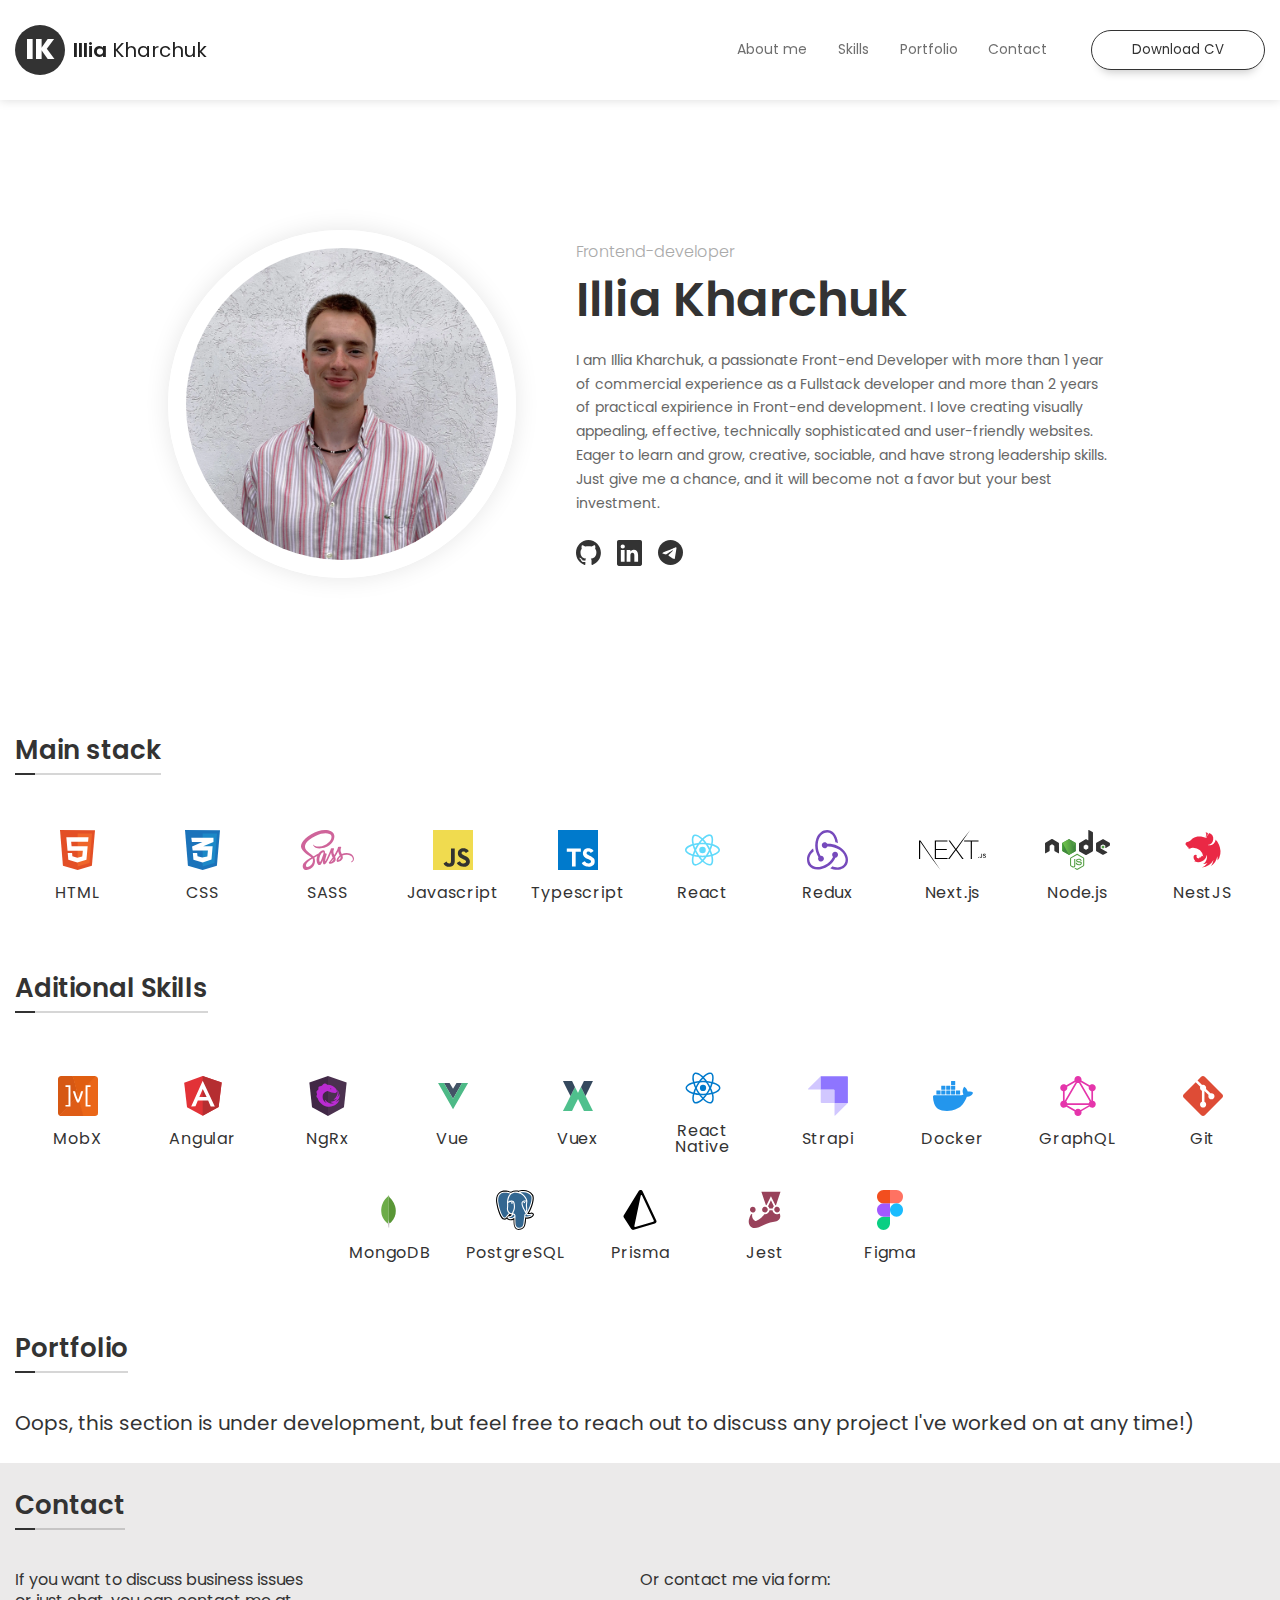
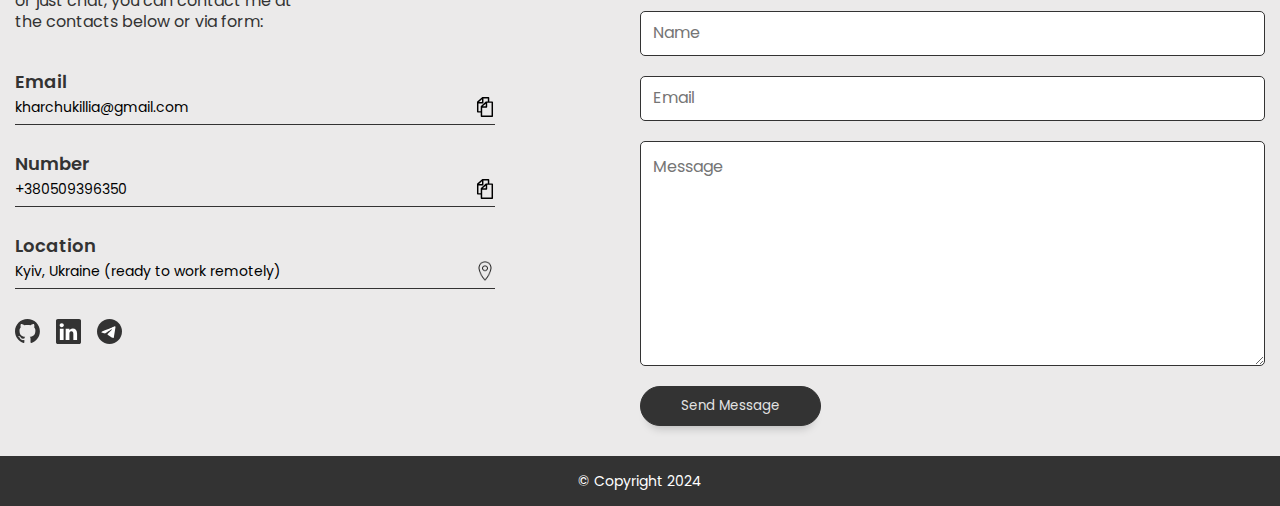
==== commit 54eb88ce: "Squashed commit of the following:" ====
--- a/index.html
+++ b/index.html
@@ -1,304 +1,663 @@
 <!DOCTYPE html>
 <html lang="en">
-<head>
-    <meta charset="UTF-8">
-    <meta http-equiv="X-UA-Compatible" content="IE=edge">
-    <meta name="viewport" content="width=device-width, initial-scale=1.0">
-    <link rel="stylesheet" href="css/style.min.css">
-	<link rel="apple-touch-icon" sizes="180x180" href="image/favicon/apple-touch-icon.png">
-	<link rel="icon" type="image/png" sizes="32x32" href="image/favicon/favicon-32x32.png">
-	<link rel="icon" type="image/png" sizes="16x16" href="image/favicon/favicon-16x16.png">
-	<link rel="manifest" href="image/favicon/site.webmanifest">
+  <head>
+    <meta charset="UTF-8" />
+    <meta http-equiv="X-UA-Compatible" content="IE=edge" />
+    <meta name="viewport" content="width=device-width, initial-scale=1.0" />
+    <link rel="stylesheet" href="css/style.min.css" />
+    <link
+      rel="apple-touch-icon"
+      sizes="180x180"
+      href="image/favicon/apple-touch-icon.png"
+    />
+    <link
+      rel="icon"
+      type="image/png"
+      sizes="32x32"
+      href="image/favicon/favicon-32x32.png"
+    />
+    <link
+      rel="icon"
+      type="image/png"
+      sizes="16x16"
+      href="image/favicon/favicon-16x16.png"
+    />
+    <link rel="manifest" href="image/favicon/site.webmanifest" />
     <title>Illia Kharchuk</title>
-</head>
-<body>
+  </head>
+  <body>
     <div class="wrapper">
-        <header class="header">
-			<div class="header__container">
-				<a href="#" class="header__title">
-					<div class="header__title-img">IK</div>
-					<div class="header__title-text">
-						<span class="header__title-name">Illia</span> Kharchuk
-					</div>
-				</a>
-				<nav class="header__navbar">
-					<div class="header__menu-body">
-						<ul class="header__list">
-							<li onclick="onHeaderLinkClick(event, 'about')" class="header__link">About me</li>
-							<li onclick="onHeaderLinkClick(event, 'skills')" class="header__link">Skills</li>
-							<li onclick="onHeaderLinkClick(event, 'portfolio')" class="header__link">Portfolio</li>
-							<li onclick="onHeaderLinkClick(event, 'contact')" class="header__link">Contact</li>
-						</ul>
-					</div>
-					<button onclick="downloadCV()" class="button">Download CV</button>
-					<div class="header__burger" onclick="onMenuBurgerClick()">
-						<div></div>
-						<div></div>
-						<div></div>
-					</div>
-				</nav>
-			</div>
-        </header>
-        <main class="main">
-			<section id="about" class="about">
-				<div class="about__container">
-					<div class="about__body">		
-						<div class="about__img-container">
-							<picture>
-								<source srcset="image/photo/me_med.webp" type="image/webp"/>
-								<img src="image/photo/me.jpg" class="about__img">
-							</picture>
-						</div>
-						
-						<div class="about__text">
-							<div class="about__position">Frontend-developer</div>
-							<div class="about__name">Illia Kharchuk</div>
-							<div class="about__description">I am Illia Kharchuk, a passionate Frontend Developer and a final-year computer science student with about 1 year of
-							practical experience in Front-end development. I love creating visually appealing, technically sophisticated, and
-							user-friendly websites. Eager to learn and grow, creative, sociable, and have strong leadership skills. Just give me a
-							chance, and it will become not a favor but your best investment.</div>
-							<div class="contact-icons">
-								<a target="_blank" href="https://github.com/Dizeus"><img src="image/contact-icons/github.svg" alt="Github"></a>
-								<a target="_blank" href="https://www.linkedin.com/in/illia-kharchuk-0b8a17283"><img	src="image/contact-icons/linkedin.svg" alt="Linkedin"></a>
-								<a target="_blank" href="https://t.me/zeseleon"><img src="image/contact-icons/telegram.svg" alt="Telegram"></a>
-							</div>
-							
-						</div>
-					</div>
-				</div>	
-			</section>
-			<section id="skills" class="skills">
-				<div class="skills__container">
-					<div class="title">Skills</div>	
-					<ul class="skills__list">
-						<li class="skills__item">
-							<img src="image/skills-icons/html.svg" alt="HTML">
-							<div class="skills__item-text">HTML</div>
-						</li>
-						<li class="skills__item">
-							<img src="image/skills-icons/css.svg" alt="CSS">
-							<div class="skills__item-text">CSS</div>
-						</li>
-						<li class="skills__item">
-							<img src="image/skills-icons/javascript.svg" alt="Javascript">
-							<div class="skills__item-text">Javascript</div>
-						</li>
-						<li class="skills__item">
-							<img src="image/skills-icons/typescript.svg" alt="Typescript">
-							<div class="skills__item-text">Typescript</div>
-						</li>
-						<li class="skills__item">
-							<img src="image/skills-icons/nodejs.svg" alt="Node.js">
-							<div class="skills__item-text">Node.js</div>
-						</li>
-						<li class="skills__item">
-							<img src="image/skills-icons/react.svg" alt="React">
-							<div class="skills__item-text">React</div>
-						</li>
-						<li class="skills__item">
-							<img src="image/skills-icons/redux.svg" alt="Redux">
-							<div class="skills__item-text">Redux</div>
-						</li>
-						<li class="skills__item">
-							<img src="image/skills-icons/sass.svg" alt="SASS">
-							<div class="skills__item-text">SASS</div>
-						</li>
-						<li class="skills__item">
-							<img src="image/skills-icons/git.svg" alt="Git">
-							<div class="skills__item-text">Git</div>
-						</li>
-						<li class="skills__item">
-							<img src="image/skills-icons/nextjs.svg" alt="Next.js">
-							<div class="skills__item-text">Next.js</div>
-						</li>
-						<li class="skills__item">
-							<img src="image/skills-icons/mongodb.svg" alt="MongoDB">
-							<div class="skills__item-text">MongoDB</div>
-						</li>
-						<li class="skills__item">
-							<img src="image/skills-icons/postgresql.svg" alt="PostgreSQL">
-							<div class="skills__item-text">PostgreSQL</div>
-						</li>
-						<li class="skills__item jest">
-							<img src="image/skills-icons/jest.svg" alt="Jest">
-							<div class="skills__item-text">Jest</div>
-						</li>
-						<li class="skills__item">
-							<img src="image/skills-icons/python.svg" alt="Python">
-							<div class="skills__item-text">Python</div>
-						</li>
-						<li class="skills__item">
-							<img src="image/skills-icons/c++.svg" alt="C++">
-							<div class="skills__item-text">C++</div>
-						</li>
-						<li class="skills__item">
-							<img src="image/skills-icons/java.svg" alt="Java">
-							<div class="skills__item-text">Java</div>
-						</li>
-					
-					</ul>
-				</div>
-			</section>
-			<section id="portfolio" class="portfolio">
-				<div class="portfolio__container">
-					<div class="title">Portfolio</div>
-					<div class="portfolio__projects">
-						<div class="portfolio__item">
-							<div class="portfolio__item-img">				
-									<picture>
-										<source srcset="image/portfolio/petspaw.webp">
-										<img src="image/portfolio/petspaw.png" alt="project image">
-									</picture>
-							</div>
-							<div class="portfolio__item-text">
-									<div class="portfolio__item-title">Petspaw🐾</div>
-									<div class="portfolio__item-description">A cat lover's website where you can vote for your favorite cats and discover the beauty of different breeds</div>
-									<ul class="portfolio__item-technologies">
-										<li>React</li>
-										<li>Next.js</li>
-										<li>Typescript</li>
-										<li>SCSS</li>
-									</ul>
-									<div class="portfolio__item-buttons">
-										<a target="_blank" href="https://petspaw-pearl.vercel.app/" class="button">View Live</a>
-										<a target="_blank" href="https://github.com/Dizeus/petspaw" class="button">Github</a>
-									</div>
-							</div>	
-						</div>
-						<div class="portfolio__item">
-							<div class="portfolio__item-img">
-								<picture>
-									<source srcset="image/portfolio/Corona.webp">
-									<img src="image/portfolio/Corona.png" alt="Goglosser project">
-								</picture>
-							</div>
-							<div class="portfolio__item-text">
-								<div class="portfolio__item-title">GoCorona 🦠</div>
-								<div class="portfolio__item-description">Lending responsive crossbrowser page</div>
-								<ul class="portfolio__item-technologies">
-									<li>SASS</li>
-									<li>JS</li>
-									<li>HTML</li>
-								</ul>
-								<div class="portfolio__item-buttons">
-									<a target="_blank" href="https://dizeus.github.io/goglosser/" class="button">View Live</a>
-									<a target="_blank" href="https://github.com/Dizeus/goglosser" class="button">Github</a>
-								</div>
-							</div>
-						</div>
-						<div class="portfolio__item">
-							<div class="portfolio__item-img">
-								<picture>
-									<source srcset="image/portfolio/supes.png">
-									<img src="image/portfolio/supes.png" alt="supes project">
-								</picture>
-							</div>
-							<div class="portfolio__item-text">
-								<div class="portfolio__item-title">Supes🦸‍♂️</div>
-								<div class="portfolio__item-description">Fullstack Superheroes project</div>
-								<ul class="portfolio__item-technologies">
-									<li>PostgreSQL</li>
-									<li>ExpressJS</li>
-									<li>React</li>
-									<li>NodeJS</li>
-									<li>Redux Toolkit</li>
-									<li>Typescript</li>
-									<li>Jest</li>
-								</ul>
-								<div class="portfolio__item-buttons">
-									<a target="_blank" href="https://supes-d29e698dde6a.herokuapp.com/" class="button">View Live</a>
-									<a target="_blank" href="https://github.com/Dizeus/supes" class="button">Github</a>
-								</div>
-							</div>
-						</div>
-						<div class="portfolio__item">
-							<div class="portfolio__item-img">
-								<picture>
-									<!--<source srcset="image/portfolio/nets.webp">-->
-									<img src="image/portfolio/nets.jpg" alt="supes project">
-								</picture>
-							</div>
-							<div class="portfolio__item-text">
-								<div class="portfolio__item-title">Nets🕸️</div>
-								<div class="portfolio__item-description">Social Network Fullstack MERN project</div>
-								<ul class="portfolio__item-technologies">
-									<li>MongoDB</li>
-									<li>ExpressJS</li>
-									<li>React</li>
-									<li>NodeJS</li>
-								</ul>
-								<div class="portfolio__item-buttons">
-									<a target="_blank" href="https://nets-5f677e5c8f82.herokuapp.com/" class="button">View Live</a>
-									<a target="_blank" href="https://github.com/Dizeus/nets" class="button">Github</a>
-								</div>
-							</div>
-						</div>
-					</div>
-				</div>
-			</section>
-			<section id="contact" class="contact">
-				<div class="contact__container">
-					<div class="title">Contact</div>
-					<div class="contact__body">
-						<div class="contact__data">						
-								<div class="contact__talk">If you want to discuss business issues or just chat, you can contact me at the contacts below or via form:</div>
+      <header class="header">
+        <div class="header__container">
+          <a href="#" class="header__title">
+            <div class="header__title-img">IK</div>
+            <div class="header__title-text">
+              <span class="header__title-name">Illia</span> Kharchuk
+            </div>
+          </a>
+          <nav class="header__navbar">
+            <div class="header__menu-body">
+              <ul class="header__list">
+                <li
+                  onclick="onHeaderLinkClick(event, 'about')"
+                  class="header__link"
+                >
+                  About me
+                </li>
+                <li
+                  onclick="onHeaderLinkClick(event, 'skills')"
+                  class="header__link"
+                >
+                  Skills
+                </li>
+                <li
+                  onclick="onHeaderLinkClick(event, 'portfolio')"
+                  class="header__link"
+                >
+                  Portfolio
+                </li>
+                <li
+                  onclick="onHeaderLinkClick(event, 'contact')"
+                  class="header__link"
+                >
+                  Contact
+                </li>
+              </ul>
+            </div>
+            <button onclick="downloadCV()" class="button">Download CV</button>
+            <div class="header__burger" onclick="onMenuBurgerClick()">
+              <div></div>
+              <div></div>
+              <div></div>
+            </div>
+          </nav>
+        </div>
+      </header>
+      <main class="main">
+        <section id="about" class="about">
+          <div class="about__container">
+            <div class="about__body">
+              <div class="about__img-container">
+                <picture>
+                  <source srcset="image/photo/me_med.webp" type="image/webp" />
+                  <img src="image/photo/me.jpg" class="about__img" />
+                </picture>
+              </div>
 
-								<div class="contact__contacts">
+              <div class="about__text">
+                <div class="about__position">Frontend-developer</div>
+                <div class="about__name">Illia Kharchuk</div>
+                <div class="about__description">
+                  I am Illia Kharchuk, a passionate Front-end Developer with
+                  more than 1 year of commercial experience as a Fullstack
+                  developer and more than 2 years of practical expirience in
+                  Front-end development. I love creating visually appealing,
+                  effective, technically sophisticated and user-friendly
+                  websites. Eager to learn and grow, creative, sociable, and
+                  have strong leadership skills. Just give me a chance, and it
+                  will become not a favor but your best investment.
+                </div>
+                <div class="contact-icons">
+                  <a target="_blank" href="https://github.com/Dizeus"
+                    ><img src="image/contact-icons/github.svg" alt="Github"
+                  /></a>
+                  <a
+                    target="_blank"
+                    href="https://www.linkedin.com/in/illia-kharchuk-0b8a17283"
+                    ><img src="image/contact-icons/linkedin.svg" alt="Linkedin"
+                  /></a>
+                  <a target="_blank" href="https://t.me/zeseleon"
+                    ><img src="image/contact-icons/telegram.svg" alt="Telegram"
+                  /></a>
+                </div>
+              </div>
+            </div>
+          </div>
+        </section>
+        <section id="skills" class="skills">
+          <div class="skills__container">
+            <div class="title">Main stack</div>
+            <ul class="skills__list">
+              <li class="skills__item">
+                <img src="image/skills-icons/html.svg" alt="HTML" />
+                <div class="skills__item-text">HTML</div>
+              </li>
+              <li class="skills__item">
+                <img src="image/skills-icons/css.svg" alt="CSS" />
+                <div class="skills__item-text">CSS</div>
+              </li>
+               <li class="skills__item">
+                <img src="image/skills-icons/sass.svg" alt="SASS" />
+                <div class="skills__item-text">SASS</div>
+              </li>
+              <li class="skills__item">
+                <img src="image/skills-icons/javascript.svg" alt="Javascript" />
+                <div class="skills__item-text">Javascript</div>
+              </li>
+              <li class="skills__item">
+                <img src="image/skills-icons/typescript.svg" alt="Typescript" />
+                <div class="skills__item-text">Typescript</div>
+              </li>
+              <li class="skills__item">
+                <img src="image/skills-icons/react.svg" alt="React" />
+                <div class="skills__item-text">React</div>
+              </li>
+              <li class="skills__item">
+                <img src="image/skills-icons/redux.svg" alt="Redux" />
+                <div class="skills__item-text">Redux</div>
+              </li>
+              <li class="skills__item">
+                <img src="image/skills-icons/nextjs.svg" alt="Next.js" />
+                <div class="skills__item-text">Next.js</div>
+              </li>
+              <li class="skills__item">
+                <img src="image/skills-icons/nodejs.svg" alt="Node.js" />
+                <div class="skills__item-text">Node.js</div>
+              </li>
+              <li class="skills__item">
+                <img src="image/skills-icons/nestjs.svg" alt="NestJS" />
+                <div class="skills__item-text">NestJS</div>
+              </li>
+            </ul>
+          </div>
+        </section>
+        <section id="skills" class="skills">
+          <div class="skills__container">
+            <div class="title">Aditional Skills</div>
+            <ul class="skills__list">
+              <li class="skills__item">
+                <img src="image/skills-icons/mobx.svg" alt="MobX" />
+                <div class="skills__item-text">MobX</div>
+              </li>
+              <li class="skills__item">
+                <img src="image/skills-icons/angular.svg" alt="Angular" />
+                <div class="skills__item-text">Angular</div>
+              </li>
+              <li class="skills__item">
+                <img src="image/skills-icons/ngrx.svg" alt="NgRx" />
+                <div class="skills__item-text">NgRx</div>
+              </li>
+              <li class="skills__item">
+                <img src="image/skills-icons/vue.svg" alt="Vue" />
+                <div class="skills__item-text">Vue</div>
+              </li>
+              <li class="skills__item">
+                <img src="image/skills-icons/vuex.svg" alt="Vuex" />
+                <div class="skills__item-text">Vuex</div>
+              </li>
+              <li class="skills__item">
+                <img src="image/skills-icons/react-native.svg" alt="React Native" />
+                <div class="skills__item-text">React Native</div>
+              </li>
+               <li class="skills__item">
+                <img src="image/skills-icons/strapi.svg" alt="Strapi" />
+                <div class="skills__item-text">Strapi</div>
+              </li>
+              <li class="skills__item">
+                <img src="image/skills-icons/docker.svg" alt="Docker" />
+                <div class="skills__item-text">Docker</div>
+              </li>
+               <li class="skills__item">
+                <img src="image/skills-icons/graphql.svg" alt="GraphQL" />
+                <div class="skills__item-text">GraphQL</div>
+              </li>
+              <li class="skills__item">
+                <img src="image/skills-icons/git.svg" alt="Git" />
+                <div class="skills__item-text">Git</div>
+              </li>
+              <li class="skills__item">
+                <img src="image/skills-icons/mongodb.svg" alt="MongoDB" />
+                <div class="skills__item-text">MongoDB</div>
+              </li>
+              <li class="skills__item">
+                <img src="image/skills-icons/postgresql.svg" alt="PostgreSQL" />
+                <div class="skills__item-text">PostgreSQL</div>
+              </li>
+              <li class="skills__item">
+                <img src="image/skills-icons/prisma.svg" alt="Prisma" />
+                <div class="skills__item-text">Prisma</div>
+              </li>
+              <li class="skills__item">
+                <img src="image/skills-icons/jest.svg" alt="Jest" />
+                <div class="skills__item-text">Jest</div>
+              </li>
+              <li class="skills__item">
+                <img src="image/skills-icons/figma.svg" alt="Figma" />
+                <div class="skills__item-text">Figma</div>
+              </li>
+            </ul>
+          </div>
+        </section>
+        <section id="portfolio" class="portfolio">
+          <div class="portfolio__container">
+            <div class="title">Portfolio</div>
+            <p class="oops">Oops, this section is under development, but feel free to reach out to discuss any project I've worked on at any time!)</p>
+            <!--<div class="portfolio__projects">
+              <div class="portfolio__item">
+                <div class="portfolio__item-img">
+                  <picture>
+                    <source srcset="image/portfolio/petspaw.webp" />
+                    <img
+                      src="image/portfolio/petspaw.png"
+                      alt="project image"
+                    />
+                  </picture>
+                </div>
+                <div class="portfolio__item-text">
+                  <div class="portfolio__item-title">Petspaw🐾</div>
+                  <div class="portfolio__item-description">
+                    A cat lover's website where you can vote for your favorite
+                    cats and discover the beauty of different breeds
+                  </div>
+                  <ul class="portfolio__item-technologies">
+                    <li>React</li>
+                    <li>Next.js</li>
+                    <li>Typescript</li>
+                    <li>SCSS</li>
+                  </ul>
+                  <div class="portfolio__item-buttons">
+                    <a
+                      target="_blank"
+                      href="https://petspaw-pearl.vercel.app/"
+                      class="button"
+                      >View Live</a
+                    >
+                    <a
+                      target="_blank"
+                      href="https://github.com/Dizeus/petspaw"
+                      class="button"
+                      >Github</a
+                    >
+                  </div>
+                </div>
+              </div>
+              <div class="portfolio__item">
+                <div class="portfolio__item-img">
+                  <picture>
+                    <source srcset="image/portfolio/Corona.webp" />
+                    <img
+                      src="image/portfolio/Corona.png"
+                      alt="Goglosser project"
+                    />
+                  </picture>
+                </div>
+                <div class="portfolio__item-text">
+                  <div class="portfolio__item-title">GoCorona 🦠</div>
+                  <div class="portfolio__item-description">
+                    Lending responsive crossbrowser page
+                  </div>
+                  <ul class="portfolio__item-technologies">
+                    <li>SASS</li>
+                    <li>JS</li>
+                    <li>HTML</li>
+                  </ul>
+                  <div class="portfolio__item-buttons">
+                    <a
+                      target="_blank"
+                      href="https://dizeus.github.io/goglosser/"
+                      class="button"
+                      >View Live</a
+                    >
+                    <a
+                      target="_blank"
+                      href="https://github.com/Dizeus/goglosser"
+                      class="button"
+                      >Github</a
+                    >
+                  </div>
+                </div>
+              </div>
+              <div class="portfolio__item">
+                <div class="portfolio__item-img">
+                  <picture>
+                    <source srcset="image/portfolio/supes.png" />
+                    <img src="image/portfolio/supes.png" alt="supes project" />
+                  </picture>
+                </div>
+                <div class="portfolio__item-text">
+                  <div class="portfolio__item-title">Supes🦸‍♂️</div>
+                  <div class="portfolio__item-description">
+                    Fullstack Superheroes project
+                  </div>
+                  <ul class="portfolio__item-technologies">
+                    <li>PostgreSQL</li>
+                    <li>ExpressJS</li>
+                    <li>React</li>
+                    <li>NodeJS</li>
+                    <li>Redux Toolkit</li>
+                    <li>Typescript</li>
+                    <li>Jest</li>
+                  </ul>
+                  <div class="portfolio__item-buttons">
+                    <a
+                      target="_blank"
+                      href="https://supes-d29e698dde6a.herokuapp.com/"
+                      class="button"
+                      >View Live</a
+                    >
+                    <a
+                      target="_blank"
+                      href="https://github.com/Dizeus/supes"
+                      class="button"
+                      >Github</a
+                    >
+                  </div>
+                </div>
+              </div>
+              <div class="portfolio__item">
+                <div class="portfolio__item-img">
+                  <picture>
+                    <source srcset="image/portfolio/nets.webp">
+                    <img src="image/portfolio/nets.jpg" alt="supes project" />
+                  </picture><div class="portfolio__projects">
+              <div class="portfolio__item">
+                <div class="portfolio__item-img">
+                  <picture>
+                    <source srcset="image/portfolio/petspaw.webp" />
+                    <img
+                      src="image/portfolio/petspaw.png"
+                      alt="project image"
+                    />
+                  </picture>
+                </div>
+                <div class="portfolio__item-text">
+                  <div class="portfolio__item-title">Petspaw🐾</div>
+                  <div class="portfolio__item-description">
+                    A cat lover's website where you can vote for your favorite
+                    cats and discover the beauty of different breeds
+                  </div>
+                  <ul class="portfolio__item-technologies">
+                    <li>React</li>
+                    <li>Next.js</li>
+                    <li>Typescript</li>
+                    <li>SCSS</li>
+                  </ul>
+                  <div class="portfolio__item-buttons">
+                    <a
+                      target="_blank"
+                      href="https://petspaw-pearl.vercel.app/"
+                      class="button"
+                      >View Live</a
+                    >
+                    <a
+                      target="_blank"
+                      href="https://github.com/Dizeus/petspaw"
+                      class="button"
+                      >Github</a
+                    >
+                  </div>
+                </div>
+              </div>
+              <div class="portfolio__item">
+                <div class="portfolio__item-img">
+                  <picture>
+                    <source srcset="image/portfolio/Corona.webp" />
+                    <img
+                      src="image/portfolio/Corona.png"
+                      alt="Goglosser project"
+                    />
+                  </picture>
+                </div>
+                <div class="portfolio__item-text">
+                  <div class="portfolio__item-title">GoCorona 🦠</div>
+                  <div class="portfolio__item-description">
+                    Lending responsive crossbrowser page
+                  </div>
+                  <ul class="portfolio__item-technologies">
+                    <li>SASS</li>
+                    <li>JS</li>
+                    <li>HTML</li>
+                  </ul>
+                  <div class="portfolio__item-buttons">
+                    <a
+                      target="_blank"
+                      href="https://dizeus.github.io/goglosser/"
+                      class="button"
+                      >View Live</a
+                    >
+                    <a
+                      target="_blank"
+                      href="https://github.com/Dizeus/goglosser"
+                      class="button"
+                      >Github</a
+                    >
+                  </div>
+                </div>
+              </div>
+              <div class="portfolio__item">
+                <div class="portfolio__item-img">
+                  <picture>
+                    <source srcset="image/portfolio/supes.png" />
+                    <img src="image/portfolio/supes.png" alt="supes project" />
+                  </picture>
+                </div>
+                <div class="portfolio__item-text">
+                  <div class="portfolio__item-title">Supes🦸‍♂️</div>
+                  <div class="portfolio__item-description">
+                    Fullstack Superheroes project
+                  </div>
+                  <ul class="portfolio__item-technologies">
+                    <li>PostgreSQL</li>
+                    <li>ExpressJS</li>
+                    <li>React</li>
+                    <li>NodeJS</li>
+                    <li>Redux Toolkit</li>
+                    <li>Typescript</li>
+                    <li>Jest</li>
+                  </ul>
+                  <div class="portfolio__item-buttons">
+                    <a
+                      target="_blank"
+                      href="https://supes-d29e698dde6a.herokuapp.com/"
+                      class="button"
+                      >View Live</a
+                    >
+                    <a
+                      target="_blank"
+                      href="https://github.com/Dizeus/supes"
+                      class="button"
+                      >Github</a
+                    >
+                  </div>
+                </div>
+              </div>
+              <div class="portfolio__item">
+                <div class="portfolio__item-img">
+                  <picture>
+                    <source srcset="image/portfolio/nets.webp">
+                    <img src="image/portfolio/nets.jpg" alt="supes project" />
+                  </picture>
+                </div>
+                <div class="portfolio__item-text">
+                  <div class="portfolio__item-title">Nets🕸️</div>
+                  <div class="portfolio__item-description">
+                    Social Network Fullstack MERN project
+                  </div>
+                  <ul class="portfolio__item-technologies">
+                    <li>MongoDB</li>
+                    <li>ExpressJS</li>
+                    <li>React</li>
+                    <li>NodeJS</li>
+                  </ul>
+                  <div class="portfolio__item-buttons">
+                    <a
+                      target="_blank"
+                      href="https://nets-5f677e5c8f82.herokuapp.com/"
+                      class="button"
+                      >View Live</a
+                    >
+                    <a
+                      target="_blank"
+                      href="https://github.com/Dizeus/nets"
+                      class="button"
+                      >Github</a
+                    >
+                  </div>
+                </div>
+              </div>
+            </div>
+                </div>
+                <div class="portfolio__item-text">
+                  <div class="portfolio__item-title">Nets🕸️</div>
+                  <div class="portfolio__item-description">
+                    Social Network Fullstack MERN project
+                  </div>
+                  <ul class="portfolio__item-technologies">
+                    <li>MongoDB</li>
+                    <li>ExpressJS</li>
+                    <li>React</li>
+                    <li>NodeJS</li>
+                  </ul>
+                  <div class="portfolio__item-buttons">
+                    <a
+                      target="_blank"
+                      href="https://nets-5f677e5c8f82.herokuapp.com/"
+                      class="button"
+                      >View Live</a
+                    >
+                    <a
+                      target="_blank"
+                      href="https://github.com/Dizeus/nets"
+                      class="button"
+                      >Github</a
+                    >
+                  </div>
+                </div>
+              </div>
+            </div>-->
+          </div>
+        </section>
+        <section id="contact" class="contact">
+          <div class="contact__container">
+            <div class="title">Contact</div>
+            <div class="contact__body">
+              <div class="contact__data">
+                <div class="contact__talk">
+                  If you want to discuss business issues or just chat, you can
+                  contact me at the contacts below or via form:
+                </div>
 
-									<div class="contact__header">
-										Email
-										<div class="contact__copytext">
-											<input type="text" class="contact__info" value="kharchukillia@gmail.com" readonly>
-											<button class="contact__copy-button" onclick='onCopyInfo(0)'><img src="image/contact-icons/copy.svg"
-													alt="copy"></button>
-										</div>
-									</div>
-									
-									<div class="contact__header">
-										Number
-										<div class="contact__copytext">
-											<input type="text" class="contact__info" value="+380675407242" readonly>
-											<button class="contact__copy-button" onclick='onCopyInfo(1)'><img src="image/contact-icons/copy.svg"
-													alt="copy"></button>
-										</div>
-									</div>
-									
-									<div class="contact__header">
-										Location
-										<div class="contact__copytext">
-											<input type="text" class="contact__info" value="Khmelnytskyi / Kyiv, Ukraine (ready to relocate / work remotely)"
-												readonly>
-											<a target="_blank" href="https://goo.gl/maps/sFJwPD2QxmmhbKz97"><img class="contact__copy-img"
-													src="image/contact-icons/location.png" alt="copy"></a>
-										</div>
-									</div>
-									
-									<div class="  contact-icons">
-										<a target="_blank" href="https://github.com/Dizeus"><img src="image/contact-icons/github.svg" alt="Github"></a>
-										<a target="_blank" href="https://www.linkedin.com/in/illia-kharchuk-0b8a17283"><img src="image/contact-icons/linkedin.svg" alt="Linkedin"></a>
-										<a target="_blank" href="https://t.me/zeseleon"><img src="image/contact-icons/telegram.svg" alt="Telegram"></a>
-									</div>
-								</div>
-						</div>
-						<form action="https://formsubmit.co/5721c5c067fd73c95543af7337992a3f" method="POST" class="contact__form">
-							<div class="contact__talk">Or contact me via form:</div>
-							<input class="contact__form-input" type="text" name="name" placeholder="Name">
-							<input type="hidden" name="_next" value="https://dizeus.github.io/resume/">
-							<input class="contact__form-input" type="email" name="email" placeholder="Email">
-							<textarea class="contact__form-input" name="message" id="message" cols="30" rows="10" placeholder="Message"></textarea>
-							<button class="contact__form-button button" type="submit">Send Message</button>
-						</form>
-					</div>
-				</div>
-				
-			</section>
-        </main>
-        <footer id="footer" class="footer">
-			<div class="footer__container">
-				<div class="footer__copyright">&copy Copyright 2023</div>	
-			</div>
-        </footer>
+                <div class="contact__contacts">
+                  <div class="contact__header">
+                    Email
+                    <div class="contact__copytext">
+                      <input
+                        type="text"
+                        class="contact__info"
+                        value="kharchukillia@gmail.com"
+                        readonly
+                      />
+                      <button
+                        class="contact__copy-button"
+                        onclick="onCopyInfo(0)"
+                      >
+                        <img src="image/contact-icons/copy.svg" alt="copy" />
+                      </button>
+                    </div>
+                  </div>
+
+                  <div class="contact__header">
+                    Number
+                    <div class="contact__copytext">
+                      <input
+                        type="text"
+                        class="contact__info"
+                        value="+380509396350"
+                        readonly
+                      />
+                      <button
+                        class="contact__copy-button"
+                        onclick="onCopyInfo(1)"
+                      >
+                        <img src="image/contact-icons/copy.svg" alt="copy" />
+                      </button>
+                    </div>
+                  </div>
+
+                  <div class="contact__header">
+                    Location
+                    <div class="contact__copytext">
+                      <input
+                        type="text"
+                        class="contact__info"
+                        value="Kyiv, Ukraine (ready to work remotely)"
+                        readonly
+                      />
+                      <a
+                        target="_blank"
+                        href="https://maps.app.goo.gl/xbEEfGokz4vRqm6G9"
+                        ><img
+                          class="contact__copy-img"
+                          src="image/contact-icons/location.png"
+                          alt="copy"
+                      /></a>
+                    </div>
+                  </div>
+
+                  <div class="contact-icons">
+                    <a target="_blank" href="https://github.com/Dizeus"
+                      ><img src="image/contact-icons/github.svg" alt="Github"
+                    /></a>
+                    <a
+                      target="_blank"
+                      href="https://www.linkedin.com/in/illia-kharchuk-0b8a17283"
+                      ><img
+                        src="image/contact-icons/linkedin.svg"
+                        alt="Linkedin"
+                    /></a>
+                    <a target="_blank" href="https://t.me/zeseleon"
+                      ><img
+                        src="image/contact-icons/telegram.svg"
+                        alt="Telegram"
+                    /></a>
+                  </div>
+                </div>
+              </div>
+              <form
+                action="https://formsubmit.co/5721c5c067fd73c95543af7337992a3f"
+                method="POST"
+                class="contact__form"
+              >
+                <div class="contact__talk">Or contact me via form:</div>
+                <input
+                  class="contact__form-input"
+                  type="text"
+                  name="name"
+                  placeholder="Name"
+                />
+                <input
+                  type="hidden"
+                  name="_next"
+                  value="https://dizeus.github.io/resume/"
+                />
+                <input
+                  class="contact__form-input"
+                  type="email"
+                  name="email"
+                  placeholder="Email"
+                />
+                <textarea
+                  class="contact__form-input"
+                  name="message"
+                  id="message"
+                  cols="30"
+                  rows="10"
+                  placeholder="Message"
+                ></textarea>
+                <button class="contact__form-button button" type="submit">
+                  Send Message
+                </button>
+              </form>
+            </div>
+          </div>
+        </section>
+      </main>
+      <footer id="footer" class="footer">
+        <div class="footer__container">
+          <div class="footer__copyright">&copy Copyright 2024</div>
+        </div>
+      </footer>
     </div>
     <script src="js/script.js"></script>
-</body>
-</html>+  </body>
+</html>
--- a/css/style.min.css
+++ b/css/style.min.css
@@ -1 +1 @@
-@import"https://fonts.googleapis.com/css2?family=Poppins:ital,wght@0,300;0,400;0,500;0,600;0,800;1,400&display=swap";*{padding:0;margin:0;border:0}*,*:before,*:after{-moz-box-sizing:border-box;-webkit-box-sizing:border-box;box-sizing:border-box}:focus,:active{outline:none}a:focus,a:active{outline:none}nav,footer,header,aside{display:block}html,body{height:100%;width:100%;font-size:100%;line-height:1;font-size:14px;-ms-text-size-adjust:100%;-moz-text-size-adjust:100%;-webkit-text-size-adjust:100%}input,button,textarea{font-family:inherit}input::-ms-clear{display:none}button{cursor:pointer}button::-moz-focus-inner{padding:0;border:0}a,a:visited{text-decoration:none;color:inherit}a:hover{text-decoration:none}ul li{list-style:none}img{vertical-align:top}h1,h2,h3,h4,h5,h6{font-size:inherit;font-weight:inherit}.wrapper{display:flex;flex-direction:column;min-height:100vh}body{font-family:"Poppins",sans-serif;color:#333;font-size:16px}html{scroll-behavior:smooth}.header{width:100%;height:100px;top:0;left:0;background:#fff;position:fixed;box-shadow:0 0 10px 0 rgba(0,0,0,.15);z-index:10}.header__container{height:100%;display:flex;justify-content:space-between;align-items:center}.header__title{display:flex;column-gap:8px;align-items:center}.header__title-img{width:50px;height:50px;border-radius:50%;background:#333;color:#fff;font-size:28px;font-weight:800;display:flex;align-items:center;justify-content:center}@media(max-width: 767.98px){.header__title-img{width:30px;height:30px;font-size:18px}}.header__title-text{color:#222;font-size:20px;line-height:2.5}@media(max-width: 767.98px){.header__title-text{font-size:16px}}@media(max-width: 375.98px){.header__title-text{display:none}}.header__title-name{font-weight:600}.header__navbar{display:flex;column-gap:3.4vw;align-items:center}@media(max-width: 768px){.header__menu-body{display:flex;position:absolute;top:0;right:-100%;min-height:100vh;width:60%;background-color:rgba(0,0,0,.9);transition:all .2s ease 0s}}.header__menu-body.active{right:0}.header__list{display:flex;column-gap:2.4vw}@media(max-width: 768px){.header__list{flex-direction:column;align-items:flex-start;padding:90px 0 0 30px;gap:0;height:100%;width:100%;overflow:auto}}.header__link{font-size:14px;line-height:3.2;text-align:center;cursor:pointer;opacity:.7}.header__link:hover{opacity:1}.header__link:hover::after{width:100%}.header__link::after{content:"";display:block;width:0;height:2px;background:#333;transition:all .3s ease 0s}@media(max-width: 767.98px){.header__link{opacity:1;color:#e3e3e3;font-size:30px;line-height:70px;text-align:left}.header__link::after{content:"";width:200px;background:#e3e3e3}}.header__link_active{opacity:1}.header__link_active::after{width:100%}.header__burger{display:none}@media(max-width: 768px){.header__burger{display:block;width:30px;height:22px;position:relative;z-index:5;cursor:pointer}.header__burger div{position:absolute;top:calc(50% - 1px);left:0;width:100%;height:2px;background-color:#333;transition:all .2s;border-radius:10%}.header__burger div:first-child{top:0}.header__burger div:last-child{top:auto;bottom:0}.header__burger.active div{background-color:#e3e3e3;transform:scale(0)}.header__burger.active div:first-child{transform:rotate(-45deg);top:calc(50% - 1px)}.header__burger.active div:last-child{transform:rotate(45deg);bottom:calc(50% - 1px)}}@media(max-width: 768px){.header{height:90px}}.about{padding:30px 0}.about__body{display:flex;flex-direction:row;align-items:center;max-width:1024px;padding:0 40px;column-gap:30px;margin:100px auto}@media(max-width: 767.98px){.about__body{text-align:center;padding:0 30px;flex-direction:column;margin:30px auto;row-gap:30px}}.about__img-container{border-radius:50%;border:18px solid #fff;overflow:hidden;-webkit-box-shadow:0 0 25px 0 rgba(0,0,0,.1);-moz-box-shadow:0 0 25px 0 rgba(0,0,0,.1);box-shadow:0 0 25px 0 rgba(0,0,0,.1);width:100%;height:100%}@media(max-width: 767.98px){.about__img-container{width:70%;height:70%;margin:0 auto}}.about__img{width:100%;height:100%;object-fit:cover}.about__text{flex:1 0 60%;display:flex;flex-direction:column;padding:0 0 0 2.4vw}@media(max-width: 767.98px){.about__text{align-items:center}}.about__position{color:#aaa;font-size:16px;font-weight:300;line-height:1.2;margin-bottom:10px}.about__name{font-size:48px;font-weight:600;line-height:1.2;margin-bottom:20px}@media(max-width: 767.98px){.about__name{font-size:36px}}.about__description{color:#666;font-size:14px;line-height:1.7;margin-bottom:25px}.skills{padding:30px 0}.skills__list{display:flex;align-items:center;justify-content:center;flex-wrap:wrap;gap:5px;margin:0 auto}.skills__item{width:120px;display:flex;flex-direction:column;align-items:center;justify-content:space-around;text-align:center;padding:15px;transition:all .1s ease 0s;border-radius:10px}.skills__item:hover{transform:scale(1.1);-webkit-box-shadow:0 0 25px 0 rgba(0,0,0,.1);-moz-box-shadow:0 0 25px 0 rgba(0,0,0,.1);box-shadow:0 0 25px 0 rgba(0,0,0,.1)}.skills__item img{height:40px}@media(max-width: 768px){.skills__item{width:90px}.skills__item img{height:30px}}.skills__item-text{padding:15px 0 0 0;font-size:16px;letter-spacing:.8px}@media(max-width: 768px){.skills__item-text{font-size:14px}}.portfolio{padding:30px 0}.portfolio__projects{display:flex;flex-direction:column;align-items:center;justify-content:center;row-gap:30px;margin:0 auto;width:100%}.portfolio__item{display:flex;border-radius:20px;background:#ebeaea;transition:all .3s ease 0s;padding:20px;column-gap:20px;box-shadow:0 0 10px rgba(0,0,0,.3)}.portfolio__item:nth-child(even){flex-direction:row-reverse}@media(max-width: 768px){.portfolio__item{flex-direction:column}}.portfolio__item-img{height:400px;flex:1 1 60%}.portfolio__item-img img{box-shadow:0 0 10px rgba(0,0,0,.1);border-radius:20px;width:100%;height:100%;object-fit:cover}.portfolio__item-text{align-self:center;flex:0 1 40%;padding:10px 0;display:flex;flex-direction:column;row-gap:10px;text-align:center}.portfolio__item-title{font-size:30px;font-weight:600;margin-bottom:10px}.portfolio__item-description{font-size:18px;font-weight:500;max-width:70%;margin:0 auto;margin-bottom:10px;color:#818181}.portfolio__item-technologies{display:flex;gap:10px;justify-content:center;margin-bottom:20px;flex-wrap:wrap}.portfolio__item-technologies li{box-shadow:0 0 10px rgba(0,0,0,.1);padding:10px;background-color:#fff;font-weight:500}.portfolio__item-buttons{display:flex;justify-content:center;gap:10px}.portfolio__item-buttons a{display:flex;justify-content:center;align-items:center}.contact{background:#ebeaea;padding:30px 0}.contact__body{display:flex;justify-content:space-between;column-gap:40px}@media(max-width: 768px){.contact__body{flex-direction:column}}.contact__data{flex:0 1 480px}.contact__contacts{padding:40px 0 0 0;height:80%;display:flex;flex-direction:column;row-gap:30px}.contact__talk{font-size:16px;max-width:300px;line-height:1.3}.contact__header{font-size:18px;font-weight:600;color:#333}.contact__copytext{display:flex;justify-content:space-between;line-height:19.2px;padding:6px 0px;border-bottom:1.5px solid #333}.contact__info{background-color:#ebeaea;font-size:14px;width:100%}.contact__copy-button{background-color:#ebeaea}.contact__copy-img{width:20px}.contact__form{display:flex;flex-direction:column;row-gap:20px;flex:0 1 50%}.contact__form-input{padding:11.5px 11.5px 11.5px 11.5px;border-radius:5px;border:1px solid #333;background:#fff}.contact__form-input::placeholder{color:#757575;font-size:16px}form>.contact__form-button{background:#333;color:#e3e3e3;align-self:flex-start}form>.contact__form-button:hover{background:#fff;color:#333}.main{flex:1 1 auto;padding:100px 0 0 0}.footer{background-color:#333;color:#fff}.footer__container{height:50px;display:flex;align-items:center;justify-content:center;font-size:14px;text-align:center}[class*=__container]{max-width:1280px;margin:0 auto;padding-right:15px;padding-left:15px}.contact-icons{display:flex;column-gap:16px}.contact-icons img{width:25px}.button{height:40px;color:#333;padding:0px 40px;border-radius:30px;border:1px solid #333;background:#fff;box-shadow:0px 10px 10px -8px rgba(0,0,0,.22);transition:all .3s ease 0s}.button:hover{background:#333;color:#fff}@media(max-width: 575.98px){.button{padding:0px 25px}}.title{color:#333;font-size:26px;font-weight:600;line-height:25.2px;margin-bottom:40px;position:relative;display:inline-block}.title::after{content:"";margin:10px 0 0 0;width:100%;opacity:.2;height:2px;display:block;background-color:#333}.title::before{content:"";width:20px;height:2px;top:35px;display:block;background-color:#333;position:absolute}@media(max-width: 767.98px){.lock{overflow:hidden}}+@import"https://fonts.googleapis.com/css2?family=Poppins:ital,wght@0,300;0,400;0,500;0,600;0,800;1,400&display=swap";*{padding:0;margin:0;border:0}*,*:before,*:after{-moz-box-sizing:border-box;-webkit-box-sizing:border-box;box-sizing:border-box}:focus,:active{outline:none}a:focus,a:active{outline:none}nav,footer,header,aside{display:block}html,body{height:100%;width:100%;font-size:100%;line-height:1;font-size:14px;-ms-text-size-adjust:100%;-moz-text-size-adjust:100%;-webkit-text-size-adjust:100%}input,button,textarea{font-family:inherit}input::-ms-clear{display:none}button{cursor:pointer}button::-moz-focus-inner{padding:0;border:0}a,a:visited{text-decoration:none;color:inherit}a:hover{text-decoration:none}ul li{list-style:none}img{vertical-align:top}h1,h2,h3,h4,h5,h6{font-size:inherit;font-weight:inherit}.wrapper{display:flex;flex-direction:column;min-height:100vh}body{font-family:"Poppins",sans-serif;color:#333;font-size:16px}html{scroll-behavior:smooth}.header{width:100%;height:100px;top:0;left:0;background:#fff;position:fixed;box-shadow:0 0 10px 0 rgba(0,0,0,.15);z-index:10}.header__container{height:100%;display:flex;justify-content:space-between;align-items:center}.header__title{display:flex;column-gap:8px;align-items:center}.header__title-img{width:50px;height:50px;border-radius:50%;background:#333;color:#fff;font-size:28px;font-weight:800;display:flex;align-items:center;justify-content:center}@media(max-width: 767.98px){.header__title-img{width:30px;height:30px;font-size:18px}}.header__title-text{color:#222;font-size:20px;line-height:2.5}@media(max-width: 767.98px){.header__title-text{font-size:16px}}@media(max-width: 375.98px){.header__title-text{display:none}}.header__title-name{font-weight:600}.header__navbar{display:flex;column-gap:3.4vw;align-items:center}@media(max-width: 768px){.header__menu-body{display:flex;position:absolute;top:0;right:-100%;min-height:100vh;width:60%;background-color:rgba(0,0,0,.9);transition:all .2s ease 0s}}.header__menu-body.active{right:0}.header__list{display:flex;column-gap:2.4vw}@media(max-width: 768px){.header__list{flex-direction:column;align-items:flex-start;padding:90px 0 0 30px;gap:0;height:100%;width:100%;overflow:auto}}.header__link{font-size:14px;line-height:3.2;text-align:center;cursor:pointer;opacity:.7}.header__link:hover{opacity:1}.header__link:hover::after{width:100%}.header__link::after{content:"";display:block;width:0;height:2px;background:#333;transition:all .3s ease 0s}@media(max-width: 767.98px){.header__link{opacity:1;color:#e3e3e3;font-size:30px;line-height:70px;text-align:left}.header__link::after{content:"";width:200px;background:#e3e3e3}}.header__link_active{opacity:1}.header__link_active::after{width:100%}.header__burger{display:none}@media(max-width: 768px){.header__burger{display:block;width:30px;height:22px;position:relative;z-index:5;cursor:pointer}.header__burger div{position:absolute;top:calc(50% - 1px);left:0;width:100%;height:2px;background-color:#333;transition:all .2s;border-radius:10%}.header__burger div:first-child{top:0}.header__burger div:last-child{top:auto;bottom:0}.header__burger.active div{background-color:#e3e3e3;transform:scale(0)}.header__burger.active div:first-child{transform:rotate(-45deg);top:calc(50% - 1px)}.header__burger.active div:last-child{transform:rotate(45deg);bottom:calc(50% - 1px)}}@media(max-width: 768px){.header{height:90px}}.about{padding:30px 0}.about__body{display:flex;flex-direction:row;align-items:center;max-width:1024px;padding:0 40px;column-gap:30px;margin:100px auto}@media(max-width: 767.98px){.about__body{text-align:center;padding:0 30px;flex-direction:column;margin:30px auto;row-gap:30px}}.about__img-container{border-radius:50%;border:18px solid #fff;overflow:hidden;-webkit-box-shadow:0 0 25px 0 rgba(0,0,0,.1);-moz-box-shadow:0 0 25px 0 rgba(0,0,0,.1);box-shadow:0 0 25px 0 rgba(0,0,0,.1);width:100%;height:100%}@media(max-width: 767.98px){.about__img-container{width:70%;height:70%;margin:0 auto}}.about__img{width:100%;height:100%;object-fit:cover}.about__text{flex:1 0 60%;display:flex;flex-direction:column;padding:0 0 0 2.4vw}@media(max-width: 767.98px){.about__text{align-items:center}}.about__position{color:#aaa;font-size:16px;font-weight:300;line-height:1.2;margin-bottom:10px}.about__name{font-size:48px;font-weight:600;line-height:1.2;margin-bottom:20px}@media(max-width: 767.98px){.about__name{font-size:36px}}.about__description{color:#666;font-size:14px;line-height:1.7;margin-bottom:25px}.skills{padding:30px 0}.skills__list{display:flex;align-items:center;justify-content:center;flex-wrap:wrap;gap:5px;margin:0 auto}.skills__item{width:120px;display:flex;flex-direction:column;align-items:center;justify-content:space-around;text-align:center;padding:15px;transition:all .1s ease 0s;border-radius:10px}.skills__item:hover{transform:scale(1.1);-webkit-box-shadow:0 0 25px 0 rgba(0,0,0,.1);-moz-box-shadow:0 0 25px 0 rgba(0,0,0,.1);box-shadow:0 0 25px 0 rgba(0,0,0,.1)}.skills__item img{height:40px}@media(max-width: 768px){.skills__item{width:90px}.skills__item img{height:30px}}.skills__item-text{padding:15px 0 0 0;font-size:16px;letter-spacing:.8px}@media(max-width: 768px){.skills__item-text{font-size:14px}}.portfolio{padding:30px 0}.portfolio__projects{display:flex;flex-direction:column;align-items:center;justify-content:center;row-gap:30px;margin:0 auto;width:100%}.portfolio__item{display:flex;border-radius:20px;background:#ebeaea;transition:all .3s ease 0s;padding:20px;column-gap:20px;box-shadow:0 0 10px rgba(0,0,0,.3)}.portfolio__item:nth-child(even){flex-direction:row-reverse}@media(max-width: 768px){.portfolio__item{flex-direction:column}}.portfolio__item-img{height:400px;flex:1 1 60%}.portfolio__item-img img{box-shadow:0 0 10px rgba(0,0,0,.1);border-radius:20px;width:100%;height:100%;object-fit:cover}.portfolio__item-text{align-self:center;flex:0 1 40%;padding:10px 0;display:flex;flex-direction:column;row-gap:10px;text-align:center}.portfolio__item-title{font-size:30px;font-weight:600;margin-bottom:10px}.portfolio__item-description{font-size:18px;font-weight:500;max-width:70%;margin:0 auto;margin-bottom:10px;color:#818181}.portfolio__item-technologies{display:flex;gap:10px;justify-content:center;margin-bottom:20px;flex-wrap:wrap}.portfolio__item-technologies li{box-shadow:0 0 10px rgba(0,0,0,.1);padding:10px;background-color:#fff;font-weight:500}.portfolio__item-buttons{display:flex;justify-content:center;gap:10px}.portfolio__item-buttons a{display:flex;justify-content:center;align-items:center}.contact{background:#ebeaea;padding:30px 0}.contact__body{display:flex;justify-content:space-between;column-gap:40px}@media(max-width: 768px){.contact__body{flex-direction:column}}.contact__data{flex:0 1 480px}.contact__contacts{padding:40px 0 0 0;height:80%;display:flex;flex-direction:column;row-gap:30px}.contact__talk{font-size:16px;max-width:300px;line-height:1.3}.contact__header{font-size:18px;font-weight:600;color:#333}.contact__copytext{display:flex;justify-content:space-between;line-height:19.2px;padding:6px 0px;border-bottom:1.5px solid #333}.contact__info{background-color:#ebeaea;font-size:14px;width:100%}.contact__copy-button{background-color:#ebeaea}.contact__copy-img{width:20px}.contact__form{display:flex;flex-direction:column;row-gap:20px;flex:0 1 50%}.contact__form-input{padding:11.5px 11.5px 11.5px 11.5px;border-radius:5px;border:1px solid #333;background:#fff}.contact__form-input::placeholder{color:#757575;font-size:16px}form>.contact__form-button{background:#333;color:#e3e3e3;align-self:flex-start}form>.contact__form-button:hover{background:#fff;color:#333}.main{flex:1 1 auto;padding:100px 0 0 0}.footer{background-color:#333;color:#fff}.footer__container{height:50px;display:flex;align-items:center;justify-content:center;font-size:14px;text-align:center}[class*=__container]{max-width:1280px;margin:0 auto;padding-right:15px;padding-left:15px}.contact-icons{display:flex;column-gap:16px}.contact-icons img{width:25px}.button{height:40px;color:#333;padding:0px 40px;border-radius:30px;border:1px solid #333;background:#fff;box-shadow:0px 10px 10px -8px rgba(0,0,0,.22);transition:all .3s ease 0s}.button:hover{background:#333;color:#fff}@media(max-width: 575.98px){.button{padding:0px 25px}}.title{color:#333;font-size:26px;font-weight:600;line-height:25.2px;margin-bottom:40px;position:relative;display:inline-block}.title::after{content:"";margin:10px 0 0 0;width:100%;opacity:.2;height:2px;display:block;background-color:#333}.title::before{content:"";width:20px;height:2px;top:35px;display:block;background-color:#333;position:absolute}@media(max-width: 767.98px){.lock{overflow:hidden}}.oops{font-size: 20px; font-weight: ;}